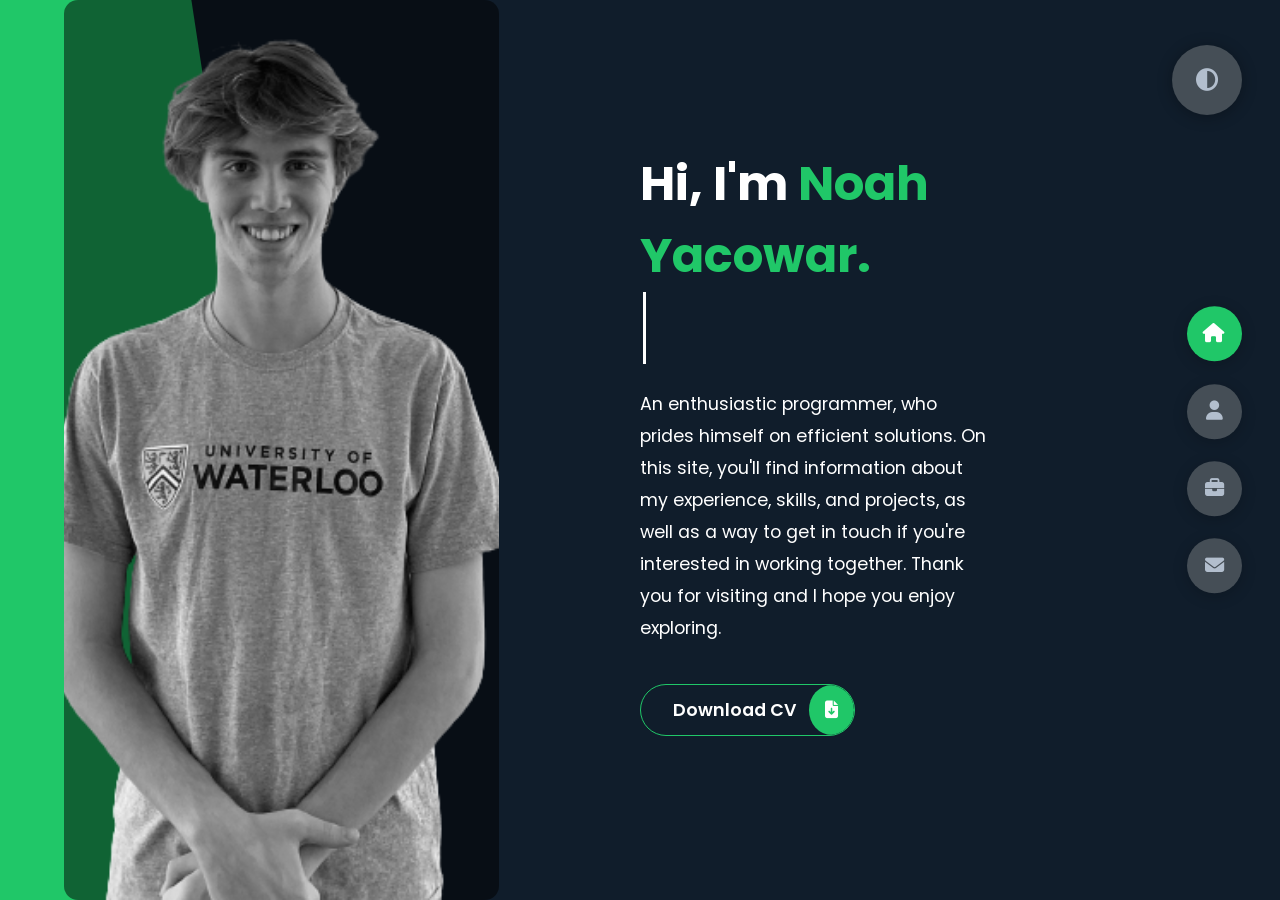
==== index.html @ f238f98e "Minor change" ====
<!DOCTYPE html>
<html lang="en">
<head>
    <meta charset="UTF-8">
    <meta http-equiv="X-UA-Compatible" content="IE=edge">
    <meta name="viewport" content="width=device-width, initial-scale=1.0">
    <title>NoahYacowar</title>
    
    <link rel="shortcut icon" type="image/png" href="img/favicon1.png?">

    <link rel="stylesheet" href="styles/styles.css">
    <link rel="preconnect" href="https://fonts.googleapis.com">
    <link rel="preconnect" href="https://fonts.gstatic.com" crossorigin>
    <link rel="stylesheet" href="https://cdnjs.cloudflare.com/ajax/libs/font-awesome/6.2.1/css/all.min.css" integrity="sha512-MV7K8+y+gLIBoVD59lQIYicR65iaqukzvf/nwasF0nqhPay5w/9lJmVM2hMDcnK1OnMGCdVK+iQrJ7lzPJQd1w==" crossorigin="anonymous" referrerpolicy="no-referrer" />
    <link href="https://fonts.googleapis.com/css2?family=Poppins&display=swap" rel="stylesheet">
</head>
<body class="main-content">

    <header class="section sec1 header active" id="home">
        <div class="header-content">
            <div class="left-header">
                <div class="h-shape"></div>
                <div class="image">
                    <img src="img/hero.png" alt="">
                </div>
            </div>
            <div class="right-header">
                <h1 class="name">
                    Hi, I'm <span class="name-text">Noah Yacowar.</span></br>
                    <span class = "typed-text-prefix"></span><span class = "typed-text"></span><span class = "cursor">&nbsp;</span>
                </h1>
                <div class="intro">
                    <p>
                        An enthusiastic programmer, who prides himself on efficient solutions. On this site, you'll find information about my experience, skills, and projects, as well as a way to get in touch if you're interested in working together. Thank you for visiting and I hope you enjoy exploring.
                    </p>
                </div>
                <div class="btn-container">
                    <a href="Documents/NoahResume.pdf" class="main-btn" download>
                        <span class="btn-text">Download CV</span>
                        <span class="btn-icon"><i class="fa-solid fa-file-arrow-down"></i></span>
                    </a>
                </div>
            </div>
        </div>
    </header>
    <main>
        <section class="section sec2 about" id="about">
            <div class="main-title">
                <h2>About <span>me</span> <span class="bg-text">about me</span></h2>
            </div>
            <div class="about-container">
                <div class="left-about">
                    <h4>Information About me</h4>
                    <p>
                        As a software developer, I stay up to date with current technology and coding trends, and am driven by a passion to build better applications that are adaptable to new environments. My love for creative programming, game development, and AI fuels my desire to constantly push my skill boundries. I take great pride in my ability to craft innovative solutions that are not only technically sound but also visually stunning. My passion for the field is evident in every line of code I write and every project I undertake. 
                    </p>
                    <div class="btn-container">
                        <a href="Documents/NoahResume.pdf" class="main-btn" download>
                            <span class="btn-text">Download CV</span>
                            <span class="btn-icon"><i class="fa-solid fa-file-arrow-down"></i></span>
                        </a>
                    </div>
                </div>
                    
                <div class="right-about">
                    <div class="about-item">
                        <div class="abt-text">
                            <p class="large-text">4 Years</p>
                            <p class="small-text">Coding <br \> Experience</p>
                        </div>
                    </div>
                    <div class="about-item">
                        <div class="abt-text">
                            <p class="large-text">Engineering Student</p>
                            <p class="small-text">Mechatronics at Waterloo</p>
                        </div>
                    </div>
                    <div class="about-item">
                        <div class="abt-text">
                            <p class="large-text">High Interest</p>
                            <p class="small-text">In Robotics, Game Dev, R&D...</p>
                        </div>
                    </div>
                    <div class="about-item">
                        <div class="abt-text">
                            <p class="large-text">96%</p>
                            <p class="small-text">in college level C++ programming</p>
                        </div>
                    </div>
                </div>
            </div>
            <div class="about-stats">
                <h4 class="stat-title">My Skills</h4>
                <div class="progress-bars">
                    <div class="progress-bar">
                        <p class="prog-title">Python</p>
                        <div class="progress-container">
                            <p class="prog text">90%</p>
                            <div class="progress">
                                <span class="python"></span>
                            </div>
                        </div>
                    </div>
                    <div class="progress-bar">
                        <p class="prog-title">C#</p>
                        <div class="progress-container">
                            <p class="prog text">90%</p>
                            <div class="progress">
                                <span class="csharp"></span>
                            </div>
                        </div>
                    </div>
                    <div class="progress-bar">
                        <p class="prog-title">C++</p>
                        <div class="progress-container">
                            <p class="prog text">90%</p>
                            <div class="progress">
                                <span class="cplusplus"></span>
                            </div>
                        </div>
                    </div>
                    
                    <div class="progress-bar">
                        <p class="prog-title">html5</p>
                        <div class="progress-container">
                            <p class="prog text">90%</p>
                            <div class="progress">
                                <span class="html"></span>
                            </div>
                        </div>
                    </div>
                    <div class="progress-bar">
                        <p class="prog-title">C</p>
                        <div class="progress-container">
                            <p class="prog text">80%</p>
                            <div class="progress">
                                <span class="c"></span>
                            </div>
                        </div>
                    </div>

                    <div class="progress-bar">
                        <p class="prog-title">Java</p>
                        <div class="progress-container">
                            <p class="prog text">80%</p>
                            <div class="progress">
                                <span class="java"></span>
                            </div>
                        </div>
                    </div>

                    <div class="progress-bar">
                        <p class="prog-title">CSS</p>
                        <div class="progress-container">
                            <p class="prog text">70%</p>
                            <div class="progress">
                                <span class="css"></span>
                            </div>
                        </div>
                    </div>
                    <div class="progress-bar">
                        <p class="prog-title">JavaScipt</p>
                        <div class="progress-container">
                            <p class="prog text">70%</p>
                            <div class="progress">
                                <span class="javascript"></span>
                            </div>
                        </div>
                    </div>
                </div>
            </div>
            <h4 class="stat-title">My Timeline</h4>
            <div class="timeline">
                <div class="timeline-item">
                    <div class="tl-icon">
                        <i class="fa-solid fa-business-time"></i>
                    </div>
                    <p class="tl-duration">January 2024 - April 2024</p>
                    <h5>System QA<span> - Virtek Vision International Inc.</span></h5>
                    <p>
                        Built the test automation infrastructure for the company's software in a small development team from scratch.
                    </p>
                </div>
                <div class="timeline-item">
                    <div class="tl-icon">
                        <i class="fa-solid fa-business-time"></i>
                    </div>
                    <p class="tl-duration">September 2023 - December 2023</p>
                    <h5>Electrical Team Member<span> - Waterloo Rocketry</span></h5>
                    <p>
                        Beggining my journey as a member of the University of Waterloo's electrical team, working on PCB architectures. 
                    </p>
                </div>
                <div class="timeline-item">
                    <div class="tl-icon">
                        <i class="fa-solid fa-business-time"></i>
                    </div>
                    <p class="tl-duration">July 2023 - December 2023</p>
                    <h5>Computer Vision Team Member<span> - Waterloo Aerial Robotics Group</span></h5>
                    <p>
                        Work on various computer vision aspects of a drone currently being developed for future competitions.
                    </p>
                </div>
                <div class="timeline-item">
                    <div class="tl-icon">
                        <i class="fa-solid fa-business-time"></i>
                    </div>
                    <p class="tl-duration">May 2023 - August 2023</p>
                    <h5>Video Game Developer<span> - Defence Research Development Canada</span></h5>
                    <p>
                        Developed a VR test-bed environment in Unity for the purpose of research of soldiers' interactions with HUD elements.
                    </p>
                </div>
                <div class="timeline-item">
                    <div class="tl-icon">
                        <i class="fa-solid fa-business-time"></i>
                    </div>
                    <p class="tl-duration">June 2022 - August 2022</p>
                    <h5>Equestrian Instructor<span> - Well Dressed Equestrian</span></h5>
                    <p>
                        Watched over young children, giving them horse-riding lessons. Also responsible for horses.
                    </p>
                </div>
                <div class="timeline-item">
                    <div class="tl-icon">
                        <i class="fa-solid fa-business-time"></i>
                    </div>
                    <p class="tl-duration">April 2020 - June 2022</p>
                    <h5>Leading Member of CS club<span> - Personal venture</span></h5>
                    <p>
                        Led a group that averaged 7 students and two other instructors; from the basics of programming in object oriented, to data sorting and game development. 
                    </p>
                </div>
            </div>
        </section>
        <section class="section sec3 portfolio" id="portfolio">
            <div class="main-title">
                <h2>My <span>portfolio</span> <span class="bg-text">my portfolio</span></h2>
            </div>
            <div class="portfolios">
                <div class="portfolio-item">
                    <div class="image">
                        <img src="img/port4.jpg" alt="">
                    </div>
                    <div class="hover-items">
                        <h3>Project Source</h3>
                        <div class="icons">
                            <a href="https://github.com/noah-yacowar/Multiplayer-Horror-Game" target = "_blank" class = "icon">
                                <i class="fa-brands fa-github"></i>
                            </a>
                        </div>
                    </div>
                </div>
                <div class="portfolio-item">
                    <div class="image">
                        <img src="img/port3.jpg" alt="">
                    </div>
                    <div class="hover-items">
                        <h3>Project Source</h3>
                        <div class="icons">
                            <a href="https://github.com/noah-yacowar/Pong-AI/tree/main" target = "_blank" class = "icon">
                                <i class="fa-brands fa-github"></i>
                            </a>
                        </div>
                    </div>
                </div>
                <div class="portfolio-item">
                    <div class="image">
                        <img src="img/port2.JPG" alt="">
                    </div>
                    <div class="hover-items">
                        <h3>Project Source</h3>
                        <div class="icons">
                            <a href="https://github.com/noah-yacowar/Guitar-Playing-Robot" target = "_blank" class = "icon">
                                <i class="fa-brands fa-github"></i>
                            </a>
                        </div>
                    </div>
                </div>
                <div class="portfolio-item">
                    <div class="image">
                        <img src="img/port1.PNG" alt="">
                    </div>
                    <div class="hover-items">
                        <h3>Project Source</h3>
                        <div class="icons">
                            <a href="https://github.com/noah-yacowar/Unity-HorrorFPS" target = "_blank" class = "icon">
                                <i class="fa-brands fa-github"></i>
                            </a>
                        </div>
                    </div>
                </div>
            </div>
        </section>
        <section class="section sec5 contact" id="contact">
            <div class="contact-container">
                <div class="main-title">
                    <h2>Contact <span>Me</span> <span class="bg-text">Contact Me</span></h2>
                </div>
                <div class="contact-content-container">
                    <div class="left-contact">
                        <h4>Contact me here</h4>
                        <p>
                            Thank you for taking the time to visit my website and learn more about my work skills and experience. Reach out if you're looking for a software developer, or have questions regarding my skills. Thank you for your interest, and I look forward to hearing from you!
                        </p>
                        <div class="contact-info">
                            <div class="contact-item">
                                <div class="icon">
                                    <i class="fa-solid fa-location-arrow"></i>
                                    Location:
                                </div>
                                <p>
                                    Waterloo Ontario, Canada
                                </p>
                            </div>

                            <div class="contact-item">
                                <div class="icon">
                                    <i class="fa-solid fa-envelope"></i>
                                    <span>Email:</span>
                                </div>
                                <p>
                                    <span>noahyacowar@gmail.com</span>
                                </p>
                            </div>

                            <div class="contact-item">
                                <div class="icon">
                                    <i class="fa-solid fa-user-graduate"></i>
                                    <span>Education:</span>
                                </div>
                                <p> 
                                    <span>University of Waterloo, Waterloo</span>
                                </p>
                            </div>

                            <div class="contact-item">
                                <div class="icon">
                                    <i class="fa-solid fa-mobile-screen-button"></i>
                                    <span>Mobile Number:</span>
                                </div>
                                <p>
                                    <span>+1 (647)-870-6663</span>
                                </p>
                            </div> 
                        </div>
                        <div class="contact-icons">
                            <div class="contact-icon">
                                <a href="" target = "_blank">
                                    <i class="fa-brands fa-linkedin"></i>
                                </a>
                                <a href="" target = "_blank">
                                    <i class="fa-brands fa-github"></i>
                                </a>
                            </div>
                        </div>
                    </div>
                    <div class="right-contact">
                        <form id="GFG" method="POST" action="https://formsubmit.co/noahyacowar@gmail.com" enctype="multipart/form-data" class="contact-form">
                            <input type="hidden" name="_captcha" value="false">
                            <div class="input-control i-c-2">
                                <input type="text" name="name" required placeholder="YOUR NAME">
                                <input type="email" name="email" required placeholder="YOUR EMAIL">
                            </div>
                            <div class="input-control">
                                <input type="text" name="_subject" required placeholder="ENTER SUBJECT">
                            </div>
                            <div class="input-control">
                                <textarea name="message" id="" cols="15" rows="8" placeholder="Message Here..."></textarea>
                            </div>
                            <div class="submit-btn">
                                <a href="#" onclick="Submit()" class="main-btn">
                                    <span class="btn-text">Submit</span>
                                    <span class="btn-icon"><i class="fa-solid fa-paper-plane"></i></span>
                                </a>
                            </div>
                        </form>
                    </div>
                </div>
            </div>
        </section>
    </main>

    <div class="controls">
        <div class="control control-1 active-btn " data-id="home">
            <i class="fa-solid fa-house"></i>
        </div>
        <div class="control control-2 " data-id="about">
            <i class="fa-solid fa-user"></i>
        </div>
        <div class="control control-3 " data-id="portfolio">
            <i class="fa-solid fa-briefcase"></i>
        </div>
        <div class="control control-5 " data-id="contact">
            <i class="fa-solid fa-envelope"></i>
        </div>
    </div>

    <div class="theme-btn">
        <i class="fa-solid fa-circle-half-stroke"></i>
    </div>

    <script src="app.js"></script>
</body>
</html>
---- styles/styles.css ----
* {
  margin: 0;
  padding: 0;
  box-sizing: border-box;
  list-style: none;
}

:root {
  --color-primary: #101d2b;
  --color-secondary: #20c768;
  --color-white: #FFFFFF;
  --color-black: #000;
  --color-grey0: #f8f8f8;
  --color-grey-1: #dbe1e8;
  --color-grey-2: #b2becd;
  --color-grey-3: #6c7983;
  --color-grey-4: #454e56;
  --color-grey-5: #2a2e35;
  --color-grey-6: #12181b;
  --br-sm-2: 14px;
  --box-shadow-1: 0 3px 15px rgba(0,0,0,.2);
}

.light-mode {
  --color-primary: #FFFFFF;
  --color-secondary: #f56692;
  --color-white: #454e56;
  --color-black: #000;
  --color-grey0: #f8f8f8;
  --color-grey-1: #6c7983;
  --color-grey-2: #6c7983;
  --color-grey-3: #6c7983;
  --color-grey-4: #454e56;
  --color-grey-5: #f8f8f8;
  --color-grey-6: #12181b;
}

body {
  background-color: var(--color-primary);
  font-family: "Poppins", sans-serif;
  font-size: 1.1rem;
  color: var(--color-white);
  transition: all 0.4s ease-in-out;
} 
a {
  display: inline-block;
  text-decoration: none;
  color: inherit;
  font-family: inherit;
}

header {
  min-height: 100vh;
  font-family: "Poppins", sans-serif;
  color: var(--color-white);
  overflow: hidden;
}

section {
  min-height: 100vh;
  width: 100%;
  position: absolute;
  left: 0;
  top: 0;
  padding: 3rem 18rem;
}

.section {
  transform: translateY(-100%) scale(0);
  transition: all 0.4s ease-in-out;
  background-color: var(--color-primary);
}

.sec1 {
  display: none;
  transform: translateY(0) scale(1);
}

.sec2 {
  display: none;
  transform: translateY(0) scale(1);
}

.sec3 {
  display: none;
  transform: translateY(0) scale(1);
}

.sec4 {
  display: none;
  transform: translateY(0) scale(1);
}

.sec5 {
  display: none;
  transform: translateY(0) scale(1);
}

.active {
  display: block;
  animation: scaleAnim 1s ease-in-out;
}
@keyframes scaleAnim {
  0% {
    transform: translateY(-100%) scaleY(0);
  }
  100% {
    transform: translateY(0) scaleY(1);
  }
}

.controls {
  position: fixed;
  z-index: 10;
  top: 50%;
  right: 3%;
  display: flex;
  flex-direction: column;
  align-items: center;
  justify-content: center;
  transform: translateY(-50%);
}
.controls .active-btn {
  background-color: var(--color-secondary) !important;
  transition: all 0.4s ease-in-out;
}
.controls .active-btn i {
  color: var(--color-white) !important;
}
.controls .control {
  padding: 1rem;
  cursor: pointer;
  background-color: var(--color-grey-4);
  width: 55px;
  height: 55px;
  border-radius: 50%;
  display: flex;
  justify-content: center;
  align-items: center;
  margin: 0.7rem 0;
  box-shadow: var(--box-shadow-1);
}
.controls .control i {
  font-size: 1.2rem;
  color: var(--color-grey-2);
  pointer-events: none;
}

.theme-btn {
  top: 5%;
  right: 3%;
  width: 70px;
  height: 70px;
  border-radius: 50%;
  background-color: var(--color-grey-4);
  cursor: pointer;
  position: fixed;
  display: flex;
  justify-content: center;
  align-items: center;
  box-shadow: 0 2px 15px rgba(0, 0, 0, 0.3);
  transition: all 0.1s ease-in-out;
}
.theme-btn:active {
  transform: translateY(-3px);
}
.theme-btn i {
  font-size: 1.4rem;
  color: var(--color-grey-2);
  pointer-events: none;
}

/*Header Content*/
.header-content {
  display: grid;
  grid-template-columns: repeat(2, 1fr);
  min-height: 100vh;
}
.header-content .left-header {
  display: flex;
  align-items: center;
  position: relative;
}
.header-content .left-header .h-shape {
  transition: all 0.4s ease-in-out;
  width: 65%;
  height: 100%;
  background-color: var(--color-secondary);
  position: absolute;
  left: 0;
  top: 0;
  z-index: -1;
  -webkit-clip-path: polygon(0 0, 46% 0, 79% 100%, 0% 100%);
          clip-path: polygon(0 0, 46% 0, 79% 100%, 0% 100%);
}
.header-content .left-header .image {
  border-radius: var(--br-sm-2);
  height: 100%;
  width: 68%;
  margin-left: 4rem;
  background-color: rgba(0, 0, 0, 0.5);
  transition: all 0.4s ease-in-out;
}
.header-content .left-header .image img {
  width: 100%;
  height: 100%;
  -o-object-fit: cover;
     object-fit: cover;
  transition: all 0.4s ease-in-out;
  filter: grayscale(100%);
}
.header-content .left-header .image img:hover {
  filter: grayscale(0);
}
.header-content .right-header {
  display: flex;
  flex-direction: column;
  justify-content: center;
  padding-right: 18rem;
}
.header-content .right-header .name {
  font-size: 3rem;
}
.header-content .right-header .name .typed-text {
  color: var(--color-secondary);
}
.header-content .right-header .name .name-text {
  color: var(--color-secondary);
}
.header-content .right-header .name .cursor {
  display: inline-block;
  width: 3px;
  background-color: var(--color-white);
  margin-left: 0.2rem;
  animation: blink 1s infinite;
}
.header-content .right-header .name .cursor.typing {
  animation: none;
}
.header-content .right-header p {
  margin: 1.5rem 0;
  line-height: 2rem;
}

@keyframes blink {
  49% {
    background-color: var(--color-white);
  }
  50% {
    background-color: transparent;
  }
  99% {
    background-color: transparent;
  }
}
/*About*/
.about-container {
  display: grid;
  grid-template-columns: repeat(2, 1fr);
  padding-top: 3.5rem;
  padding-bottom: 5rem;
}
.about-container .right-about {
  display: grid;
  grid-template-columns: repeat(2, 1fr);
  grid-gap: 2rem;
}
.about-container .right-about .about-item {
  border: 1px solid var(--color-grey-5);
  border-radius: 5px;
  transition: all 0.4s ease-in-out;
  box-shadow: 1px 2px 15px rgba(0, 0, 0, 0.1);
}
.about-container .right-about .about-item:hover {
  cursor: default;
  transform: translateY(-5px);
  border: 1px solid var(--color-secondary);
  box-shadow: 1px 4px 15px rgba(0, 0, 0, 0.32);
}
.about-container .right-about .about-item .abt-text {
  padding: 1.5rem;
  display: flex;
  flex-direction: column;
}
.about-container .right-about .about-item .abt-text .large-text {
  font-size: 3rem;
  font-weight: 700;
  color: var(--color-secondary);
}
.about-container .right-about .about-item .abt-text .small-text {
  padding-left: 3rem;
  position: relative;
  text-transform: uppercase;
  font-size: 1.2rem;
  color: var(--color-grey-1);
  letter-spacing: 2px;
}
.about-container .right-about .about-item .abt-text .small-text::before {
  content: "";
  position: absolute;
  left: 0;
  top: 15px;
  width: 2rem;
  height: 2px;
  background-color: var(--color-grey-5);
}
.about-container .left-about {
  padding-right: 5rem;
}
.about-container .left-about p {
  line-height: 2rem;
  padding-top: 1rem;
  color: var(--color-grey-1);
}
.about-container .left-about h4 {
  font-size: 2rem;
  text-transform: uppercase;
}

.about-stats {
  padding-bottom: 4rem;
}
.about-stats .progress-bars {
  display: grid;
  grid-template-columns: repeat(2, 1fr);
  grid-gap: 2rem;
}
.about-stats .progress-bars .progress-bar {
  display: flex;
  flex-direction: column;
}
.about-stats .progress-bars .progress-bar .prog-title {
  text-transform: uppercase;
  font-weight: 500;
}
.about-stats .progress-bars .progress-bar .progress-container {
  display: flex;
  align-items: center;
}
.about-stats .progress-bars .progress-bar .progress-container .prog-text {
  color: var(--color-grey-2);
}
.about-stats .progress-bars .progress-bar .progress-container .progress {
  width: 100%;
  height: 0.45rem;
  background-color: var(--color-grey-4);
  margin-left: 1rem;
  position: relative;
}
.about-stats .progress-bars .progress-bar .progress-container .progress span {
  position: absolute;
  top: 0;
  left: 0;
  height: 100%;
  background-color: var(--color-secondary);
  transition: all 0.4s ease-in-out;
  width: 60%;
}
.about-stats .progress-bars .progress-bar .progress-container .progress .html {
  width: 90%;
}
.about-stats .progress-bars .progress-bar .progress-container .progress .python {
  width: 90%;
}
.about-stats .progress-bars .progress-bar .progress-container .progress .csharp {
  width: 90%;
}
.about-stats .progress-bars .progress-bar .progress-container .progress .cplusplus {
  width: 90%;
}
.about-stats .progress-bars .progress-bar .progress-container .progress .css {
  width: 70%;
}
.about-stats .progress-bars .progress-bar .progress-container .progress .javascript {
  width: 70%;
}
.about-stats .progress-bars .progress-bar .progress-container .progress .java {
  width: 80%;
}
.about-stats .progress-bars .progress-bar .progress-container .progress .c {
  width: 80%;
}

.stat-title {
  text-transform: uppercase;
  font-size: 1.4rem;
  text-align: center;
  padding: 3.5rem 0;
  position: relative;
}
.stat-title::before {
  content: "";
  position: absolute;
  left: 50%;
  top: 0;
  width: 40%;
  height: 1px;
  background-color: var(--color-grey-5);
  transform: translateX(-50%);
}

/*Timeline*/
.timeline {
  display: grid;
  grid-template-columns: repeat(2, 1fr);
  grid-gap: 2rem;
  padding-bottom: 3rem;
}
.timeline .timeline-item {
  position: relative;
  padding-left: 3rem;
  border-left: 1px solid var(--color-grey-5);
}
.timeline .timeline-item .tl-icon {
  position: absolute;
  left: -27px;
  top: 0;
  background-color: var(--color-secondary);
  width: 50px;
  height: 50px;
  border-radius: 50%;
  display: flex;
  align-items: center;
  justify-content: center;
}
.timeline .timeline-item .tl-icon i {
  font-size: 1.3rem;
}
.timeline .timeline-item .tl-duration {
  padding: 0.2rem 0.6rem;
  background-color: var(--color-grey-5);
  border-radius: 15px;
  display: inline-block;
  font-size: 0.8rem;
  text-transform: uppercase;
  font-weight: 500;
}
.timeline .timeline-item h5 {
  padding: 1rem 0;
  text-transform: uppercase;
  font-size: 1.3rem;
  font-weight: 600;
}
.timeline .timeline-item h5 span {
  color: var(--color-grey-2);
  font-weight: 500;
  font-size: 1.2rem;
}
.timeline .timeline-item p {
  color: var(--color-grey-2);
}

.port-text {
  padding: 2rem 0;
  text-align: center;
}

.portfolios {
  display: grid;
  grid-template-columns: repeat(2, 1fr);
  grid-gap: 2rem;
  margin-top: 3rem;
}
.portfolios .portfolio-item {
  position: relative;
}
.portfolios .portfolio-item img {
  width: 100%;
  height: 300px;
  -o-object-fit: cover;
     object-fit: cover;
  border-radius: 15px;
}
.portfolios .portfolio-item .hover-items {
  width: 100%;
  height: 100%;
  background-color: var(--color-secondary);
  position: absolute;
  left: 0;
  top: 0;
  border-radius: 15px;
  display: flex;
  justify-content: center;
  align-items: center;
  flex-direction: column;
  opacity: 0;
  transform: scale(0);
  transition: all 0.4s ease-in-out;
}
.portfolios .portfolio-item .hover-items h3 {
  font-size: 1.5rem;
  color: var(--color-white);
  margin-bottom: 1.5rem;
}
.portfolios .portfolio-item .hover-items .icons {
  display: flex;
  justify-content: center;
  align-items: center;
}
.portfolios .portfolio-item .hover-items .icons .icon {
  background-color: var(--color-primary);
  border-radius: 50%;
  width: 50px;
  height: 50px;
  display: flex;
  justify-content: center;
  align-items: center;
  margin: 0 1rem;
  cursor: pointer;
  transition: all 0.4s ease-in-out;
}
.portfolios .portfolio-item .hover-items .icons .icon i {
  font-size: 1.5rem;
  color: var(--color-white);
  margin: 0 1rem;
}
.portfolios .portfolio-item .hover-items .icons .icon:hover {
  background-color: var(--color-white);
}
.portfolios .portfolio-item .hover-items .icons .icon:hover i {
  color: var(--color-primary);
}

.portfolio-item:hover .hover-items {
  opacity: 1;
  transform: scale(1);
}

.contact-content-container {
  display: flex;
  padding-top: 3.5rem;
}
.contact-content-container .left-contact {
  flex: 2;
}
.contact-content-container .left-contact h4 {
  margin-top: 1rem;
  font-size: 2rem;
  text-transform: uppercase;
}
.contact-content-container .left-contact p {
  margin: 1rem 0;
  line-height: 2rem;
}
.contact-content-container .left-contact .contact-info .contact-item {
  display: flex;
  align-items: center;
  justify-content: space-between;
}
.contact-content-container .left-contact .contact-info .contact-item p {
  margin: 0.3rem 0 !important;
  padding: 0 !important;
}
.contact-content-container .left-contact .contact-info .contact-item .icon {
  display: grid;
  grid-template-columns: 40px 1fr;
}
.contact-content-container .left-contact .contact-info .contact-item .icon i {
  display: flex;
  align-items: center;
  font-size: 1.3rem;
}
.contact-content-container .left-contact .contact-icon {
  display: flex;
  margin-top: 2rem;
}
.contact-content-container .left-contact .contact-icon a {
  display: flex;
  align-items: center;
  color: var(--color-white);
  background-color: var(--color-grey-5);
  cursor: pointer;
  justify-content: center;
  width: 50px;
  height: 50px;
  border-radius: 50%;
  margin: 0 0.4rem;
  transition: all 0.4s ease-in-out;
}
.contact-content-container .left-contact .contact-icon a:hover {
  background-color: var(--color-secondary);
}
.contact-content-container .left-contact .contact-icon a:hover i {
  color: var(--color-primary);
}
.contact-content-container .left-contact .contact-icon a i {
  display: flex;
  align-items: center;
  justify-content: center;
  font-size: 1.3rem;
}
.contact-content-container .right-contact {
  flex: 3;
  margin-left: 3rem;
}
.contact-content-container .right-contact .input-control {
  margin: 1.5rem 0;
}
.contact-content-container .right-contact .input-control input, .contact-content-container .right-contact .input-control textarea {
  border-radius: 30px;
  font-weight: inherit;
  font-size: inherit;
  font-family: inherit;
  padding: 0.8rem 1.1rem;
  outline: none;
  border: none;
  background-color: var(--color-grey-5);
  width: 100%;
  color: var(--color-white);
  resize: none;
}
.contact-content-container .right-contact .i-c-2 {
  display: flex;
}
.contact-content-container .right-contact .i-c-2 :last-child {
  margin-left: 1.5rem;
}
.contact-content-container .right-contact .submit-btn {
  display: flex;
  justify-content: flex-start;
}

/*Independant Components*/
.btn-container {
  display: flex;
  align-self: flex-start;
}

.main-btn {
  margin-top: 1rem;
  margin-bottom: 1rem;
  border-radius: 30px;
  color: inherit;
  font-weight: 600;
  position: relative;
  border: 1px solid var(--color-secondary);
  display: flex;
  align-self: flex-start;
  display: flex;
  align-items: center;
  overflow: hidden;
}
.main-btn .btn-text {
  margin-right: -20px;
  padding: 0 2rem;
}
.main-btn .btn-icon {
  background-color: var(--color-secondary);
  display: flex;
  align-items: center;
  justify-content: center;
  border-radius: 50%;
  padding: 1rem;
}
.main-btn::before {
  content: "";
  position: absolute;
  top: 0;
  right: 0;
  transform: translateX(100%);
  transition: all 0.4s ease-out;
  z-index: -1;
}
.main-btn:hover::before {
  width: 100%;
  height: 100%;
  background-color: var(--color-secondary);
  transform: translateX(0);
}

.main-title {
  text-align: center;
}
.main-title h2 {
  position: relative;
  text-transform: uppercase;
  font-size: 4rem;
  font-weight: 700;
}
.main-title h2 span {
  color: var(--color-secondary);
}
.main-title h2 .bg-text {
  box-sizing: border-box;
  margin-right: -3000px;
  position: absolute;
  top: 50%;
  left: 50%;
  color: var(--color-grey-5);
  transition: all 0.4s ease-in-out;
  z-index: -1;
  transform: translate(-50%, -50%);
  font-weight: 800;
  font-size: 6.3rem;
}

@media screen and (max-width: 1700px) {
  header {
    padding: 0 !important;
  }
  .section {
    padding: 7rem 11rem;
  }
  .contact-content-container {
    flex-direction: column;
  }
  .contact-content-container .right-contact {
    margin-left: 0;
    margin-top: 2.5rem;
  }
  .contact-content-container .right-contact .i-c-2 {
    flex-direction: column;
  }
  .contact-content-container .right-contact .i-c-2 :last-child {
    margin-left: 0;
    margin-top: 1.5rem;
  }
}
@media screen and (max-width: 1070px) {
  .about-container {
    grid-template-columns: 1fr;
  }
  .about-container .right-about {
    padding-top: 2.5rem;
  }
  .portfolios {
    grid-template-columns: 1fr 1fr;
  }
  .main-title h2 {
    font-size: 4rem;
  }
  .main-title h2 span {
    font-size: 4rem;
  }
  .main-title h2 .bg-text {
    font-size: 4.5rem;
  }
}
@media screen and (max-width: 970px) {
  .section {
    padding: 5rem 2rem !important;
  }
  header {
    padding: 0;
  }
  header .right-header {
    padding: 0 !important;
  }
  .theme-btn {
    width: 50px;
    height: 50px;
  }
  .header-content {
    grid-template-columns: 1fr;
    padding-bottom: 6rem;
  }
  .left-header .h-shape {
    display: none;
  }
  .right-header {
    grid-row: 1;
    width: 90%;
    margin: 0 auto;
  }
  .right-header .name {
    font-size: 2.5rem !important;
  }
  .header-content .left-header .image {
    margin: 0 auto;
    width: 90%;
  }
  .controls {
    top: auto;
    bottom: 0;
    flex-direction: row;
    justify-content: center;
    left: 50%;
    transform: translateX(-50%);
    width: 100%;
    background-color: var(--color-grey-5);
  }
  .controls .control {
    margin: 0.6rem 1rem;
  }
}
@media screen and (max-width: 740px) {
  .intro {
    text-align: center;
  }
  .section {
    padding: 7rem 2rem !important;
  }
  .about-container {
    padding-left: 0 !important;
    grid-template-columns: 1fr;
  }
  .about-container .right-about {
    grid-template-columns: repeat(1, 1fr);
    padding-top: 2.5rem !important;
  }
  .about-container .right-about .about-item .abt-text .large-text {
    text-align: center;
  }
  .about-container .right-about .about-stats .progress-bars {
    grid-template-columns: 1fr;
  }
  .about-container .left-about {
    padding-right: 0;
    text-align: center;
  }
  .about-container .left-about p {
    padding-left: 0rem !important;
  }
  .timeline {
    grid-template-columns: 1fr;
    padding-bottom: 6rem;
  }
  .section {
    padding: 2rem 2.5rem;
  }
  .main-title h2 {
    font-size: 2rem;
  }
  .main-title h2 span {
    font-size: 2.5rem;
  }
  .main-title h2 .bg-text {
    font-size: 3rem;
  }
  .btn-container {
    display: flex;
    justify-content: center;
    align-self: center;
  }
  .portfolios {
    display: grid;
    grid-template-columns: 1fr !important;
    grid-gap: 2rem;
    margin-top: 1.5rem;
  }
  .main-title {
    padding-bottom: 4rem !important;
  }
  .main-title h2 {
    font-size: 3rem;
  }
  .main-title h2 span {
    font-size: 3rem;
  }
  .main-title h2 .bg-text {
    font-size: 4rem;
  }
}
@media screen and (max-width: 520px) {
  .section {
    padding: 3rem 0 !important;
    padding-bottom: 5rem !important;
  }
  .timeline .timeline-item {
    padding-left: 0;
  }
  .timeline .timeline-item .tl-icon {
    display: none;
  }
}
@media screen and (max-width: 510px) {
  .contact-item {
    display: grid !important;
    grid-template-columns: repeat(1, 1fr);
  }
  .contact-item .icon {
    margin: auto;
  }
  .contact-item p {
    text-align: center;
  }
  .contact-content-container {
    padding-top: 0;
  }
  .contact-content-container h4 {
    text-align: center;
  }
  .contact-content-container p {
    text-align: center;
  }
  .contact-content-container .contact-icon {
    justify-content: center;
    align-self: center;
  }
}/*# sourceMappingURL=styles.css.map */
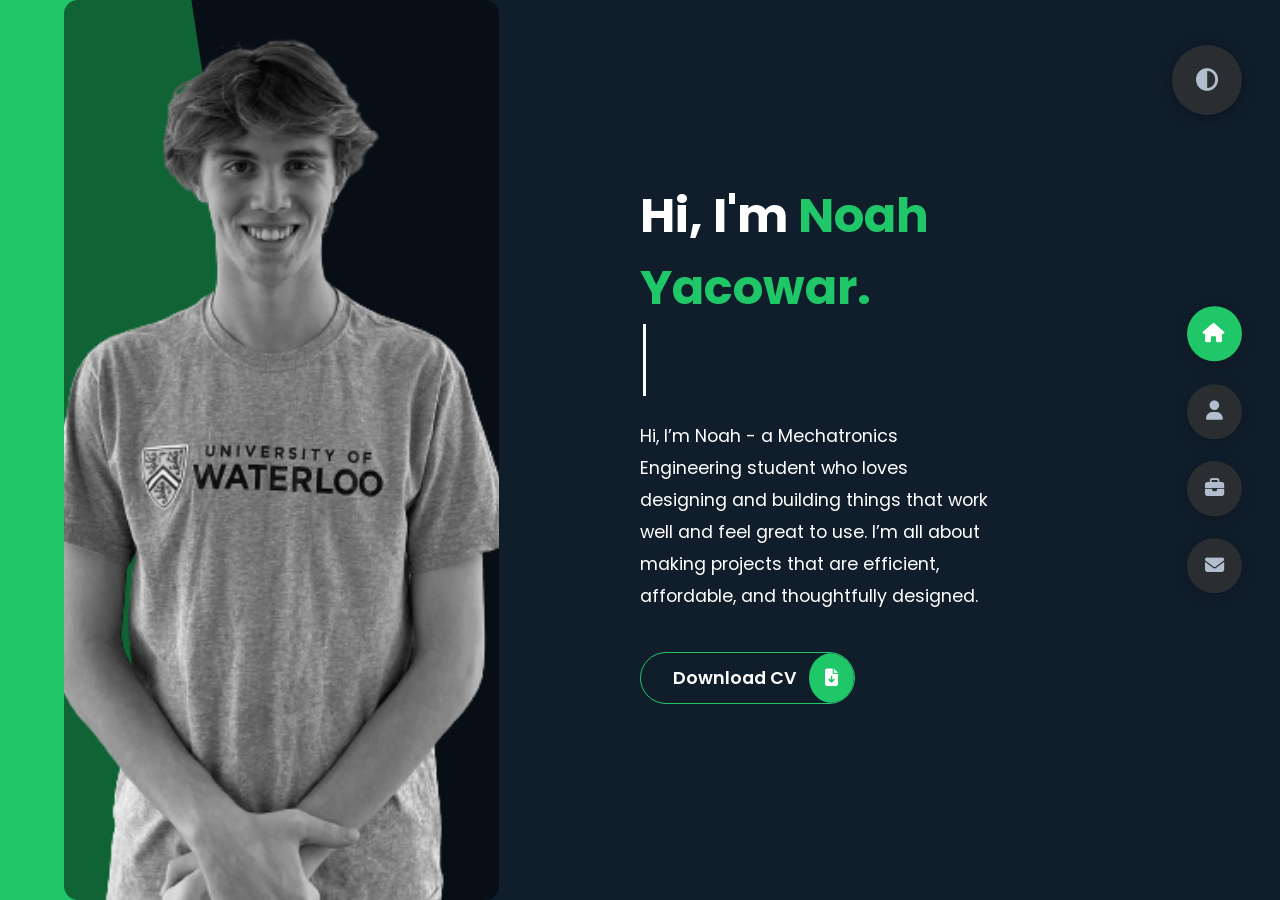
==== commit 23f91958: "Massive overhaul" ====
--- a/index.html
+++ b/index.html
@@ -31,7 +31,7 @@
                 </h1>
                 <div class="intro">
                     <p>
-                        An enthusiastic programmer, who prides himself on efficient solutions. On this site, you'll find information about my experience, skills, and projects, as well as a way to get in touch if you're interested in working together. Thank you for visiting and I hope you enjoy exploring.
+                        Hi, I’m Noah - a Mechatronics Engineering student who loves designing and building things that work well and feel great to use. I’m all about making projects that are efficient, affordable, and thoughtfully designed.
                     </p>
                 </div>
                 <div class="btn-container">
@@ -52,7 +52,7 @@
                 <div class="left-about">
                     <h4>Information About me</h4>
                     <p>
-                        As a software developer, I stay up to date with current technology and coding trends, and am driven by a passion to build better applications that are adaptable to new environments. My love for creative programming, game development, and AI fuels my desire to constantly push my skill boundries. I take great pride in my ability to craft innovative solutions that are not only technically sound but also visually stunning. My passion for the field is evident in every line of code I write and every project I undertake. 
+                        For me, engineering is as much about design as it is about function. I enjoy creating projects that balance technical problem-solving with a clean, simple experience. Whether I’m coding, prototyping hardware, or sketching ideas, I focus on keeping things intuitive, efficient, and accessible.
                     </p>
                     <div class="btn-container">
                         <a href="Documents/NoahResume.pdf" class="main-btn" download>
@@ -65,7 +65,7 @@
                 <div class="right-about">
                     <div class="about-item">
                         <div class="abt-text">
-                            <p class="large-text">4 Years</p>
+                            <p class="large-text">5 Years</p>
                             <p class="small-text">Coding <br \> Experience</p>
                         </div>
                     </div>
@@ -237,148 +237,281 @@
             <div class="main-title">
                 <h2>My <span>portfolio</span> <span class="bg-text">my portfolio</span></h2>
             </div>
-            <div class="portfolios">
-                <div class="portfolio-item">
-                    <div class="image">
-                        <img src="img/port4.jpg" alt="">
-                    </div>
-                    <div class="hover-items">
-                        <h3>Project Source</h3>
-                        <div class="icons">
-                            <a href="https://github.com/noah-yacowar/Multiplayer-Horror-Game" target = "_blank" class = "icon">
-                                <i class="fa-brands fa-github"></i>
-                            </a>
-                        </div>
-                    </div>
-                </div>
-                <div class="portfolio-item">
-                    <div class="image">
-                        <img src="img/port3.jpg" alt="">
-                    </div>
-                    <div class="hover-items">
-                        <h3>Project Source</h3>
-                        <div class="icons">
-                            <a href="https://github.com/noah-yacowar/Pong-AI/tree/main" target = "_blank" class = "icon">
-                                <i class="fa-brands fa-github"></i>
-                            </a>
-                        </div>
-                    </div>
-                </div>
-                <div class="portfolio-item">
-                    <div class="image">
-                        <img src="img/port2.JPG" alt="">
-                    </div>
-                    <div class="hover-items">
-                        <h3>Project Source</h3>
-                        <div class="icons">
-                            <a href="https://github.com/noah-yacowar/Guitar-Playing-Robot" target = "_blank" class = "icon">
-                                <i class="fa-brands fa-github"></i>
-                            </a>
-                        </div>
-                    </div>
-                </div>
-                <div class="portfolio-item">
-                    <div class="image">
-                        <img src="img/port1.PNG" alt="">
-                    </div>
-                    <div class="hover-items">
-                        <h3>Project Source</h3>
-                        <div class="icons">
-                            <a href="https://github.com/noah-yacowar/Unity-HorrorFPS" target = "_blank" class = "icon">
-                                <i class="fa-brands fa-github"></i>
-                            </a>
-                        </div>
-                    </div>
-                </div>
+            <!-- Project quick filter -->
+            <div class="project-toolbar">
+            <input id="project-filter" type="search" placeholder="Filter by keyword or tech (e.g., Unity, Python)" aria-label="Filter projects">
+            </div>
+
+            <div class="projects">
+            <!-- Project -->
+
+            <article class="project" data-tags="python imu motion-capture unity">
+            <a class="project-media" href="img/port5.png" target="_blank" aria-label="Open full image">
+                <img src="img/port5.png" alt="AI-MU Motion Capture screenshot or diagram">
+            </a>
+            <div class="project-body">
+                <h3 class="project-title">AI-MU Motion Capture</h3>
+                <p class="project-blurb">
+                Modular real-time motion capture using ESP8266-based IMU trackers and live visualization in Unity.
+                </p>
+
+                <details class="project-details">
+                <summary>Highlights</summary>
+                <ul class="project-highlights">
+                    <li>Custom ESP8266 + BNO080 IMU trackers streaming over Wi-Fi at 100 Hz</li>
+                    <li>Live skeleton visualization & sensor calibration</li>
+                    <li>Export tracking data to BVH or FBX for animation pipelines</li>
+                </ul>
+                </details>
+
+                <div class="project-meta">
+                <span class="tag">Python</span>
+                <span class="tag">IMU</span>
+                <span class="tag">Motion Capture</span>
+                <span class="tag">Unity</span>
+                </div>
+
+                <div class="project-links">
+                <a class="btn" href="https://github.com/noah-yacowar/AI-MU-Motion-Capture" target="_blank" rel="noopener">GitHub</a>
+                <!-- Optional: add a write-up or demo link -->
+                <!-- <a class="btn btn-ghost" href="/writeups/ai-mu-motion-capture.html">Case Study</a> -->
+                </div>
+            </div>
+            </article>
+
+
+            <article class="project" data-tags="unity csharp multiplayer netcode horror">
+            <a class="project-media" href="img/port4.png" target="_blank">
+                <img src="img/port4.png" alt="Multiplayer Horror Game screenshot">
+            </a>
+            <div class="project-body">
+                <h3 class="project-title">Multiplayer Horror Game</h3>
+                <p class="project-blurb">
+                Co-op horror prototype with matchmaking, VOIP, and networked props.
+                </p>
+
+                <details class="project-details">
+                <summary>Highlights</summary>
+                <ul class="project-highlights">
+                    <li>Server-authoritative item &amp; interaction system</li>
+                    <li>Proximity voice chat with triggers</li>
+                    <li>Lobby, session browser, and player sync</li>
+                </ul>
+                </details>
+
+                <div class="project-meta">
+                <span class="tag">Unity</span>
+                <span class="tag">C#</span>
+                <span class="tag">Netcode</span>
+                <span class="tag">Multiplayer</span>
+                </div>
+
+                <div class="project-links">
+                <a class="btn" href="https://github.com/noah-yacowar/Multiplayer-Horror-Game" target="_blank" rel="noopener">GitHub</a>
+                <!-- Optional: add a devlog/case study link later
+                <a class="btn btn-ghost" href="/writeups/multiplayer-horror.html">Case Study</a> -->
+                </div>
+            </div>
+            </article>
+
+
+
+
+            <article class="project" data-tags="python reinforcement-learning vision">
+                <a class="project-media" href="img/port3.jpg" target="_blank"><img src="img/port3.jpg" alt="Pong AI screenshot"></a>
+                <div class="project-body">
+                    <h3 class="project-title">Pong AI</h3>
+                    <p class="project-blurb">Classic RL agent that learns to dominate Pong.</p>
+                    <details class="project-details">
+                        <summary>Highlights</summary>
+                        <ul class="project-highlights">
+                        <li>Reward shaping & exploration tuning</li>
+                        <li>Evaluation dashboards</li>
+                        </ul>
+                    </details>
+                    <div class="project-meta">
+                        <span class="tag">Python</span><span class="tag">RL</span>
+                    </div>
+                    <div class="project-links">
+                        <a class="btn" href="https://github.com/noah-yacowar/Pong-AI/tree/main" target="_blank" rel="noopener">GitHub</a>
+                    </div>
+                </div>
+            </article>
+
+            <article class="project" data-tags="c++ robotics embedded mechanical">
+                <a class="project-media" href="img/port2.JPG" target="_blank"><img src="img/port2.JPG" alt="Guitar-playing robot photo"></a>
+                <div class="project-body">
+                <h3 class="project-title">Guitar-Playing Robot</h3>
+                <p class="project-blurb">Custom mechatronic strummer with real-time note control.</p>
+                <details class="project-details">
+                    <summary>Highlights</summary>
+                    <ul class="project-highlights">
+                    <li>Servo control & timing</li>
+                    <li>Note scheduling & debouncing</li>
+                    </ul>
+                </details>
+                <div class="project-meta">
+                    <span class="tag">C++</span><span class="tag">Robotics</span><span class="tag">Embedded</span>
+                </div>
+                <div class="project-links">
+                    <a class="btn" href="https://github.com/noah-yacowar/Guitar-Playing-Robot" target="_blank" rel="noopener">GitHub</a>
+                </div>
+                </div>
+            </article>
+
+            <article class="project" data-tags="unity csharp horror fps">
+            <a class="project-media" href="img/port1.PNG" target="_blank" aria-label="Open full image">
+                <img src="img/port1.PNG" alt="Unity Horror FPS screenshot">
+            </a>
+            <div class="project-body">
+                <h3 class="project-title">Unity Horror FPS</h3>
+                <p class="project-blurb">
+                First-person horror shooter prototype built in Unity—designed for tense atmosphere and responsive gameplay.
+                </p>
+
+                <details class="project-details">
+                <summary>Highlights</summary>
+                <ul class="project-highlights">
+                    <li>Procedural lighting & dynamic triggers</li>
+                    <li>Interactive HUD + environmental sound cues</li>
+                    <li>Smooth locomotion and horror pacing fine-tuning</li>
+                </ul>
+                </details>
+
+                <div class="project-meta">
+                <span class="tag">Unity</span>
+                <span class="tag">C#</span>
+                <span class="tag">Horror</span>
+                <span class="tag">FPS</span>
+                </div>
+
+                <div class="project-links">
+                <a class="btn" href="https://github.com/noah-yacowar/Unity-HorrorFPS" target="_blank" rel="noopener">GitHub</a>
+                <!-- Optional: future write-up link
+                <a class="btn btn-ghost" href="/writeups/unity-horrorfps.html">Case Study</a> -->
+                </div>
+            </div>
+            </article>
+
             </div>
         </section>
+
         <section class="section sec5 contact" id="contact">
             <div class="contact-container">
                 <div class="main-title">
-                    <h2>Contact <span>Me</span> <span class="bg-text">Contact Me</span></h2>
-                </div>
+                <h2>Contact <span>Me</span> <span class="bg-text">Contact Me</span></h2>
+                </div>
+
                 <div class="contact-content-container">
-                    <div class="left-contact">
-                        <h4>Contact me here</h4>
-                        <p>
-                            Thank you for taking the time to visit my website and learn more about my work skills and experience. Reach out if you're looking for a software developer, or have questions regarding my skills. Thank you for your interest, and I look forward to hearing from you!
-                        </p>
-                        <div class="contact-info">
-                            <div class="contact-item">
-                                <div class="icon">
-                                    <i class="fa-solid fa-location-arrow"></i>
-                                    Location:
-                                </div>
-                                <p>
-                                    Waterloo Ontario, Canada
-                                </p>
-                            </div>
-
-                            <div class="contact-item">
-                                <div class="icon">
-                                    <i class="fa-solid fa-envelope"></i>
-                                    <span>Email:</span>
-                                </div>
-                                <p>
-                                    <span>noahyacowar@gmail.com</span>
-                                </p>
-                            </div>
-
-                            <div class="contact-item">
-                                <div class="icon">
-                                    <i class="fa-solid fa-user-graduate"></i>
-                                    <span>Education:</span>
-                                </div>
-                                <p> 
-                                    <span>University of Waterloo, Waterloo</span>
-                                </p>
-                            </div>
-
-                            <div class="contact-item">
-                                <div class="icon">
-                                    <i class="fa-solid fa-mobile-screen-button"></i>
-                                    <span>Mobile Number:</span>
-                                </div>
-                                <p>
-                                    <span>+1 (647)-870-6663</span>
-                                </p>
-                            </div> 
-                        </div>
-                        <div class="contact-icons">
-                            <div class="contact-icon">
-                                <a href="" target = "_blank">
-                                    <i class="fa-brands fa-linkedin"></i>
-                                </a>
-                                <a href="" target = "_blank">
-                                    <i class="fa-brands fa-github"></i>
-                                </a>
-                            </div>
-                        </div>
-                    </div>
-                    <div class="right-contact">
-                        <form id="GFG" method="POST" action="https://formsubmit.co/noahyacowar@gmail.com" enctype="multipart/form-data" class="contact-form">
-                            <input type="hidden" name="_captcha" value="false">
-                            <div class="input-control i-c-2">
-                                <input type="text" name="name" required placeholder="YOUR NAME">
-                                <input type="email" name="email" required placeholder="YOUR EMAIL">
-                            </div>
-                            <div class="input-control">
-                                <input type="text" name="_subject" required placeholder="ENTER SUBJECT">
-                            </div>
-                            <div class="input-control">
-                                <textarea name="message" id="" cols="15" rows="8" placeholder="Message Here..."></textarea>
-                            </div>
-                            <div class="submit-btn">
-                                <a href="#" onclick="Submit()" class="main-btn">
-                                    <span class="btn-text">Submit</span>
-                                    <span class="btn-icon"><i class="fa-solid fa-paper-plane"></i></span>
-                                </a>
-                            </div>
-                        </form>
-                    </div>
-                </div>
-            </div>
-        </section>
+                <!-- Left: Info + Social + Map -->
+                <aside class="left-contact card">
+                    <h4>Contact me here</h4>
+                    <p>
+                    Thanks for visiting! If you’re looking for a developer or just want to chat about a project, reach out below.
+                    </p>
+
+                    <ul class="contact-info">
+                    <li class="contact-item">
+                        <div class="icon"><i class="fa-solid fa-location-dot"></i></div>
+                        <div>
+                        <div class="label">Location</div>
+                        <div class="value">Waterloo, Ontario, Canada</div>
+                        </div>
+                    </li>
+
+                    <li class="contact-item">
+                        <div class="icon"><i class="fa-solid fa-envelope"></i></div>
+                        <div>
+                        <div class="label">Email</div>
+                        <div class="value"><a href="mailto:noahyacowar@gmail.com">noahyacowar@gmail.com</a></div>
+                        </div>
+                    </li>
+
+                    <li class="contact-item">
+                        <div class="icon"><i class="fa-solid fa-user-graduate"></i></div>
+                        <div>
+                        <div class="label">Education</div>
+                        <div class="value">University of Waterloo</div>
+                        </div>
+                    </li>
+
+                    <li class="contact-item">
+                        <div class="icon"><i class="fa-solid fa-mobile-screen-button"></i></div>
+                        <div>
+                        <div class="label">Mobile</div>
+                        <div class="value"><a href="tel:+16478706663">+1 (647) 870-6663</a></div>
+                        </div>
+                    </li>
+                    </ul>
+
+                    <div class="contact-icons">
+                    <a class="social-link" href="https://www.linkedin.com/in/noah-yacowar/" target="_blank" rel="noopener">
+                        <i class="fa-brands fa-linkedin"></i><span>LinkedIn</span>
+                    </a>
+                    <a class="social-link" href="https://github.com/noah-yacowar" target="_blank" rel="noopener">
+                        <i class="fa-brands fa-github"></i><span>GitHub</span>
+                    </a>
+                    </div>
+
+                    <!-- Map (no API key needed) -->
+                    <div class="map-card">
+                    <iframe
+                        title="Waterloo, Ontario map"
+                        loading="lazy"
+                        referrerpolicy="no-referrer-when-downgrade"
+                        src="https://www.google.com/maps?q=Waterloo,Ontario&output=embed">
+                    </iframe>
+                    </div>
+                </aside>
+
+                <!-- Right: Form -->
+                <div class="right-contact card">
+                    <form class="contact-form"
+                        method="POST"
+                        action="https://formsubmit.co/noahyacowar@gmail.com"
+                        enctype="multipart/form-data">
+                    <!-- formsubmit options -->
+                    <input type="hidden" name="_captcha" value="false">
+                    <!-- Redirect after success (optional): -->
+                    <!-- <input type="hidden" name="_next" value="https://your-site.com/thanks.html"> -->
+                    <!-- Autoresponse (optional): -->
+                    <!-- <input type="hidden" name="_autoresponse" value="Thanks for reaching out—I'll get back to you soon. -Noah"> -->
+                    <!-- Honeypot (spam trap) -->
+                    <input type="text" name="_honey" style="display:none">
+
+                    <div class="input-row">
+                        <div class="input-control">
+                        <label for="c-name">Your Name</label>
+                        <input id="c-name" name="name" type="text" required placeholder="Jane Doe">
+                        </div>
+                        <div class="input-control">
+                        <label for="c-email">Your Email</label>
+                        <input id="c-email" name="email" type="email" required placeholder="jane@example.com">
+                        </div>
+                    </div>
+
+                    <div class="input-control">
+                        <label for="c-subject">Subject</label>
+                        <input id="c-subject" name="_subject" type="text" required placeholder="Let’s work together">
+                    </div>
+
+                    <div class="input-control">
+                        <label for="c-message">Message</label>
+                        <textarea id="c-message" name="message" rows="7" required placeholder="Tell me about your idea…"></textarea>
+                    </div>
+
+                    <div class="submit-btn">
+                        <a href="#" onclick="this.closest('form').submit();" class="main-btn">
+                            <span class="btn-text">Submit</span>
+                            <span class="btn-icon"><i class="fa-solid fa-paper-plane"></i></span>
+                        </a>
+                    </div>
+                    </form>
+                </div>
+                </div>
+            </div>
+            </section>
+
     </main>
 
     <div class="controls">
--- a/styles/styles.css
+++ b/styles/styles.css
@@ -1,9 +1,7 @@
-* {
-  margin: 0;
-  padding: 0;
-  box-sizing: border-box;
-  list-style: none;
-}
+/* =========================================================
+   RESET & THEME TOKENS
+   ========================================================= */
+* { margin: 0; padding: 0; box-sizing: border-box; list-style: none; }
 
 :root {
   --color-primary: #101d2b;
@@ -14,9 +12,9 @@
   --color-grey-1: #dbe1e8;
   --color-grey-2: #b2becd;
   --color-grey-3: #6c7983;
-  --color-grey-4: #454e56;
+  --color-grey-4: #2b2e31;
   --color-grey-5: #2a2e35;
-  --color-grey-6: #12181b;
+  --color-grey-6: #191b1b;
   --br-sm-2: 14px;
   --box-shadow-1: 0 3px 15px rgba(0,0,0,.2);
 }
@@ -24,38 +22,36 @@
 .light-mode {
   --color-primary: #FFFFFF;
   --color-secondary: #f56692;
-  --color-white: #454e56;
+  --color-white: #68696a;
   --color-black: #000;
   --color-grey0: #f8f8f8;
   --color-grey-1: #6c7983;
   --color-grey-2: #6c7983;
   --color-grey-3: #6c7983;
-  --color-grey-4: #454e56;
+  --color-grey-4: #cfd0d3;
   --color-grey-5: #f8f8f8;
-  --color-grey-6: #12181b;
-}
-
+  --color-grey-6: #f7f7f7b8;
+}
+
+/* =========================================================
+   BASE
+   ========================================================= */
 body {
   background-color: var(--color-primary);
   font-family: "Poppins", sans-serif;
   font-size: 1.1rem;
   color: var(--color-white);
   transition: all 0.4s ease-in-out;
-} 
-a {
-  display: inline-block;
-  text-decoration: none;
-  color: inherit;
-  font-family: inherit;
-}
-
+}
+a { display: inline-block; text-decoration: none; color: inherit; font-family: inherit; }
+
+/* Sections & page switching */
 header {
   min-height: 100vh;
   font-family: "Poppins", sans-serif;
   color: var(--color-white);
   overflow: hidden;
 }
-
 section {
   min-height: 100vh;
   width: 100%;
@@ -64,827 +60,555 @@
   top: 0;
   padding: 3rem 18rem;
 }
-
 .section {
   transform: translateY(-100%) scale(0);
   transition: all 0.4s ease-in-out;
   background-color: var(--color-primary);
 }
-
-.sec1 {
-  display: none;
-  transform: translateY(0) scale(1);
-}
-
-.sec2 {
-  display: none;
-  transform: translateY(0) scale(1);
-}
-
-.sec3 {
-  display: none;
-  transform: translateY(0) scale(1);
-}
-
-.sec4 {
-  display: none;
-  transform: translateY(0) scale(1);
-}
-
-.sec5 {
-  display: none;
-  transform: translateY(0) scale(1);
-}
-
-.active {
+.sec1, .sec2, .sec3, .sec4, .sec5 { display: none; transform: translateY(0) scale(1); }
+.active { display: block; animation: scaleAnim 1s ease-in-out; }
+
+@keyframes scaleAnim {
+  0% { transform: translateY(-100%) scaleY(0); }
+  100% { transform: translateY(0) scaleY(1); }
+}
+
+/* Controls / Theme toggle */
+.controls {
+  position: fixed; z-index: 10; top: 50%; right: 3%;
+  display: flex; flex-direction: column; align-items: center; justify-content: center;
+  transform: translateY(-50%);
+}
+.controls .control {
+  padding: 1rem; cursor: pointer; background-color: var(--color-grey-4);
+  width: 55px; height: 55px; border-radius: 50%;
+  display: flex; justify-content: center; align-items: center; margin: 0.7rem 0;
+  box-shadow: var(--box-shadow-1);
+}
+.controls .control i { font-size: 1.2rem; color: var(--color-grey-2); pointer-events: none; }
+.controls .active-btn { background-color: var(--color-secondary) !important; transition: all 0.4s ease-in-out; }
+.controls .active-btn i { color: var(--color-white) !important; }
+
+.theme-btn {
+  top: 5%; right: 3%; width: 70px; height: 70px; border-radius: 50%;
+  background-color: var(--color-grey-4); cursor: pointer; position: fixed;
+  display: flex; justify-content: center; align-items: center;
+  box-shadow: 0 2px 15px rgba(0,0,0,0.3); transition: all 0.1s ease-in-out;
+}
+.theme-btn:active { transform: translateY(-3px); }
+.theme-btn i { font-size: 1.4rem; color: var(--color-grey-2); pointer-events: none; }
+
+/* =========================================================
+   HEADER
+   ========================================================= */
+.header-content {
+  display: grid; grid-template-columns: repeat(2, 1fr); min-height: 100vh;
+}
+.header-content .left-header { display: flex; align-items: center; position: relative; }
+.header-content .left-header .h-shape {
+  transition: all 0.4s ease-in-out; width: 65%; height: 100%;
+  background-color: var(--color-secondary); position: absolute; left: 0; top: 0; z-index: -1;
+  -webkit-clip-path: polygon(0 0, 46% 0, 79% 100%, 0% 100%);
+          clip-path: polygon(0 0, 46% 0, 79% 100%, 0% 100%);
+}
+.header-content .left-header .image {
+  border-radius: var(--br-sm-2); height: 100%; width: 68%; margin-left: 4rem;
+  background-color: rgba(0, 0, 0, 0.5); transition: all 0.4s ease-in-out;
+}
+.header-content .left-header .image img {
+  width: 100%; height: 100%; object-fit: cover; transition: all 0.4s ease-in-out; filter: grayscale(100%);
+}
+.header-content .left-header .image img:hover { filter: grayscale(0); }
+
+.header-content .right-header { display: flex; flex-direction: column; justify-content: center; padding-right: 18rem; }
+.header-content .right-header .name { font-size: 3rem; }
+.header-content .right-header .name .typed-text,
+.header-content .right-header .name .name-text { color: var(--color-secondary); }
+.header-content .right-header .name .cursor {
+  display: inline-block; width: 3px; background-color: var(--color-white); margin-left: 0.2rem; animation: blink 1s infinite;
+}
+.header-content .right-header .name .cursor.typing { animation: none; }
+.header-content .right-header p { margin: 1.5rem 0; line-height: 2rem; }
+
+@keyframes blink {
+  49% { background-color: var(--color-white); }
+  50%, 99% { background-color: transparent; }
+}
+
+/* =========================================================
+   ABOUT / STATS / TIMELINE
+   ========================================================= */
+.about-container {
+  display: grid;
+  grid-template-columns: 1fr 2fr; /* left 33% / right 67% */
+  padding-top: 3.5rem;
+  padding-bottom: 5rem;
+  gap: 3rem; /* optional: space between the two sides */
+}
+
+.about-container .left-about { padding-right: 2rem; }
+.about-container .left-about p { line-height: 2rem; padding-top: 1rem; color: var(--color-grey-1); }
+.about-container .left-about h4 { font-size: 2rem; text-transform: uppercase; }
+
+.about-container .right-about { display: grid; grid-template-columns: repeat(2, 1fr); grid-gap: 2rem; }
+.about-container .right-about .about-item {
+  border: 1px solid var(--color-grey-5); border-radius: 5px; transition: all 0.4s ease-in-out;
+  box-shadow: 1px 2px 15px rgba(0, 0, 0, 0.1);
+}
+.about-container .right-about .about-item:hover {
+  cursor: default; transform: translateY(-5px); border: 1px solid var(--color-secondary);
+  box-shadow: 1px 4px 15px rgba(0, 0, 0, 0.32);
+}
+.about-container .right-about .about-item .abt-text { padding: 1.5rem; display: flex; flex-direction: column; }
+.about-container .right-about .about-item .abt-text .large-text {
+  font-size: 3rem; font-weight: 700; color: var(--color-secondary);
+}
+.about-container .right-about .about-item .abt-text .small-text {
+  padding-left: 3rem; position: relative; text-transform: uppercase; font-size: 1.2rem; color: var(--color-grey-1); letter-spacing: 2px;
+}
+.about-container .right-about .about-item .abt-text .small-text::before {
+  content: ""; position: absolute; left: 0; top: 15px; width: 2rem; height: 2px; background-color: var(--color-grey-5);
+}
+
+/* Let each column truly split 50/50 even with long content */
+.about-container .right-about {
+  grid-template-columns: repeat(2, minmax(0, 1fr));
+}
+
+/* Allow grid items to shrink within their track */
+.about-container .right-about .about-item {
+  min-width: 0;
+}
+
+/* Wrap long tokens/phrases so they don't push column width */
+.about-container .right-about .abt-text,
+.about-container .right-about .abt-text .large-text,
+.about-container .right-about .abt-text .small-text {
+  overflow-wrap: anywhere; /* or: word-break: break-word; */
+}
+
+
+.about-stats { padding-bottom: 4rem; }
+.about-stats .progress-bars {
+  display: grid; grid-template-columns: repeat(2, 1fr); grid-gap: 2rem;
+}
+.about-stats .progress-bars .progress-bar { display: flex; flex-direction: column; }
+.about-stats .progress-bars .progress-bar .prog-title { text-transform: uppercase; font-weight: 500; }
+.about-stats .progress-bars .progress-bar .progress-container { display: flex; align-items: center; }
+.about-stats .progress-bars .progress-bar .progress-container .prog-text { color: var(--color-grey-2); }
+.about-stats .progress-bars .progress-bar .progress-container .progress {
+  width: 100%; height: 0.45rem; background-color: var(--color-grey-4); margin-left: 1rem; position: relative;
+}
+.about-stats .progress-bars .progress-bar .progress-container .progress span {
+  position: absolute; top: 0; left: 0; height: 100%; background-color: var(--color-secondary); transition: all 0.4s ease-in-out; width: 60%;
+}
+.progress .html { width: 90%; } .progress .python { width: 90%; } .progress .csharp { width: 90%; }
+.progress .cplusplus { width: 90%; } .progress .css { width: 70%; } .progress .javascript { width: 70%; }
+.progress .java { width: 80%; } .progress .c { width: 80%; }
+
+.stat-title { text-transform: uppercase; font-size: 1.4rem; text-align: center; padding: 3.5rem 0; position: relative; }
+.stat-title::before {
+  content: ""; position: absolute; left: 50%; top: 0; width: 40%; height: 1px; background-color: var(--color-grey-5); transform: translateX(-50%);
+}
+
+/* Timeline */
+.timeline {
+  display: grid; grid-template-columns: repeat(2, 1fr); grid-gap: 2rem; padding-bottom: 3rem;
+}
+.timeline .timeline-item { position: relative; padding-left: 3rem; border-left: 1px solid var(--color-grey-5); }
+.timeline .timeline-item .tl-icon {
+  position: absolute; left: -27px; top: 0; background-color: var(--color-secondary);
+  width: 50px; height: 50px; border-radius: 50%; display: flex; align-items: center; justify-content: center;
+}
+.timeline .timeline-item .tl-icon i { font-size: 1.3rem; }
+.timeline .timeline-item .tl-duration {
+  padding: 0.2rem 0.6rem; background-color: var(--color-grey-5); border-radius: 15px;
+  display: inline-block; font-size: 0.8rem; text-transform: uppercase; font-weight: 500;
+}
+.timeline .timeline-item h5 { padding: 1rem 0; text-transform: uppercase; font-size: 1.3rem; font-weight: 600; }
+.timeline .timeline-item h5 span { color: var(--color-grey-2); font-weight: 500; font-size: 1.2rem; }
+.timeline .timeline-item p { color: var(--color-grey-2); }
+
+/* =========================================================
+   LEGACY PORTFOLIO GRID (thumbnails)
+   ========================================================= */
+.port-text { padding: 2rem 0; text-align: center; }
+.portfolios { display: grid; grid-template-columns: repeat(2, 1fr); grid-gap: 2rem; margin-top: 3rem; }
+.portfolios .portfolio-item { position: relative; }
+.portfolios .portfolio-item img {
+  width: 100%; height: 300px; object-fit: cover; border-radius: 15px;
+}
+.portfolios .portfolio-item .hover-items {
+  width: 100%; height: 100%; background-color: var(--color-secondary);
+  position: absolute; left: 0; top: 0; border-radius: 15px; display: flex; justify-content: center; align-items: center;
+  flex-direction: column; opacity: 0; transform: scale(0); transition: all 0.4s ease-in-out;
+}
+.portfolios .portfolio-item .hover-items h3 { font-size: 1.5rem; color: var(--color-white); margin-bottom: 1.5rem; }
+.portfolios .portfolio-item .hover-items .icons { display: flex; justify-content: center; align-items: center; }
+.portfolios .portfolio-item .hover-items .icons .icon {
+  background-color: var(--color-primary); border-radius: 50%; width: 50px; height: 50px;
+  display: flex; justify-content: center; align-items: center; margin: 0 1rem; cursor: pointer; transition: all 0.4s ease-in-out;
+}
+.portfolios .portfolio-item .hover-items .icons .icon i { font-size: 1.5rem; color: var(--color-white); margin: 0 1rem; }
+.portfolios .portfolio-item .hover-items .icons .icon:hover { background-color: var(--color-white); }
+.portfolios .portfolio-item .hover-items .icons .icon:hover i { color: var(--color-primary); }
+.portfolio-item:hover .hover-items { opacity: 1; transform: scale(1); }
+
+/* =========================================================
+   PROJECTS LIST (new)
+   ========================================================= */
+/* =========================================================
+   PROJECTS
+   ========================================================= */
+
+/* Toolbar */
+.project-toolbar {
+  margin: 1.5rem 0 2rem;
+}
+
+#project-filter {
+  width: 100%;
+  padding: 0.9rem 1rem;
+  border: 1px solid var(--color-grey-4, #2e2e2e);
+  border-radius: 12px;
+  background: var(--color-grey-5, #1e1e1e);
+  color: var(--color-white, #fff);
+  outline: none;
+}
+
+/* Grid of projects */
+.projects {
+  display: grid;
+  gap: 2rem;
+}
+
+/* Each project card */
+.project {
+  display: grid;
+  gap: 1.25rem;
+  grid-template-columns: minmax(280px, 38%) 1fr; /* image + body */
+  align-items: start;        /* fix: no vertical stretching */
+  align-content: start;
+  border: 1px solid var(--color-grey-4);
+  border-radius: 16px;
+  padding: 1rem;
+  background: var(--color-grey-6);
+  transition: transform .2s ease, box-shadow .2s ease;
+}
+
+.project:hover {
+  transform: translateY(-2px);
+  box-shadow: var(--box-shadow-1);
+}
+
+@media (max-width: 900px) {
+  .project {
+    grid-template-columns: 1fr; /* stack image above text on small screens */
+  }
+}
+
+/* Project media (image container) */
+.project-media {
+  border-radius: 12px;
+  overflow: hidden;
+  position: relative;
+  height: 220px;             /* fix: consistent image height */
+  align-self: start;         /* fix: prevent stretching */
+}
+
+.project-media img {
+  width: 100%;
+  height: 100%;
+  object-fit: cover;
   display: block;
-  animation: scaleAnim 1s ease-in-out;
-}
-@keyframes scaleAnim {
-  0% {
-    transform: translateY(-100%) scaleY(0);
-  }
-  100% {
-    transform: translateY(0) scaleY(1);
-  }
-}
-
-.controls {
-  position: fixed;
-  z-index: 10;
-  top: 50%;
-  right: 3%;
+  transform: scale(1.01);
+  transition: transform .4s ease, filter .4s ease;
+}
+
+.project-media:hover img {
+  transform: scale(1.04);
+  filter: saturate(1.05);
+}
+
+/* Project body */
+.project-body {
+  display: grid;
+  gap: .75rem;
+  align-self: start;         /* fix: prevent stretching */
+}
+
+.project-title {
+  margin: 0;
+  font-size: 1.35rem;
+  line-height: 1.2;
+}
+
+.project-blurb {
+  margin: 0;
+  opacity: .9;
+}
+
+/* Details toggle */
+.project-details summary {
+  cursor: pointer;
+  margin: .25rem 0 .5rem;
+  font-weight: 600;
+  opacity: .9;
+}
+
+.project-highlights {
+  margin: 0;
+  padding-left: 1.2rem;
+}
+
+.project-highlights li {
+  margin: .15rem 0;
+}
+
+/* Tags */
+.project-meta {
   display: flex;
-  flex-direction: column;
+  flex-wrap: wrap;
+  gap: .5rem;
+  margin-top: .25rem;
+}
+
+.tag {
+  font-size: .8rem;
+  padding: .25rem .55rem;
+  border-radius: 999px;
+  background: var(--color-grey-5);   /* was rgba(...) */
+  border: 1px solid var(--color-grey-4);
+  color: var(--color-white);
+}
+
+/* Links */
+.project-links {
+  display: flex;
+  gap: .5rem;
+  margin-top: .25rem;
+}
+
+.btn {
+  display: inline-flex;
   align-items: center;
   justify-content: center;
-  transform: translateY(-50%);
-}
-.controls .active-btn {
-  background-color: var(--color-secondary) !important;
-  transition: all 0.4s ease-in-out;
-}
-.controls .active-btn i {
-  color: var(--color-white) !important;
-}
-.controls .control {
-  padding: 1rem;
-  cursor: pointer;
-  background-color: var(--color-grey-4);
-  width: 55px;
-  height: 55px;
-  border-radius: 50%;
-  display: flex;
-  justify-content: center;
-  align-items: center;
-  margin: 0.7rem 0;
-  box-shadow: var(--box-shadow-1);
-}
-.controls .control i {
-  font-size: 1.2rem;
-  color: var(--color-grey-2);
-  pointer-events: none;
-}
-
-.theme-btn {
-  top: 5%;
-  right: 3%;
-  width: 70px;
-  height: 70px;
-  border-radius: 50%;
-  background-color: var(--color-grey-4);
-  cursor: pointer;
-  position: fixed;
-  display: flex;
-  justify-content: center;
-  align-items: center;
-  box-shadow: 0 2px 15px rgba(0, 0, 0, 0.3);
-  transition: all 0.1s ease-in-out;
-}
-.theme-btn:active {
-  transform: translateY(-3px);
-}
-.theme-btn i {
-  font-size: 1.4rem;
-  color: var(--color-grey-2);
-  pointer-events: none;
-}
-
-/*Header Content*/
-.header-content {
-  display: grid;
-  grid-template-columns: repeat(2, 1fr);
-  min-height: 100vh;
-}
-.header-content .left-header {
-  display: flex;
-  align-items: center;
+  padding: .55rem .9rem;
+  border-radius: 10px;
+  border: 1px solid var(--color-grey-4);
+  background: var(--color-grey-5);
+  color: var(--color-white);
+  text-decoration: none;
+  font-weight: 600;
+}
+
+.btn:hover {
+  background: rgba(255,255,255,.12);
+}
+
+.btn-ghost {
+  background: transparent;
+}
+
+
+/* =========================================================
+   CONTACT
+   (Uses improved grid/card layout. Removed old flex layout to avoid conflicts.)
+   ========================================================= */
+.contact .contact-content-container {
+  display: grid; grid-template-columns: 1.2fr 1fr; gap: 2rem; padding-top: 3.5rem;
+}
+@media (max-width: 1000px) { .contact .contact-content-container { grid-template-columns: 1fr; } }
+
+/* Cards */
+.card { background: var(--color-primary); border-radius: var(--br-sm-2); box-shadow: var(--box-shadow-1); padding: 1.25rem; }
+
+.contact .left-contact h4 { margin-bottom: 0.75rem; }
+.contact .contact-info { margin: 1rem 0 1.25rem; display: grid; gap: 0.75rem; }
+
+.contact .contact-item {
+  display: grid; grid-template-columns: 36px 1fr; gap: 0.75rem; align-items: start;
+}
+.contact .contact-item .icon {
+  width: 36px; height: 36px; display: grid; place-items: center; background: var(--color-grey-6); border-radius: 10px;
+}
+.contact .contact-item .label { color: var(--color-grey-2); font-size: 0.9rem; line-height: 1.2; }
+.contact .contact-item .value a { color: var(--color-white); text-decoration: none; }
+.contact .contact-item .value a:hover { text-decoration: underline; }
+
+/* Socials */
+.contact .contact-icons { display: flex; gap: 0.75rem; flex-wrap: wrap; margin-bottom: 1rem; }
+.contact .social-link {
+  display: inline-flex; align-items: center; gap: 0.5rem; padding: 0.5rem 0.75rem;
+  border-radius: 999px; background: var(--color-grey-6); text-decoration: none; color: var(--color-white);
+  transition: transform .15s ease;
+}
+.contact .social-link:hover { transform: translateY(-2px); }
+
+/* Map */
+.contact .map-card { margin-top: 0.5rem; border-radius: var(--br-sm-2); overflow: hidden; box-shadow: var(--box-shadow-1); }
+.contact .map-card iframe { width: 100%; height: 260px; border: 0; display: block; }
+
+/* Form */
+.contact .contact-form { display: grid; gap: 1rem; }
+.contact .input-row { display: grid; grid-template-columns: 1fr 1fr; gap: 1rem; }
+@media (max-width: 600px) { .contact .input-row { grid-template-columns: 1fr; } }
+
+.contact .input-control label { display: block; font-size: 0.9rem; color: var(--color-grey-2); margin-bottom: 0.4rem; }
+.contact .input-control input,
+.contact .input-control textarea {
+  width: 100%; background: var(--color-grey-6); color: var(--color-white);
+  border: 1px solid var(--color-grey-5); border-radius: 10px; padding: 0.8rem 0.9rem; outline: none;
+  transition: border-color .15s ease, box-shadow .15s ease;
+}
+.contact .input-control input::placeholder,
+.contact .input-control textarea::placeholder { color: var(--color-grey-3); }
+.contact .input-control input:focus,
+.contact .input-control textarea:focus { border-color: var(--color-secondary); box-shadow: 0 0 0 3px rgba(32,199,104,0.15); }
+
+/* Make the Submit button size to its content */
+.contact .submit-btn .main-btn {
+  display: inline-flex !important;  /* shrink-to-fit instead of stretching */
+  width: auto;
+  max-width: 100%;
+  white-space: nowrap;
+}
+
+/* Since the form is a CSS grid, keep the button hugged to the left (or center on mobile) */
+.contact .submit-btn { justify-self: start; }
+
+@media (max-width: 740px) {
+  .contact .submit-btn { justify-self: center; }
+}
+
+
+/* =========================================================
+   BUTTONS / TITLES
+   ========================================================= */
+.btn-container { display: flex; align-self: flex-start; }
+
+/* Primary pill button (used for CV + Send) */
+.main-btn {
+  margin-top: 1rem; margin-bottom: 1rem; border-radius: 30px; color: inherit; font-weight: 600;
+  position: relative; border: 1px solid var(--color-secondary); display: flex; align-items: center; align-self: flex-start;
+  overflow: hidden; z-index: 0; /* NEW: ensures ::before hover overlay is visible above card */
+}
+.main-btn .btn-text { margin-right: -20px; padding: 0 2rem; position: relative; z-index: 1; }
+.main-btn .btn-icon {
+  background-color: var(--color-secondary); display: flex; align-items: center; justify-content: center;
+  border-radius: 50%; padding: 1rem; position: relative; z-index: 1;
+}
+.main-btn::before {
+  content: ""; position: absolute; inset: 0 0 0 auto; /* start at right */
+  transform: translateX(100%); transition: all 0.4s ease-out; z-index: -1;
+  background-color: var(--color-secondary);
+}
+.main-btn:hover::before { transform: translateX(0); }
+
+/* Titles */
+.main-title { text-align: center; }
+.main-title h2 { position: relative; text-transform: uppercase; font-size: 4rem; font-weight: 700; }
+.main-title h2 span { color: var(--color-secondary); }
+.main-title h2 .bg-text {
+  box-sizing: border-box; margin-right: -3000px; position: absolute; top: 50%; left: 50%;
+  color: var(--color-grey-5); transition: all 0.4s ease-in-out; z-index: -1; transform: translate(-50%, -50%);
+  font-weight: 800; font-size: 6.3rem;
+}
+
+/* =========================================================
+   RESPONSIVE
+   ========================================================= */
+@media screen and (max-width: 1700px) {
+  header { padding: 0 !important; }
+  .section { padding: 7rem 11rem; }
+}
+
+@media screen and (max-width: 1070px) {
+  .about-container { grid-template-columns: 1fr; }
+  .about-container .right-about { padding-top: 2.5rem; }
+  .portfolios { grid-template-columns: 1fr 1fr; }
+  .main-title h2 { font-size: 4rem; }
+  .main-title h2 span { font-size: 4rem; }
+  .main-title h2 .bg-text { font-size: 4.5rem; }
+}
+
+@media screen and (max-width: 970px) {
+  .section { padding: 5rem 2rem !important; }
+  header { padding: 0; }
+  header .right-header { padding: 0 !important; }
+  .theme-btn { width: 50px; height: 50px; }
+  .header-content { grid-template-columns: 1fr; padding-bottom: 6rem; }
+  .left-header .h-shape { display: none; }
+  .right-header { grid-row: 1; width: 90%; margin: 0 auto; }
+  .right-header .name { font-size: 2.5rem !important; }
+  .header-content .left-header .image { margin: 0 auto; width: 90%; }
+  .controls {
+    top: auto; bottom: 0; flex-direction: row; justify-content: center; left: 50%;
+    transform: translateX(-50%); width: 100%; background-color: var(--color-grey-5);
+  }
+  .controls .control { margin: 0.6rem 1rem; }
+}
+
+@media screen and (max-width: 740px) {
+  .intro { text-align: center; }
+  .section { padding: 7rem 2rem !important; }
+  .about-container { padding-left: 0 !important; grid-template-columns: 1fr; }
+  .about-container .right-about { grid-template-columns: 1fr; padding-top: 2.5rem !important; }
+  .about-container .right-about .about-item .abt-text .large-text { text-align: center; }
+  .about-container .right-about .about-stats .progress-bars { grid-template-columns: 1fr; }
+  .about-container .left-about { padding-right: 0; text-align: center; }
+  .about-container .left-about p { padding-left: 0rem !important; }
+  .timeline { grid-template-columns: 1fr; padding-bottom: 6rem; }
+  .section { padding: 2rem 2.5rem; }
+  .main-title h2 { font-size: 2rem; }
+  .main-title h2 span { font-size: 2.5rem; }
+  .main-title h2 .bg-text { font-size: 3rem; }
+  .btn-container { display: flex; justify-content: center; align-self: center; }
+  .portfolios {
+    display: grid; grid-template-columns: 1fr !important; grid-gap: 2rem; margin-top: 1.5rem;
+  }
+  .main-title { padding-bottom: 4rem !important; }
+  .main-title h2, .main-title h2 span { font-size: 3rem; }
+  .main-title h2 .bg-text { font-size: 4rem; }
+}
+
+@media screen and (max-width: 520px) {
+  .section { padding: 3rem 0 !important; padding-bottom: 5rem !important; }
+  .timeline .timeline-item { padding-left: 0; }
+  .timeline .timeline-item .tl-icon { display: none; }
+}
+
+@media screen and (max-width: 510px) {
+  .contact-item { display: grid !important; grid-template-columns: 1fr; }
+  .contact-item .icon { margin: auto; }
+  .contact-item p { text-align: center; }
+}
+
+/* === Right→Left sweep for ALL buttons === */
+.btn,
+.main-btn {
   position: relative;
-}
-.header-content .left-header .h-shape {
-  transition: all 0.4s ease-in-out;
-  width: 65%;
-  height: 100%;
-  background-color: var(--color-secondary);
-  position: absolute;
-  left: 0;
-  top: 0;
-  z-index: -1;
-  -webkit-clip-path: polygon(0 0, 46% 0, 79% 100%, 0% 100%);
-          clip-path: polygon(0 0, 46% 0, 79% 100%, 0% 100%);
-}
-.header-content .left-header .image {
-  border-radius: var(--br-sm-2);
-  height: 100%;
-  width: 68%;
-  margin-left: 4rem;
-  background-color: rgba(0, 0, 0, 0.5);
-  transition: all 0.4s ease-in-out;
-}
-.header-content .left-header .image img {
-  width: 100%;
-  height: 100%;
-  -o-object-fit: cover;
-     object-fit: cover;
-  transition: all 0.4s ease-in-out;
-  filter: grayscale(100%);
-}
-.header-content .left-header .image img:hover {
-  filter: grayscale(0);
-}
-.header-content .right-header {
-  display: flex;
-  flex-direction: column;
-  justify-content: center;
-  padding-right: 18rem;
-}
-.header-content .right-header .name {
-  font-size: 3rem;
-}
-.header-content .right-header .name .typed-text {
-  color: var(--color-secondary);
-}
-.header-content .right-header .name .name-text {
-  color: var(--color-secondary);
-}
-.header-content .right-header .name .cursor {
-  display: inline-block;
-  width: 3px;
-  background-color: var(--color-white);
-  margin-left: 0.2rem;
-  animation: blink 1s infinite;
-}
-.header-content .right-header .name .cursor.typing {
-  animation: none;
-}
-.header-content .right-header p {
-  margin: 1.5rem 0;
-  line-height: 2rem;
-}
-
-@keyframes blink {
-  49% {
-    background-color: var(--color-white);
-  }
-  50% {
-    background-color: transparent;
-  }
-  99% {
-    background-color: transparent;
-  }
-}
-/*About*/
-.about-container {
-  display: grid;
-  grid-template-columns: repeat(2, 1fr);
-  padding-top: 3.5rem;
-  padding-bottom: 5rem;
-}
-.about-container .right-about {
-  display: grid;
-  grid-template-columns: repeat(2, 1fr);
-  grid-gap: 2rem;
-}
-.about-container .right-about .about-item {
-  border: 1px solid var(--color-grey-5);
-  border-radius: 5px;
-  transition: all 0.4s ease-in-out;
-  box-shadow: 1px 2px 15px rgba(0, 0, 0, 0.1);
-}
-.about-container .right-about .about-item:hover {
-  cursor: default;
-  transform: translateY(-5px);
-  border: 1px solid var(--color-secondary);
-  box-shadow: 1px 4px 15px rgba(0, 0, 0, 0.32);
-}
-.about-container .right-about .about-item .abt-text {
-  padding: 1.5rem;
-  display: flex;
-  flex-direction: column;
-}
-.about-container .right-about .about-item .abt-text .large-text {
-  font-size: 3rem;
-  font-weight: 700;
-  color: var(--color-secondary);
-}
-.about-container .right-about .about-item .abt-text .small-text {
-  padding-left: 3rem;
-  position: relative;
-  text-transform: uppercase;
-  font-size: 1.2rem;
-  color: var(--color-grey-1);
-  letter-spacing: 2px;
-}
-.about-container .right-about .about-item .abt-text .small-text::before {
-  content: "";
-  position: absolute;
-  left: 0;
-  top: 15px;
-  width: 2rem;
-  height: 2px;
-  background-color: var(--color-grey-5);
-}
-.about-container .left-about {
-  padding-right: 5rem;
-}
-.about-container .left-about p {
-  line-height: 2rem;
-  padding-top: 1rem;
-  color: var(--color-grey-1);
-}
-.about-container .left-about h4 {
-  font-size: 2rem;
-  text-transform: uppercase;
-}
-
-.about-stats {
-  padding-bottom: 4rem;
-}
-.about-stats .progress-bars {
-  display: grid;
-  grid-template-columns: repeat(2, 1fr);
-  grid-gap: 2rem;
-}
-.about-stats .progress-bars .progress-bar {
-  display: flex;
-  flex-direction: column;
-}
-.about-stats .progress-bars .progress-bar .prog-title {
-  text-transform: uppercase;
-  font-weight: 500;
-}
-.about-stats .progress-bars .progress-bar .progress-container {
-  display: flex;
-  align-items: center;
-}
-.about-stats .progress-bars .progress-bar .progress-container .prog-text {
-  color: var(--color-grey-2);
-}
-.about-stats .progress-bars .progress-bar .progress-container .progress {
-  width: 100%;
-  height: 0.45rem;
-  background-color: var(--color-grey-4);
-  margin-left: 1rem;
-  position: relative;
-}
-.about-stats .progress-bars .progress-bar .progress-container .progress span {
-  position: absolute;
-  top: 0;
-  left: 0;
-  height: 100%;
-  background-color: var(--color-secondary);
-  transition: all 0.4s ease-in-out;
-  width: 60%;
-}
-.about-stats .progress-bars .progress-bar .progress-container .progress .html {
-  width: 90%;
-}
-.about-stats .progress-bars .progress-bar .progress-container .progress .python {
-  width: 90%;
-}
-.about-stats .progress-bars .progress-bar .progress-container .progress .csharp {
-  width: 90%;
-}
-.about-stats .progress-bars .progress-bar .progress-container .progress .cplusplus {
-  width: 90%;
-}
-.about-stats .progress-bars .progress-bar .progress-container .progress .css {
-  width: 70%;
-}
-.about-stats .progress-bars .progress-bar .progress-container .progress .javascript {
-  width: 70%;
-}
-.about-stats .progress-bars .progress-bar .progress-container .progress .java {
-  width: 80%;
-}
-.about-stats .progress-bars .progress-bar .progress-container .progress .c {
-  width: 80%;
-}
-
-.stat-title {
-  text-transform: uppercase;
-  font-size: 1.4rem;
-  text-align: center;
-  padding: 3.5rem 0;
-  position: relative;
-}
-.stat-title::before {
-  content: "";
-  position: absolute;
-  left: 50%;
-  top: 0;
-  width: 40%;
-  height: 1px;
-  background-color: var(--color-grey-5);
-  transform: translateX(-50%);
-}
-
-/*Timeline*/
-.timeline {
-  display: grid;
-  grid-template-columns: repeat(2, 1fr);
-  grid-gap: 2rem;
-  padding-bottom: 3rem;
-}
-.timeline .timeline-item {
-  position: relative;
-  padding-left: 3rem;
-  border-left: 1px solid var(--color-grey-5);
-}
-.timeline .timeline-item .tl-icon {
-  position: absolute;
-  left: -27px;
-  top: 0;
-  background-color: var(--color-secondary);
-  width: 50px;
-  height: 50px;
-  border-radius: 50%;
-  display: flex;
-  align-items: center;
-  justify-content: center;
-}
-.timeline .timeline-item .tl-icon i {
-  font-size: 1.3rem;
-}
-.timeline .timeline-item .tl-duration {
-  padding: 0.2rem 0.6rem;
-  background-color: var(--color-grey-5);
-  border-radius: 15px;
-  display: inline-block;
-  font-size: 0.8rem;
-  text-transform: uppercase;
-  font-weight: 500;
-}
-.timeline .timeline-item h5 {
-  padding: 1rem 0;
-  text-transform: uppercase;
-  font-size: 1.3rem;
-  font-weight: 600;
-}
-.timeline .timeline-item h5 span {
-  color: var(--color-grey-2);
-  font-weight: 500;
-  font-size: 1.2rem;
-}
-.timeline .timeline-item p {
-  color: var(--color-grey-2);
-}
-
-.port-text {
-  padding: 2rem 0;
-  text-align: center;
-}
-
-.portfolios {
-  display: grid;
-  grid-template-columns: repeat(2, 1fr);
-  grid-gap: 2rem;
-  margin-top: 3rem;
-}
-.portfolios .portfolio-item {
-  position: relative;
-}
-.portfolios .portfolio-item img {
-  width: 100%;
-  height: 300px;
-  -o-object-fit: cover;
-     object-fit: cover;
-  border-radius: 15px;
-}
-.portfolios .portfolio-item .hover-items {
-  width: 100%;
-  height: 100%;
-  background-color: var(--color-secondary);
-  position: absolute;
-  left: 0;
-  top: 0;
-  border-radius: 15px;
-  display: flex;
-  justify-content: center;
-  align-items: center;
-  flex-direction: column;
-  opacity: 0;
-  transform: scale(0);
-  transition: all 0.4s ease-in-out;
-}
-.portfolios .portfolio-item .hover-items h3 {
-  font-size: 1.5rem;
-  color: var(--color-white);
-  margin-bottom: 1.5rem;
-}
-.portfolios .portfolio-item .hover-items .icons {
-  display: flex;
-  justify-content: center;
-  align-items: center;
-}
-.portfolios .portfolio-item .hover-items .icons .icon {
-  background-color: var(--color-primary);
-  border-radius: 50%;
-  width: 50px;
-  height: 50px;
-  display: flex;
-  justify-content: center;
-  align-items: center;
-  margin: 0 1rem;
-  cursor: pointer;
-  transition: all 0.4s ease-in-out;
-}
-.portfolios .portfolio-item .hover-items .icons .icon i {
-  font-size: 1.5rem;
-  color: var(--color-white);
-  margin: 0 1rem;
-}
-.portfolios .portfolio-item .hover-items .icons .icon:hover {
-  background-color: var(--color-white);
-}
-.portfolios .portfolio-item .hover-items .icons .icon:hover i {
-  color: var(--color-primary);
-}
-
-.portfolio-item:hover .hover-items {
-  opacity: 1;
-  transform: scale(1);
-}
-
-.contact-content-container {
-  display: flex;
-  padding-top: 3.5rem;
-}
-.contact-content-container .left-contact {
-  flex: 2;
-}
-.contact-content-container .left-contact h4 {
-  margin-top: 1rem;
-  font-size: 2rem;
-  text-transform: uppercase;
-}
-.contact-content-container .left-contact p {
-  margin: 1rem 0;
-  line-height: 2rem;
-}
-.contact-content-container .left-contact .contact-info .contact-item {
-  display: flex;
-  align-items: center;
-  justify-content: space-between;
-}
-.contact-content-container .left-contact .contact-info .contact-item p {
-  margin: 0.3rem 0 !important;
-  padding: 0 !important;
-}
-.contact-content-container .left-contact .contact-info .contact-item .icon {
-  display: grid;
-  grid-template-columns: 40px 1fr;
-}
-.contact-content-container .left-contact .contact-info .contact-item .icon i {
-  display: flex;
-  align-items: center;
-  font-size: 1.3rem;
-}
-.contact-content-container .left-contact .contact-icon {
-  display: flex;
-  margin-top: 2rem;
-}
-.contact-content-container .left-contact .contact-icon a {
-  display: flex;
-  align-items: center;
-  color: var(--color-white);
-  background-color: var(--color-grey-5);
-  cursor: pointer;
-  justify-content: center;
-  width: 50px;
-  height: 50px;
-  border-radius: 50%;
-  margin: 0 0.4rem;
-  transition: all 0.4s ease-in-out;
-}
-.contact-content-container .left-contact .contact-icon a:hover {
-  background-color: var(--color-secondary);
-}
-.contact-content-container .left-contact .contact-icon a:hover i {
-  color: var(--color-primary);
-}
-.contact-content-container .left-contact .contact-icon a i {
-  display: flex;
-  align-items: center;
-  justify-content: center;
-  font-size: 1.3rem;
-}
-.contact-content-container .right-contact {
-  flex: 3;
-  margin-left: 3rem;
-}
-.contact-content-container .right-contact .input-control {
-  margin: 1.5rem 0;
-}
-.contact-content-container .right-contact .input-control input, .contact-content-container .right-contact .input-control textarea {
-  border-radius: 30px;
-  font-weight: inherit;
-  font-size: inherit;
-  font-family: inherit;
-  padding: 0.8rem 1.1rem;
-  outline: none;
-  border: none;
-  background-color: var(--color-grey-5);
-  width: 100%;
-  color: var(--color-white);
-  resize: none;
-}
-.contact-content-container .right-contact .i-c-2 {
-  display: flex;
-}
-.contact-content-container .right-contact .i-c-2 :last-child {
-  margin-left: 1.5rem;
-}
-.contact-content-container .right-contact .submit-btn {
-  display: flex;
-  justify-content: flex-start;
-}
-
-/*Independant Components*/
-.btn-container {
-  display: flex;
-  align-self: flex-start;
-}
-
-.main-btn {
-  margin-top: 1rem;
-  margin-bottom: 1rem;
-  border-radius: 30px;
-  color: inherit;
-  font-weight: 600;
-  position: relative;
-  border: 1px solid var(--color-secondary);
-  display: flex;
-  align-self: flex-start;
-  display: flex;
-  align-items: center;
-  overflow: hidden;
-}
-.main-btn .btn-text {
-  margin-right: -20px;
-  padding: 0 2rem;
-}
-.main-btn .btn-icon {
-  background-color: var(--color-secondary);
-  display: flex;
-  align-items: center;
-  justify-content: center;
-  border-radius: 50%;
-  padding: 1rem;
-}
-.main-btn::before {
-  content: "";
-  position: absolute;
-  top: 0;
-  right: 0;
-  transform: translateX(100%);
-  transition: all 0.4s ease-out;
-  z-index: -1;
-}
-.main-btn:hover::before {
-  width: 100%;
-  height: 100%;
-  background-color: var(--color-secondary);
-  transform: translateX(0);
-}
-
-.main-title {
-  text-align: center;
-}
-.main-title h2 {
-  position: relative;
-  text-transform: uppercase;
-  font-size: 4rem;
-  font-weight: 700;
-}
-.main-title h2 span {
-  color: var(--color-secondary);
-}
-.main-title h2 .bg-text {
-  box-sizing: border-box;
-  margin-right: -3000px;
-  position: absolute;
-  top: 50%;
-  left: 50%;
-  color: var(--color-grey-5);
-  transition: all 0.4s ease-in-out;
-  z-index: -1;
-  transform: translate(-50%, -50%);
-  font-weight: 800;
-  font-size: 6.3rem;
-}
-
-@media screen and (max-width: 1700px) {
-  header {
-    padding: 0 !important;
-  }
-  .section {
-    padding: 7rem 11rem;
-  }
-  .contact-content-container {
-    flex-direction: column;
-  }
-  .contact-content-container .right-contact {
-    margin-left: 0;
-    margin-top: 2.5rem;
-  }
-  .contact-content-container .right-contact .i-c-2 {
-    flex-direction: column;
-  }
-  .contact-content-container .right-contact .i-c-2 :last-child {
-    margin-left: 0;
-    margin-top: 1.5rem;
-  }
-}
-@media screen and (max-width: 1070px) {
-  .about-container {
-    grid-template-columns: 1fr;
-  }
-  .about-container .right-about {
-    padding-top: 2.5rem;
-  }
-  .portfolios {
-    grid-template-columns: 1fr 1fr;
-  }
-  .main-title h2 {
-    font-size: 4rem;
-  }
-  .main-title h2 span {
-    font-size: 4rem;
-  }
-  .main-title h2 .bg-text {
-    font-size: 4.5rem;
-  }
-}
-@media screen and (max-width: 970px) {
-  .section {
-    padding: 5rem 2rem !important;
-  }
-  header {
-    padding: 0;
-  }
-  header .right-header {
-    padding: 0 !important;
-  }
-  .theme-btn {
-    width: 50px;
-    height: 50px;
-  }
-  .header-content {
-    grid-template-columns: 1fr;
-    padding-bottom: 6rem;
-  }
-  .left-header .h-shape {
-    display: none;
-  }
-  .right-header {
-    grid-row: 1;
-    width: 90%;
-    margin: 0 auto;
-  }
-  .right-header .name {
-    font-size: 2.5rem !important;
-  }
-  .header-content .left-header .image {
-    margin: 0 auto;
-    width: 90%;
-  }
-  .controls {
-    top: auto;
-    bottom: 0;
-    flex-direction: row;
-    justify-content: center;
-    left: 50%;
-    transform: translateX(-50%);
-    width: 100%;
-    background-color: var(--color-grey-5);
-  }
-  .controls .control {
-    margin: 0.6rem 1rem;
-  }
-}
-@media screen and (max-width: 740px) {
-  .intro {
-    text-align: center;
-  }
-  .section {
-    padding: 7rem 2rem !important;
-  }
-  .about-container {
-    padding-left: 0 !important;
-    grid-template-columns: 1fr;
-  }
-  .about-container .right-about {
-    grid-template-columns: repeat(1, 1fr);
-    padding-top: 2.5rem !important;
-  }
-  .about-container .right-about .about-item .abt-text .large-text {
-    text-align: center;
-  }
-  .about-container .right-about .about-stats .progress-bars {
-    grid-template-columns: 1fr;
-  }
-  .about-container .left-about {
-    padding-right: 0;
-    text-align: center;
-  }
-  .about-container .left-about p {
-    padding-left: 0rem !important;
-  }
-  .timeline {
-    grid-template-columns: 1fr;
-    padding-bottom: 6rem;
-  }
-  .section {
-    padding: 2rem 2.5rem;
-  }
-  .main-title h2 {
-    font-size: 2rem;
-  }
-  .main-title h2 span {
-    font-size: 2.5rem;
-  }
-  .main-title h2 .bg-text {
-    font-size: 3rem;
-  }
-  .btn-container {
-    display: flex;
-    justify-content: center;
-    align-self: center;
-  }
-  .portfolios {
-    display: grid;
-    grid-template-columns: 1fr !important;
-    grid-gap: 2rem;
-    margin-top: 1.5rem;
-  }
-  .main-title {
-    padding-bottom: 4rem !important;
-  }
-  .main-title h2 {
-    font-size: 3rem;
-  }
-  .main-title h2 span {
-    font-size: 3rem;
-  }
-  .main-title h2 .bg-text {
-    font-size: 4rem;
-  }
-}
-@media screen and (max-width: 520px) {
-  .section {
-    padding: 3rem 0 !important;
-    padding-bottom: 5rem !important;
-  }
-  .timeline .timeline-item {
-    padding-left: 0;
-  }
-  .timeline .timeline-item .tl-icon {
-    display: none;
-  }
-}
-@media screen and (max-width: 510px) {
-  .contact-item {
-    display: grid !important;
-    grid-template-columns: repeat(1, 1fr);
-  }
-  .contact-item .icon {
-    margin: auto;
-  }
-  .contact-item p {
-    text-align: center;
-  }
-  .contact-content-container {
-    padding-top: 0;
-  }
-  .contact-content-container h4 {
-    text-align: center;
-  }
-  .contact-content-container p {
-    text-align: center;
-  }
-  .contact-content-container .contact-icon {
-    justify-content: center;
-    align-self: center;
-  }
-}/*# sourceMappingURL=styles.css.map */+  isolation: isolate;                 /* keeps layers tidy */
+  background-image: linear-gradient(90deg, var(--color-secondary), var(--color-secondary));
+  background-repeat: no-repeat;
+  background-size: 0% 100%;           /* collapsed (hidden) */
+  background-position: right center;  /* start at the right edge */
+  transition: background-size .35s ease;
+}
+
+.btn:hover,
+.main-btn:hover {
+  background-size: 100% 100%;         /* sweeps to the left */
+}
+
+/* Optional: keep text readable on green sweep */
+.btn:hover, .main-btn:hover { color: var(--color-black); }
+
+/* If you want white text on hover instead, use: */
+/* .btn:hover, .main-btn:hover { color: #fff; } */
+
+/* Override older hover background so it doesn't fight the sweep */
+.btn:hover { background: none; }
+
+/* If you were using the old ::before sweep on .main-btn, neutralize it: */
+.main-btn::before { content: none !important; }
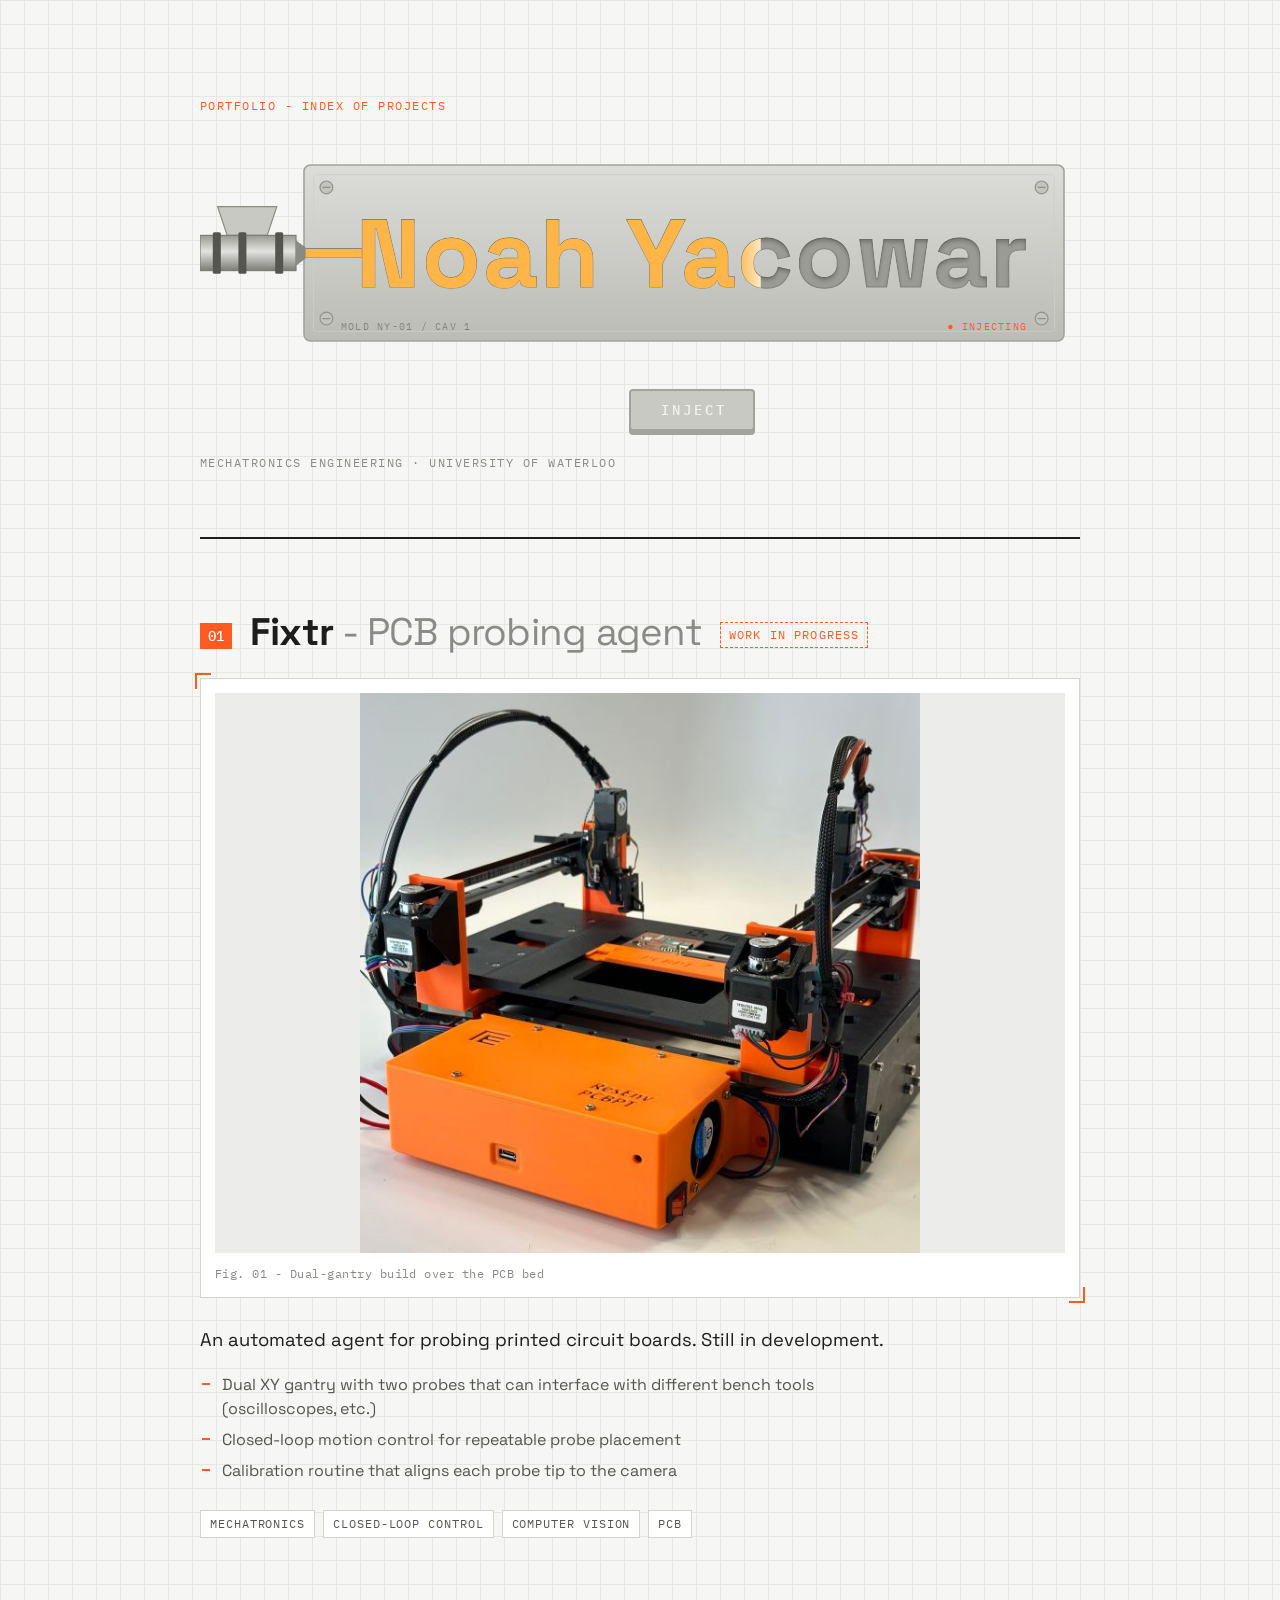
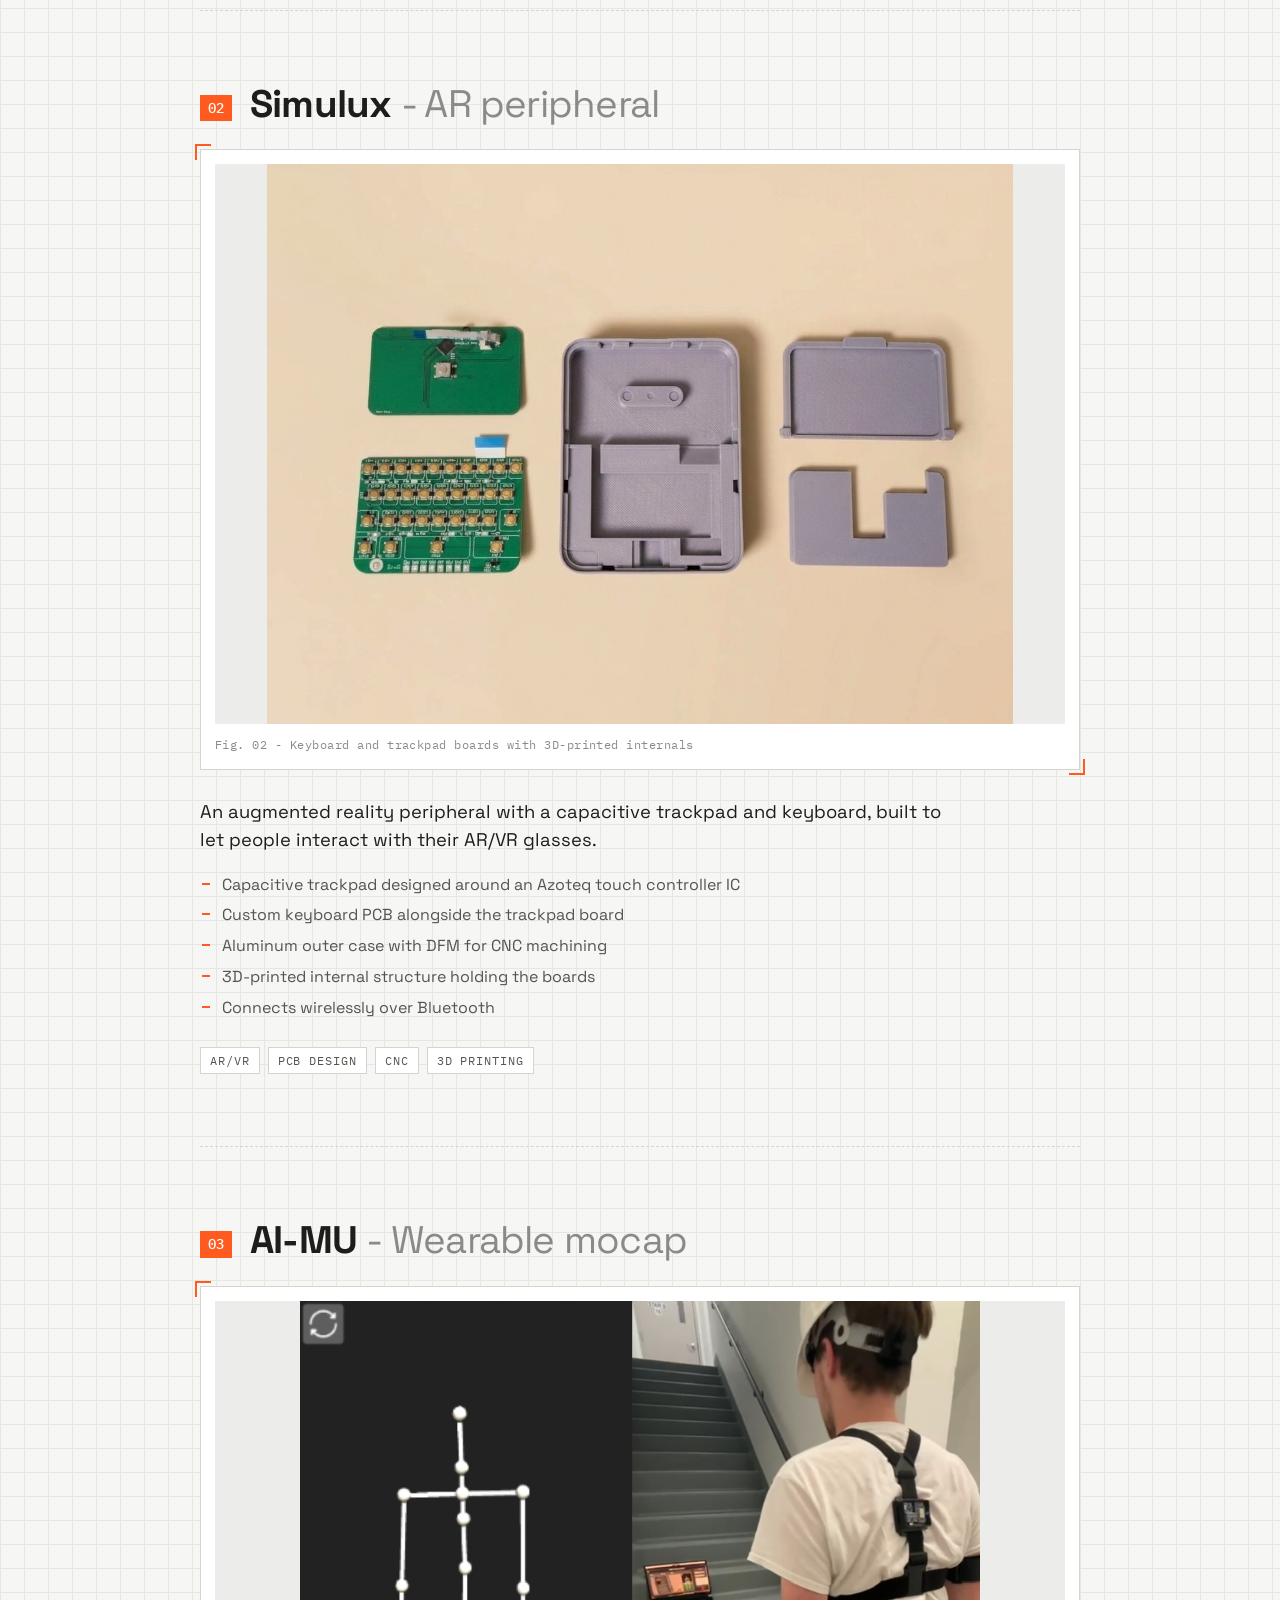
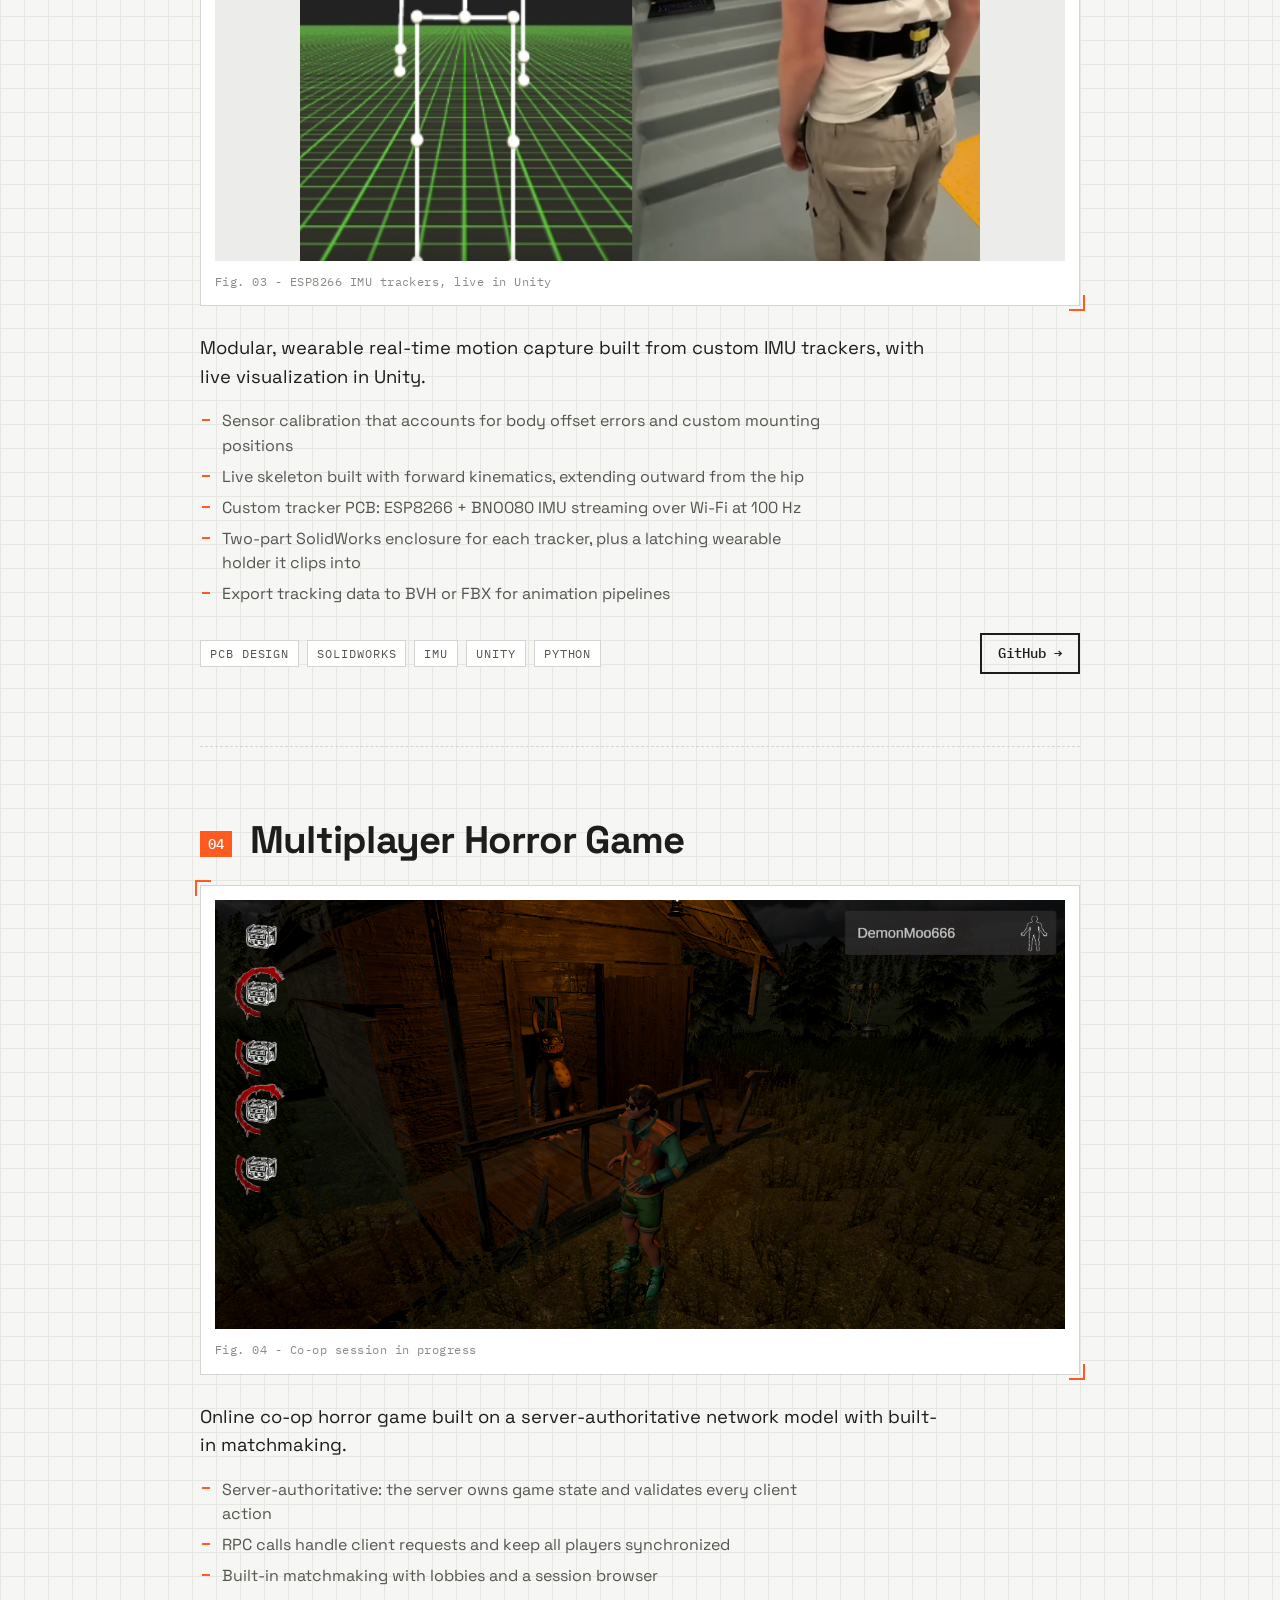
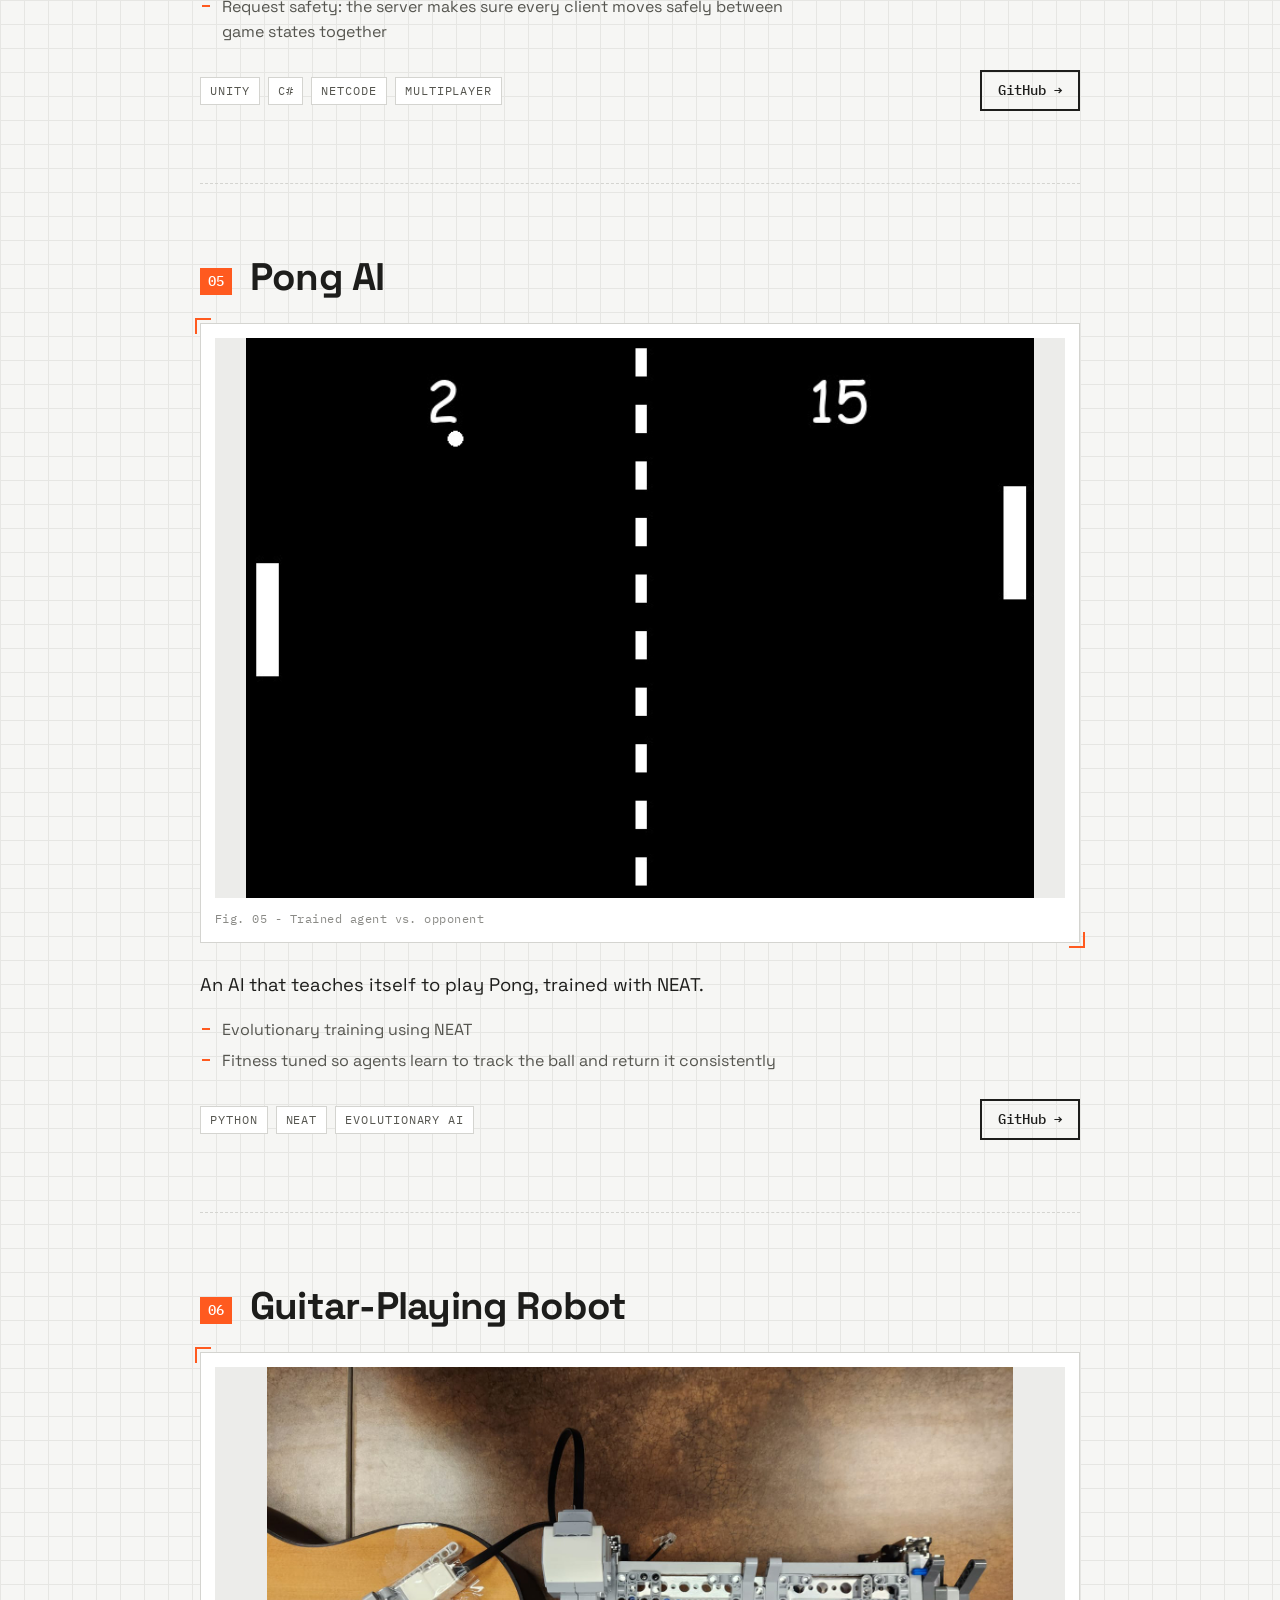
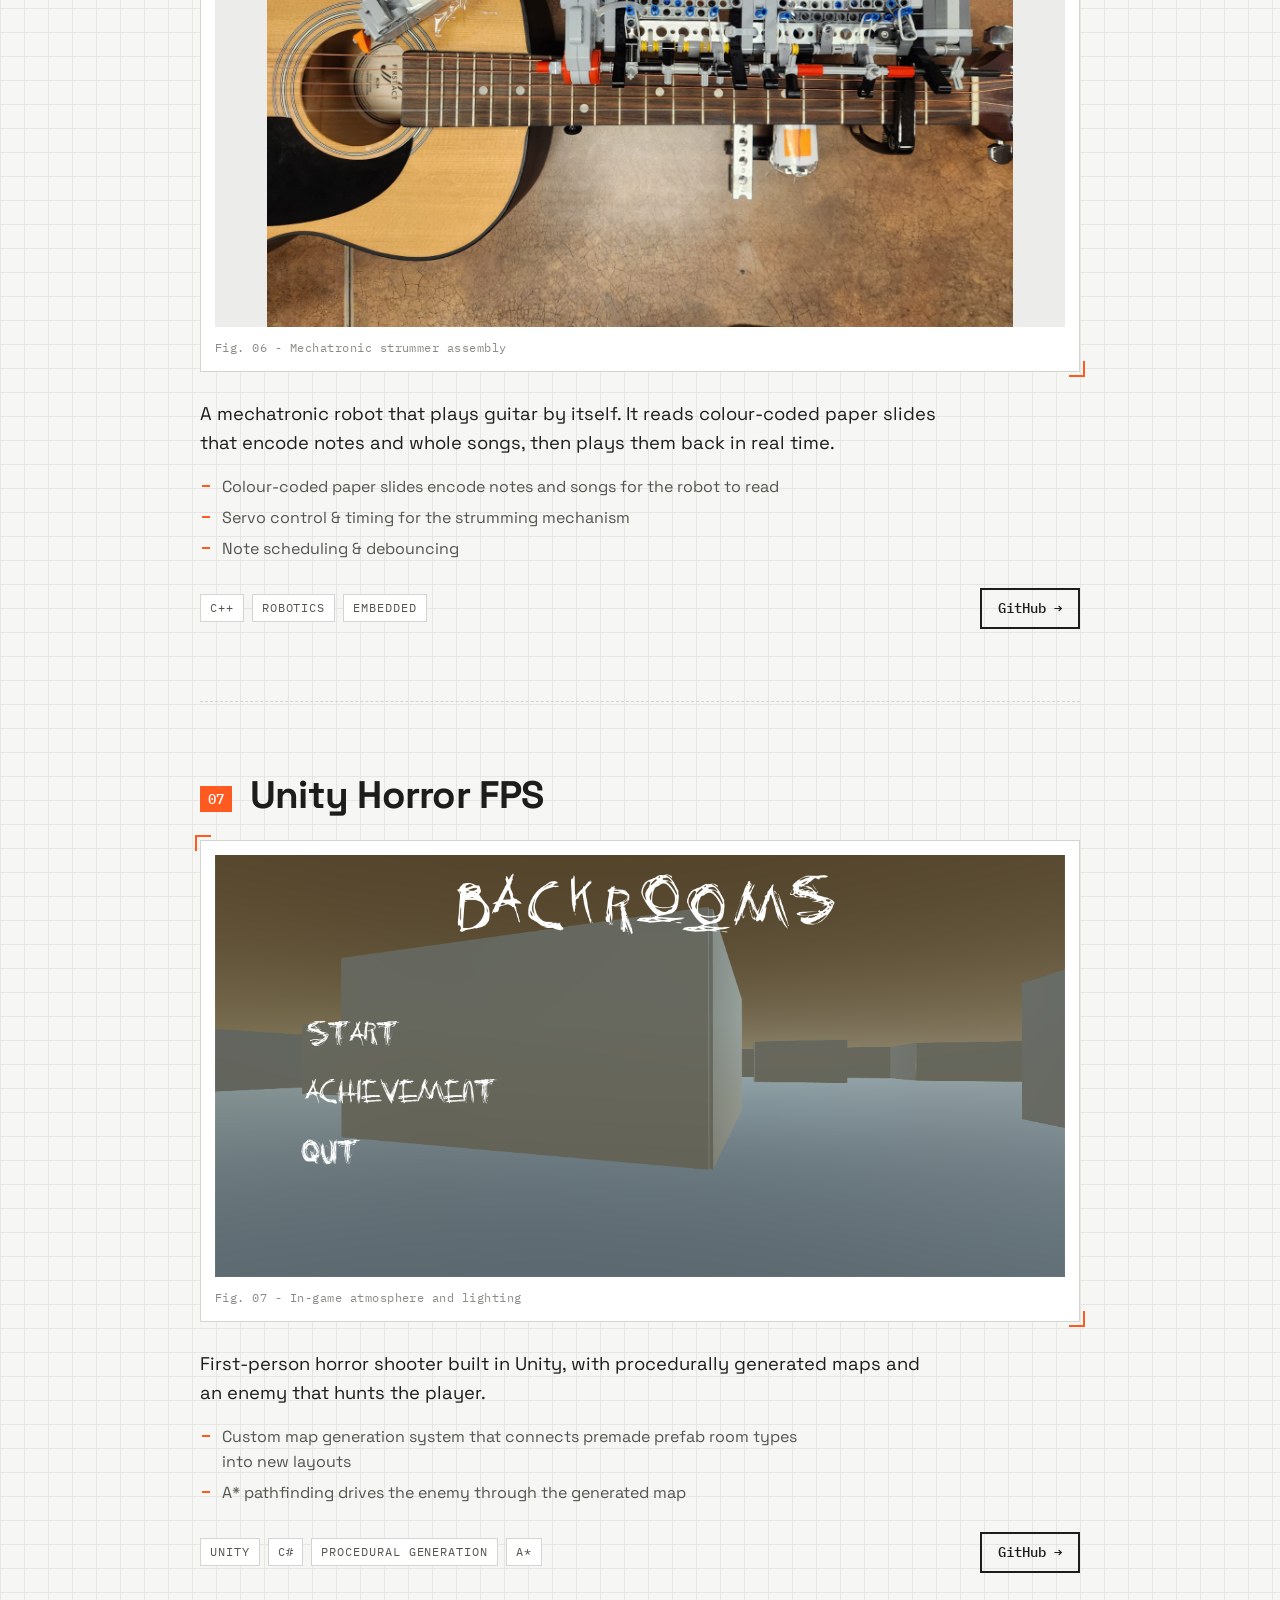
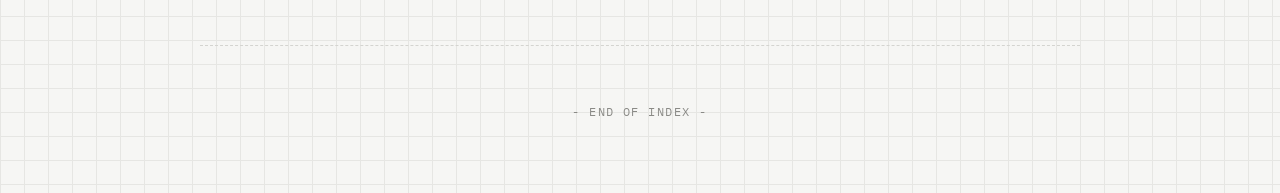
==== commit 7671c266: "Website V2" ====
--- a/index.html
+++ b/index.html
@@ -2,537 +2,377 @@
 <html lang="en">
 <head>
     <meta charset="UTF-8">
-    <meta http-equiv="X-UA-Compatible" content="IE=edge">
     <meta name="viewport" content="width=device-width, initial-scale=1.0">
-    <title>NoahYacowar</title>
-    
-    <link rel="shortcut icon" type="image/png" href="img/favicon1.png?">
-
-    <link rel="stylesheet" href="styles/styles.css">
+    <title>Noah Yacowar</title>
+    <link rel="shortcut icon" type="image/png" href="img/favicon1.png">
+
     <link rel="preconnect" href="https://fonts.googleapis.com">
     <link rel="preconnect" href="https://fonts.gstatic.com" crossorigin>
-    <link rel="stylesheet" href="https://cdnjs.cloudflare.com/ajax/libs/font-awesome/6.2.1/css/all.min.css" integrity="sha512-MV7K8+y+gLIBoVD59lQIYicR65iaqukzvf/nwasF0nqhPay5w/9lJmVM2hMDcnK1OnMGCdVK+iQrJ7lzPJQd1w==" crossorigin="anonymous" referrerpolicy="no-referrer" />
-    <link href="https://fonts.googleapis.com/css2?family=Poppins&display=swap" rel="stylesheet">
+    <link href="https://fonts.googleapis.com/css2?family=IBM+Plex+Mono:wght@400;500&family=Space+Grotesk:wght@400;500;700&display=swap" rel="stylesheet">
+    <link rel="stylesheet" href="styles/lab.css">
 </head>
-<body class="main-content">
-
-    <header class="section sec1 header active" id="home">
-        <div class="header-content">
-            <div class="left-header">
-                <div class="h-shape"></div>
-                <div class="image">
-                    <img src="img/hero.png" alt="">
-                </div>
-            </div>
-            <div class="right-header">
-                <h1 class="name">
-                    Hi, I'm <span class="name-text">Noah Yacowar.</span></br>
-                    <span class = "typed-text-prefix"></span><span class = "typed-text"></span><span class = "cursor">&nbsp;</span>
-                </h1>
-                <div class="intro">
-                    <p>
-                        Hi, I’m Noah - a Mechatronics Engineering student who loves designing and building things that work well and feel great to use. I’m all about making projects that are efficient, affordable, and thoughtfully designed.
-                    </p>
-                </div>
-                <div class="btn-container">
-                    <a href="Documents/NoahResume.pdf" class="main-btn" download>
-                        <span class="btn-text">Download CV</span>
-                        <span class="btn-icon"><i class="fa-solid fa-file-arrow-down"></i></span>
-                    </a>
-                </div>
-            </div>
+<body>
+
+    <header class="masthead">
+        <p class="label">Portfolio - Index of Projects</p>
+        <h1 class="sr-only">Noah Yacowar</h1>
+
+        <!-- Injection-moulded name: grey mold, orange plastic fills the cavity -->
+        <svg class="mold" viewBox="0 0 1100 300" aria-hidden="true">
+            <title>Click to run the cycle again</title>
+            <defs>
+                <text id="nm" x="195" y="192" font-size="120" font-weight="700"
+                      textLength="840" lengthAdjust="spacing">Noah Yacowar</text>
+
+                <clipPath id="cavity-clip"><use href="#nm"/></clipPath>
+
+                <linearGradient id="steel" x1="0" y1="0" x2="0" y2="1">
+                    <stop offset="0" stop-color="#dcdcd8"/>
+                    <stop offset="1" stop-color="#bcbcb7"/>
+                </linearGradient>
+                <linearGradient id="barrel" x1="0" y1="0" x2="0" y2="1">
+                    <stop offset="0" stop-color="#9a9a95"/>
+                    <stop offset=".45" stop-color="#e2e2de"/>
+                    <stop offset="1" stop-color="#7d7d78"/>
+                </linearGradient>
+                <linearGradient id="front" x1="0" y1="0" x2="1" y2="0">
+                    <stop offset="0" stop-color="#ffd59a" stop-opacity="0"/>
+                    <stop offset="1" stop-color="#fff1d6" stop-opacity=".9"/>
+                </linearGradient>
+
+                <!-- recessed / engraved look for the empty cavity -->
+                <filter id="inset" x="-5%" y="-5%" width="110%" height="110%">
+                    <feOffset in="SourceAlpha" dx="0" dy="4" result="off"/>
+                    <feGaussianBlur in="off" stdDeviation="2.5" result="blur"/>
+                    <feComposite in="SourceAlpha" in2="blur" operator="arithmetic" k2="1" k3="-1" result="inner"/>
+                    <feFlood flood-color="#000" flood-opacity=".5"/>
+                    <feComposite in2="inner" operator="in" result="shadow"/>
+                    <feMerge><feMergeNode in="SourceGraphic"/><feMergeNode in="shadow"/></feMerge>
+                </filter>
+            </defs>
+
+            <!-- mold block -->
+            <rect x="130" y="40" width="950" height="220" rx="8" fill="url(#steel)" stroke="#a3a39e" stroke-width="2"/>
+            <rect x="142" y="52" width="926" height="196" rx="4" fill="none" stroke="#cfcfca" stroke-width="1"/>
+            <g fill="#c4c4bf" stroke="#92928d" stroke-width="1.5">
+                <circle cx="158" cy="68" r="8"/><circle cx="1052" cy="68" r="8"/>
+                <circle cx="158" cy="232" r="8"/><circle cx="1052" cy="232" r="8"/>
+            </g>
+            <g stroke="#92928d" stroke-width="1.5">
+                <path d="M153 68h10M1047 68h10M153 232h10M1047 232h10"/>
+            </g>
+
+            <!-- sprue channel + letter cavity -->
+            <rect x="130" y="144" width="72" height="12" fill="#9b9b96" filter="url(#inset)"/>
+            <use href="#nm" fill="#9b9b96" stroke="#85857f" stroke-width="1.2" filter="url(#inset)"/>
+
+            <!-- plastic in the sprue -->
+            <line x1="130" y1="150" x2="202" y2="150" stroke="#ffb547" stroke-width="10"
+                  stroke-dasharray="72" stroke-dashoffset="72">
+                <animate attributeName="stroke-dashoffset" from="72" to="0" begin="0.8s" dur="0.3s" fill="freeze"/>
+                <animate attributeName="stroke" values="#ffb547;#ff5a1f" begin="3.3s" dur="1.2s" fill="freeze"/>
+                <!-- sprue gets trimmed off the finished part -->
+                <animate attributeName="opacity" from="1" to="0" begin="4.9s" dur="0.5s" fill="freeze"/>
+            </line>
+
+            <!-- plastic filling the letters, left to right from the gate -->
+            <g clip-path="url(#cavity-clip)">
+                <rect x="185" y="60" width="0" height="180" fill="#ffb547">
+                    <animate attributeName="width" from="0" to="880" begin="1.05s" dur="2.3s"
+                             calcMode="spline" keyTimes="0;1" keySplines=".35 0 .55 1" fill="freeze"/>
+                    <animate attributeName="fill" values="#ffb547;#ff5a1f" begin="3.3s" dur="1.2s" fill="freeze"/>
+                </rect>
+                <rect x="150" y="60" width="36" height="180" fill="url(#front)" opacity="0">
+                    <set attributeName="opacity" to="1" begin="1.05s"/>
+                    <animate attributeName="x" from="150" to="1030" begin="1.05s" dur="2.3s"
+                             calcMode="spline" keyTimes="0;1" keySplines=".35 0 .55 1" fill="freeze"/>
+                    <animate attributeName="opacity" from="1" to="0" begin="3.3s" dur="0.4s" fill="freeze"/>
+                </rect>
+            </g>
+
+            <!-- injection unit: hopper, barrel, heater bands, nozzle -->
+            <g transform="translate(-80 0)">
+                <animateTransform attributeName="transform" type="translate" from="-80 0" to="0 0"
+                                  begin="0.2s" dur="0.6s" calcMode="spline" keyTimes="0;1" keySplines=".4 0 .2 1" fill="freeze"/>
+                <animateTransform attributeName="transform" type="translate" from="0 0" to="-60 0"
+                                  begin="4.5s" dur="0.6s" calcMode="spline" keyTimes="0;1" keySplines=".4 0 .2 1" fill="freeze"/>
+                <polygon points="34,128 84,128 96,92 22,92" fill="#c9c9c4" stroke="#8a8a85" stroke-width="1.5"/>
+                <rect x="0" y="128" width="120" height="44" fill="url(#barrel)" stroke="#7d7d78" stroke-width="1.5"/>
+                <g fill="#55554f">
+                    <rect x="16" y="124" width="10" height="52" rx="2"/>
+                    <rect x="48" y="124" width="10" height="52" rx="2"/>
+                    <rect x="94" y="124" width="10" height="52" rx="2"/>
+                </g>
+                <polygon points="120,134 132,143 132,157 120,166" fill="#8a8a85"/>
+            </g>
+
+            <!-- machine readout -->
+            <text class="readout" x="176" y="246" fill="#85857f">MOLD NY-01 / CAV 1</text>
+            <text class="readout" x="1034" y="246" text-anchor="end" fill="#ff5a1f" visibility="hidden">
+                &#9679; INJECTING
+                <set attributeName="visibility" to="visible" begin="0.8s"/>
+                <set attributeName="visibility" to="hidden" begin="4.5s"/>
+            </text>
+            <text class="readout" x="1034" y="246" text-anchor="end" fill="#55554f" visibility="hidden">
+                CYCLE 001 &#183; PART OK
+                <set attributeName="visibility" to="visible" begin="4.5s"/>
+            </text>
+        </svg>
+        <div class="inject-row">
+            <button class="inject-btn" type="button" disabled>INJECT</button>
         </div>
+
+        <p class="label muted">Mechatronics Engineering &middot; University of Waterloo</p>
     </header>
-    <main>
-        <section class="section sec2 about" id="about">
-            <div class="main-title">
-                <h2>About <span>me</span> <span class="bg-text">about me</span></h2>
-            </div>
-            <div class="about-container">
-                <div class="left-about">
-                    <h4>Information About me</h4>
-                    <p>
-                        For me, engineering is as much about design as it is about function. I enjoy creating projects that balance technical problem-solving with a clean, simple experience. Whether I’m coding, prototyping hardware, or sketching ideas, I focus on keeping things intuitive, efficient, and accessible.
-                    </p>
-                    <div class="btn-container">
-                        <a href="Documents/NoahResume.pdf" class="main-btn" download>
-                            <span class="btn-text">Download CV</span>
-                            <span class="btn-icon"><i class="fa-solid fa-file-arrow-down"></i></span>
-                        </a>
-                    </div>
-                </div>
-                    
-                <div class="right-about">
-                    <div class="about-item">
-                        <div class="abt-text">
-                            <p class="large-text">5 Years</p>
-                            <p class="small-text">Coding <br \> Experience</p>
-                        </div>
-                    </div>
-                    <div class="about-item">
-                        <div class="abt-text">
-                            <p class="large-text">Engineering Student</p>
-                            <p class="small-text">Mechatronics at Waterloo</p>
-                        </div>
-                    </div>
-                    <div class="about-item">
-                        <div class="abt-text">
-                            <p class="large-text">High Interest</p>
-                            <p class="small-text">In Robotics, Game Dev, R&D...</p>
-                        </div>
-                    </div>
-                    <div class="about-item">
-                        <div class="abt-text">
-                            <p class="large-text">96%</p>
-                            <p class="small-text">in college level C++ programming</p>
-                        </div>
-                    </div>
-                </div>
-            </div>
-            <div class="about-stats">
-                <h4 class="stat-title">My Skills</h4>
-                <div class="progress-bars">
-                    <div class="progress-bar">
-                        <p class="prog-title">Python</p>
-                        <div class="progress-container">
-                            <p class="prog text">90%</p>
-                            <div class="progress">
-                                <span class="python"></span>
-                            </div>
-                        </div>
-                    </div>
-                    <div class="progress-bar">
-                        <p class="prog-title">C#</p>
-                        <div class="progress-container">
-                            <p class="prog text">90%</p>
-                            <div class="progress">
-                                <span class="csharp"></span>
-                            </div>
-                        </div>
-                    </div>
-                    <div class="progress-bar">
-                        <p class="prog-title">C++</p>
-                        <div class="progress-container">
-                            <p class="prog text">90%</p>
-                            <div class="progress">
-                                <span class="cplusplus"></span>
-                            </div>
-                        </div>
-                    </div>
-                    
-                    <div class="progress-bar">
-                        <p class="prog-title">html5</p>
-                        <div class="progress-container">
-                            <p class="prog text">90%</p>
-                            <div class="progress">
-                                <span class="html"></span>
-                            </div>
-                        </div>
-                    </div>
-                    <div class="progress-bar">
-                        <p class="prog-title">C</p>
-                        <div class="progress-container">
-                            <p class="prog text">80%</p>
-                            <div class="progress">
-                                <span class="c"></span>
-                            </div>
-                        </div>
-                    </div>
-
-                    <div class="progress-bar">
-                        <p class="prog-title">Java</p>
-                        <div class="progress-container">
-                            <p class="prog text">80%</p>
-                            <div class="progress">
-                                <span class="java"></span>
-                            </div>
-                        </div>
-                    </div>
-
-                    <div class="progress-bar">
-                        <p class="prog-title">CSS</p>
-                        <div class="progress-container">
-                            <p class="prog text">70%</p>
-                            <div class="progress">
-                                <span class="css"></span>
-                            </div>
-                        </div>
-                    </div>
-                    <div class="progress-bar">
-                        <p class="prog-title">JavaScipt</p>
-                        <div class="progress-container">
-                            <p class="prog text">70%</p>
-                            <div class="progress">
-                                <span class="javascript"></span>
-                            </div>
-                        </div>
-                    </div>
-                </div>
-            </div>
-            <h4 class="stat-title">My Timeline</h4>
-            <div class="timeline">
-                <div class="timeline-item">
-                    <div class="tl-icon">
-                        <i class="fa-solid fa-business-time"></i>
-                    </div>
-                    <p class="tl-duration">January 2024 - April 2024</p>
-                    <h5>System QA<span> - Virtek Vision International Inc.</span></h5>
-                    <p>
-                        Built the test automation infrastructure for the company's software in a small development team from scratch.
-                    </p>
-                </div>
-                <div class="timeline-item">
-                    <div class="tl-icon">
-                        <i class="fa-solid fa-business-time"></i>
-                    </div>
-                    <p class="tl-duration">September 2023 - December 2023</p>
-                    <h5>Electrical Team Member<span> - Waterloo Rocketry</span></h5>
-                    <p>
-                        Beggining my journey as a member of the University of Waterloo's electrical team, working on PCB architectures. 
-                    </p>
-                </div>
-                <div class="timeline-item">
-                    <div class="tl-icon">
-                        <i class="fa-solid fa-business-time"></i>
-                    </div>
-                    <p class="tl-duration">July 2023 - December 2023</p>
-                    <h5>Computer Vision Team Member<span> - Waterloo Aerial Robotics Group</span></h5>
-                    <p>
-                        Work on various computer vision aspects of a drone currently being developed for future competitions.
-                    </p>
-                </div>
-                <div class="timeline-item">
-                    <div class="tl-icon">
-                        <i class="fa-solid fa-business-time"></i>
-                    </div>
-                    <p class="tl-duration">May 2023 - August 2023</p>
-                    <h5>Video Game Developer<span> - Defence Research Development Canada</span></h5>
-                    <p>
-                        Developed a VR test-bed environment in Unity for the purpose of research of soldiers' interactions with HUD elements.
-                    </p>
-                </div>
-                <div class="timeline-item">
-                    <div class="tl-icon">
-                        <i class="fa-solid fa-business-time"></i>
-                    </div>
-                    <p class="tl-duration">June 2022 - August 2022</p>
-                    <h5>Equestrian Instructor<span> - Well Dressed Equestrian</span></h5>
-                    <p>
-                        Watched over young children, giving them horse-riding lessons. Also responsible for horses.
-                    </p>
-                </div>
-                <div class="timeline-item">
-                    <div class="tl-icon">
-                        <i class="fa-solid fa-business-time"></i>
-                    </div>
-                    <p class="tl-duration">April 2020 - June 2022</p>
-                    <h5>Leading Member of CS club<span> - Personal venture</span></h5>
-                    <p>
-                        Led a group that averaged 7 students and two other instructors; from the basics of programming in object oriented, to data sorting and game development. 
-                    </p>
-                </div>
-            </div>
-        </section>
-        <section class="section sec3 portfolio" id="portfolio">
-            <div class="main-title">
-                <h2>My <span>portfolio</span> <span class="bg-text">my portfolio</span></h2>
-            </div>
-            <!-- Project quick filter -->
-            <div class="project-toolbar">
-            <input id="project-filter" type="search" placeholder="Filter by keyword or tech (e.g., Unity, Python)" aria-label="Filter projects">
-            </div>
-
-            <div class="projects">
-            <!-- Project -->
-
-            <article class="project" data-tags="python imu motion-capture unity">
-            <a class="project-media" href="img/port5.png" target="_blank" aria-label="Open full image">
-                <img src="img/port5.png" alt="AI-MU Motion Capture screenshot or diagram">
-            </a>
-            <div class="project-body">
-                <h3 class="project-title">AI-MU Motion Capture</h3>
-                <p class="project-blurb">
-                Modular real-time motion capture using ESP8266-based IMU trackers and live visualization in Unity.
-                </p>
-
-                <details class="project-details">
-                <summary>Highlights</summary>
-                <ul class="project-highlights">
-                    <li>Custom ESP8266 + BNO080 IMU trackers streaming over Wi-Fi at 100 Hz</li>
-                    <li>Live skeleton visualization & sensor calibration</li>
+
+    <main class="projects">
+
+        <!-- 01 -->
+        <article class="project">
+            <div class="project-head">
+                <span class="index">01</span>
+                <h2>Fixtr <span class="sub">- PCB probing agent</span></h2>
+                <span class="wip">Work in progress</span>
+            </div>
+            <figure class="plate">
+                <a href="img/fixtr.png" target="_blank" rel="noopener">
+                    <img src="img/fixtr.png" alt="Fixtr dual-gantry machine">
+                </a>
+                <figcaption>Fig. 01 - Dual-gantry build over the PCB bed</figcaption>
+            </figure>
+            <div class="project-body">
+                <p class="blurb">An automated agent for probing printed circuit boards. Still in development.</p>
+                <ul class="highlights">
+                    <li>Dual XY gantry with two probes that can interface with different bench tools (oscilloscopes, etc.)</li>
+                    <li>Closed-loop motion control for repeatable probe placement</li>
+                    <li>Calibration routine that aligns each probe tip to the camera</li>
+                </ul>
+                <div class="meta">
+                    <div class="tags"><span>Mechatronics</span><span>Closed-Loop Control</span><span>Computer Vision</span><span>PCB</span></div>
+                </div>
+            </div>
+        </article>
+
+        <!-- 02 -->
+        <article class="project">
+            <div class="project-head">
+                <span class="index">02</span>
+                <h2>Simulux <span class="sub">- AR peripheral</span></h2>
+            </div>
+            <figure class="plate">
+                <a href="img/simulux.jpg" target="_blank" rel="noopener">
+                    <img src="img/simulux.jpg" alt="Simulux keyboard and trackpad boards with 3D-printed internals">
+                </a>
+                <figcaption>Fig. 02 - Keyboard and trackpad boards with 3D-printed internals</figcaption>
+            </figure>
+            <div class="project-body">
+                <p class="blurb">An augmented reality peripheral with a capacitive trackpad and keyboard, built to let people interact with their AR/VR glasses.</p>
+                <ul class="highlights">
+                    <li>Capacitive trackpad designed around an Azoteq touch controller IC</li>
+                    <li>Custom keyboard PCB alongside the trackpad board</li>
+                    <li>Aluminum outer case with DFM for CNC machining</li>
+                    <li>3D-printed internal structure holding the boards</li>
+                    <li>Connects wirelessly over Bluetooth</li>
+                </ul>
+                <div class="meta">
+                    <div class="tags"><span>AR/VR</span><span>PCB Design</span><span>CNC</span><span>3D Printing</span></div>
+                </div>
+            </div>
+        </article>
+
+        <!-- 03 -->
+        <article class="project">
+            <div class="project-head">
+                <span class="index">03</span>
+                <h2>AI-MU <span class="sub">- Wearable mocap</span></h2>
+            </div>
+            <figure class="plate">
+                <a href="img/port5.png" target="_blank" rel="noopener">
+                    <img src="img/port5.png" alt="AI-MU Motion Capture">
+                </a>
+                <figcaption>Fig. 03 - ESP8266 IMU trackers, live in Unity</figcaption>
+            </figure>
+            <div class="project-body">
+                <p class="blurb">Modular, wearable real-time motion capture built from custom IMU trackers, with live visualization in Unity.</p>
+                <ul class="highlights">
+                    <li>Sensor calibration that accounts for body offset errors and custom mounting positions</li>
+                    <li>Live skeleton built with forward kinematics, extending outward from the hip</li>
+                    <li>Custom tracker PCB: ESP8266 + BNO080 IMU streaming over Wi-Fi at 100 Hz</li>
+                    <li>Two-part SolidWorks enclosure for each tracker, plus a latching wearable holder it clips into</li>
                     <li>Export tracking data to BVH or FBX for animation pipelines</li>
                 </ul>
-                </details>
-
-                <div class="project-meta">
-                <span class="tag">Python</span>
-                <span class="tag">IMU</span>
-                <span class="tag">Motion Capture</span>
-                <span class="tag">Unity</span>
-                </div>
-
-                <div class="project-links">
-                <a class="btn" href="https://github.com/noah-yacowar/AI-MU-Motion-Capture" target="_blank" rel="noopener">GitHub</a>
-                <!-- Optional: add a write-up or demo link -->
-                <!-- <a class="btn btn-ghost" href="/writeups/ai-mu-motion-capture.html">Case Study</a> -->
-                </div>
-            </div>
-            </article>
-
-
-            <article class="project" data-tags="unity csharp multiplayer netcode horror">
-            <a class="project-media" href="img/port4.png" target="_blank">
-                <img src="img/port4.png" alt="Multiplayer Horror Game screenshot">
-            </a>
-            <div class="project-body">
-                <h3 class="project-title">Multiplayer Horror Game</h3>
-                <p class="project-blurb">
-                Co-op horror prototype with matchmaking, VOIP, and networked props.
-                </p>
-
-                <details class="project-details">
-                <summary>Highlights</summary>
-                <ul class="project-highlights">
-                    <li>Server-authoritative item &amp; interaction system</li>
-                    <li>Proximity voice chat with triggers</li>
-                    <li>Lobby, session browser, and player sync</li>
-                </ul>
-                </details>
-
-                <div class="project-meta">
-                <span class="tag">Unity</span>
-                <span class="tag">C#</span>
-                <span class="tag">Netcode</span>
-                <span class="tag">Multiplayer</span>
-                </div>
-
-                <div class="project-links">
-                <a class="btn" href="https://github.com/noah-yacowar/Multiplayer-Horror-Game" target="_blank" rel="noopener">GitHub</a>
-                <!-- Optional: add a devlog/case study link later
-                <a class="btn btn-ghost" href="/writeups/multiplayer-horror.html">Case Study</a> -->
-                </div>
-            </div>
-            </article>
-
-
-
-
-            <article class="project" data-tags="python reinforcement-learning vision">
-                <a class="project-media" href="img/port3.jpg" target="_blank"><img src="img/port3.jpg" alt="Pong AI screenshot"></a>
-                <div class="project-body">
-                    <h3 class="project-title">Pong AI</h3>
-                    <p class="project-blurb">Classic RL agent that learns to dominate Pong.</p>
-                    <details class="project-details">
-                        <summary>Highlights</summary>
-                        <ul class="project-highlights">
-                        <li>Reward shaping & exploration tuning</li>
-                        <li>Evaluation dashboards</li>
-                        </ul>
-                    </details>
-                    <div class="project-meta">
-                        <span class="tag">Python</span><span class="tag">RL</span>
-                    </div>
-                    <div class="project-links">
-                        <a class="btn" href="https://github.com/noah-yacowar/Pong-AI/tree/main" target="_blank" rel="noopener">GitHub</a>
-                    </div>
-                </div>
-            </article>
-
-            <article class="project" data-tags="c++ robotics embedded mechanical">
-                <a class="project-media" href="img/port2.JPG" target="_blank"><img src="img/port2.JPG" alt="Guitar-playing robot photo"></a>
-                <div class="project-body">
-                <h3 class="project-title">Guitar-Playing Robot</h3>
-                <p class="project-blurb">Custom mechatronic strummer with real-time note control.</p>
-                <details class="project-details">
-                    <summary>Highlights</summary>
-                    <ul class="project-highlights">
-                    <li>Servo control & timing</li>
-                    <li>Note scheduling & debouncing</li>
-                    </ul>
-                </details>
-                <div class="project-meta">
-                    <span class="tag">C++</span><span class="tag">Robotics</span><span class="tag">Embedded</span>
-                </div>
-                <div class="project-links">
-                    <a class="btn" href="https://github.com/noah-yacowar/Guitar-Playing-Robot" target="_blank" rel="noopener">GitHub</a>
-                </div>
-                </div>
-            </article>
-
-            <article class="project" data-tags="unity csharp horror fps">
-            <a class="project-media" href="img/port1.PNG" target="_blank" aria-label="Open full image">
-                <img src="img/port1.PNG" alt="Unity Horror FPS screenshot">
-            </a>
-            <div class="project-body">
-                <h3 class="project-title">Unity Horror FPS</h3>
-                <p class="project-blurb">
-                First-person horror shooter prototype built in Unity—designed for tense atmosphere and responsive gameplay.
-                </p>
-
-                <details class="project-details">
-                <summary>Highlights</summary>
-                <ul class="project-highlights">
-                    <li>Procedural lighting & dynamic triggers</li>
-                    <li>Interactive HUD + environmental sound cues</li>
-                    <li>Smooth locomotion and horror pacing fine-tuning</li>
-                </ul>
-                </details>
-
-                <div class="project-meta">
-                <span class="tag">Unity</span>
-                <span class="tag">C#</span>
-                <span class="tag">Horror</span>
-                <span class="tag">FPS</span>
-                </div>
-
-                <div class="project-links">
-                <a class="btn" href="https://github.com/noah-yacowar/Unity-HorrorFPS" target="_blank" rel="noopener">GitHub</a>
-                <!-- Optional: future write-up link
-                <a class="btn btn-ghost" href="/writeups/unity-horrorfps.html">Case Study</a> -->
-                </div>
-            </div>
-            </article>
-
-            </div>
-        </section>
-
-        <section class="section sec5 contact" id="contact">
-            <div class="contact-container">
-                <div class="main-title">
-                <h2>Contact <span>Me</span> <span class="bg-text">Contact Me</span></h2>
-                </div>
-
-                <div class="contact-content-container">
-                <!-- Left: Info + Social + Map -->
-                <aside class="left-contact card">
-                    <h4>Contact me here</h4>
-                    <p>
-                    Thanks for visiting! If you’re looking for a developer or just want to chat about a project, reach out below.
-                    </p>
-
-                    <ul class="contact-info">
-                    <li class="contact-item">
-                        <div class="icon"><i class="fa-solid fa-location-dot"></i></div>
-                        <div>
-                        <div class="label">Location</div>
-                        <div class="value">Waterloo, Ontario, Canada</div>
-                        </div>
-                    </li>
-
-                    <li class="contact-item">
-                        <div class="icon"><i class="fa-solid fa-envelope"></i></div>
-                        <div>
-                        <div class="label">Email</div>
-                        <div class="value"><a href="mailto:noahyacowar@gmail.com">noahyacowar@gmail.com</a></div>
-                        </div>
-                    </li>
-
-                    <li class="contact-item">
-                        <div class="icon"><i class="fa-solid fa-user-graduate"></i></div>
-                        <div>
-                        <div class="label">Education</div>
-                        <div class="value">University of Waterloo</div>
-                        </div>
-                    </li>
-
-                    <li class="contact-item">
-                        <div class="icon"><i class="fa-solid fa-mobile-screen-button"></i></div>
-                        <div>
-                        <div class="label">Mobile</div>
-                        <div class="value"><a href="tel:+16478706663">+1 (647) 870-6663</a></div>
-                        </div>
-                    </li>
-                    </ul>
-
-                    <div class="contact-icons">
-                    <a class="social-link" href="https://www.linkedin.com/in/noah-yacowar/" target="_blank" rel="noopener">
-                        <i class="fa-brands fa-linkedin"></i><span>LinkedIn</span>
-                    </a>
-                    <a class="social-link" href="https://github.com/noah-yacowar" target="_blank" rel="noopener">
-                        <i class="fa-brands fa-github"></i><span>GitHub</span>
-                    </a>
-                    </div>
-
-                    <!-- Map (no API key needed) -->
-                    <div class="map-card">
-                    <iframe
-                        title="Waterloo, Ontario map"
-                        loading="lazy"
-                        referrerpolicy="no-referrer-when-downgrade"
-                        src="https://www.google.com/maps?q=Waterloo,Ontario&output=embed">
-                    </iframe>
-                    </div>
-                </aside>
-
-                <!-- Right: Form -->
-                <div class="right-contact card">
-                    <form class="contact-form"
-                        method="POST"
-                        action="https://formsubmit.co/noahyacowar@gmail.com"
-                        enctype="multipart/form-data">
-                    <!-- formsubmit options -->
-                    <input type="hidden" name="_captcha" value="false">
-                    <!-- Redirect after success (optional): -->
-                    <!-- <input type="hidden" name="_next" value="https://your-site.com/thanks.html"> -->
-                    <!-- Autoresponse (optional): -->
-                    <!-- <input type="hidden" name="_autoresponse" value="Thanks for reaching out—I'll get back to you soon. -Noah"> -->
-                    <!-- Honeypot (spam trap) -->
-                    <input type="text" name="_honey" style="display:none">
-
-                    <div class="input-row">
-                        <div class="input-control">
-                        <label for="c-name">Your Name</label>
-                        <input id="c-name" name="name" type="text" required placeholder="Jane Doe">
-                        </div>
-                        <div class="input-control">
-                        <label for="c-email">Your Email</label>
-                        <input id="c-email" name="email" type="email" required placeholder="jane@example.com">
-                        </div>
-                    </div>
-
-                    <div class="input-control">
-                        <label for="c-subject">Subject</label>
-                        <input id="c-subject" name="_subject" type="text" required placeholder="Let’s work together">
-                    </div>
-
-                    <div class="input-control">
-                        <label for="c-message">Message</label>
-                        <textarea id="c-message" name="message" rows="7" required placeholder="Tell me about your idea…"></textarea>
-                    </div>
-
-                    <div class="submit-btn">
-                        <a href="#" onclick="this.closest('form').submit();" class="main-btn">
-                            <span class="btn-text">Submit</span>
-                            <span class="btn-icon"><i class="fa-solid fa-paper-plane"></i></span>
-                        </a>
-                    </div>
-                    </form>
-                </div>
-                </div>
-            </div>
-            </section>
+                <div class="meta">
+                    <div class="tags"><span>PCB Design</span><span>SolidWorks</span><span>IMU</span><span>Unity</span><span>Python</span></div>
+                    <a class="link" href="https://github.com/noah-yacowar/AI-MU-Motion-Capture" target="_blank" rel="noopener">GitHub &rarr;</a>
+                </div>
+            </div>
+        </article>
+
+        <!-- 04 -->
+        <article class="project">
+            <div class="project-head">
+                <span class="index">04</span>
+                <h2>Multiplayer Horror Game</h2>
+            </div>
+            <figure class="plate">
+                <a href="img/port4.png" target="_blank" rel="noopener">
+                    <img src="img/port4.png" alt="Multiplayer Horror Game">
+                </a>
+                <figcaption>Fig. 04 - Co-op session in progress</figcaption>
+            </figure>
+            <div class="project-body">
+                <p class="blurb">Online co-op horror game built on a server-authoritative network model with built-in matchmaking.</p>
+                <ul class="highlights">
+                    <li>Server-authoritative: the server owns game state and validates every client action</li>
+                    <li>RPC calls handle client requests and keep all players synchronized</li>
+                    <li>Built-in matchmaking with lobbies and a session browser</li>
+                    <li>Request safety: the server makes sure every client moves safely between game states together</li>
+                </ul>
+                <div class="meta">
+                    <div class="tags"><span>Unity</span><span>C#</span><span>Netcode</span><span>Multiplayer</span></div>
+                    <a class="link" href="https://github.com/noah-yacowar/Multiplayer-Horror-Game" target="_blank" rel="noopener">GitHub &rarr;</a>
+                </div>
+            </div>
+        </article>
+
+        <!-- 05 -->
+        <article class="project">
+            <div class="project-head">
+                <span class="index">05</span>
+                <h2>Pong AI</h2>
+            </div>
+            <figure class="plate">
+                <a href="img/port3.jpg" target="_blank" rel="noopener">
+                    <img src="img/port3.jpg" alt="Pong AI">
+                </a>
+                <figcaption>Fig. 05 - Trained agent vs. opponent</figcaption>
+            </figure>
+            <div class="project-body">
+                <p class="blurb">An AI that teaches itself to play Pong, trained with NEAT.</p>
+                <ul class="highlights">
+                    <li>Evolutionary training using NEAT</li>
+                    <li>Fitness tuned so agents learn to track the ball and return it consistently</li>
+                </ul>
+                <div class="meta">
+                    <div class="tags"><span>Python</span><span>NEAT</span><span>Evolutionary AI</span></div>
+                    <a class="link" href="https://github.com/noah-yacowar/Pong-AI/tree/main" target="_blank" rel="noopener">GitHub &rarr;</a>
+                </div>
+            </div>
+        </article>
+
+        <!-- 06 -->
+        <article class="project">
+            <div class="project-head">
+                <span class="index">06</span>
+                <h2>Guitar-Playing Robot</h2>
+            </div>
+            <figure class="plate">
+                <a href="img/port2.JPG" target="_blank" rel="noopener">
+                    <img src="img/port2.JPG" alt="Guitar-playing robot">
+                </a>
+                <figcaption>Fig. 06 - Mechatronic strummer assembly</figcaption>
+            </figure>
+            <div class="project-body">
+                <p class="blurb">A mechatronic robot that plays guitar by itself. It reads colour-coded paper slides that encode notes and whole songs, then plays them back in real time.</p>
+                <ul class="highlights">
+                    <li>Colour-coded paper slides encode notes and songs for the robot to read</li>
+                    <li>Servo control &amp; timing for the strumming mechanism</li>
+                    <li>Note scheduling &amp; debouncing</li>
+                </ul>
+                <div class="meta">
+                    <div class="tags"><span>C++</span><span>Robotics</span><span>Embedded</span></div>
+                    <a class="link" href="https://github.com/noah-yacowar/Guitar-Playing-Robot" target="_blank" rel="noopener">GitHub &rarr;</a>
+                </div>
+            </div>
+        </article>
+
+        <!-- 07 -->
+        <article class="project">
+            <div class="project-head">
+                <span class="index">07</span>
+                <h2>Unity Horror FPS</h2>
+            </div>
+            <figure class="plate">
+                <a href="img/port1.PNG" target="_blank" rel="noopener">
+                    <img src="img/port1.PNG" alt="Unity Horror FPS">
+                </a>
+                <figcaption>Fig. 07 - In-game atmosphere and lighting</figcaption>
+            </figure>
+            <div class="project-body">
+                <p class="blurb">First-person horror shooter built in Unity, with procedurally generated maps and an enemy that hunts the player.</p>
+                <ul class="highlights">
+                    <li>Custom map generation system that connects premade prefab room types into new layouts</li>
+                    <li>A* pathfinding drives the enemy through the generated map</li>
+                </ul>
+                <div class="meta">
+                    <div class="tags"><span>Unity</span><span>C#</span><span>Procedural Generation</span><span>A*</span></div>
+                    <a class="link" href="https://github.com/noah-yacowar/Unity-HorrorFPS" target="_blank" rel="noopener">GitHub &rarr;</a>
+                </div>
+            </div>
+        </article>
 
     </main>
 
-    <div class="controls">
-        <div class="control control-1 active-btn " data-id="home">
-            <i class="fa-solid fa-house"></i>
-        </div>
-        <div class="control control-2 " data-id="about">
-            <i class="fa-solid fa-user"></i>
-        </div>
-        <div class="control control-3 " data-id="portfolio">
-            <i class="fa-solid fa-briefcase"></i>
-        </div>
-        <div class="control control-5 " data-id="contact">
-            <i class="fa-solid fa-envelope"></i>
-        </div>
-    </div>
-
-    <div class="theme-btn">
-        <i class="fa-solid fa-circle-half-stroke"></i>
-    </div>
-
-    <script src="app.js"></script>
+    <footer class="end label muted">- End of index -</footer>
+
+    <script>
+        (function () {
+            var mold = document.querySelector('.mold');
+            var btn = document.querySelector('.inject-btn');
+            if (!mold || !mold.setCurrentTime) return;
+            var CYCLE_MS = 5500;   // length of one injection cycle
+
+            // Respect reduced motion: show the finished part, no button
+            if (window.matchMedia && window.matchMedia('(prefers-reduced-motion: reduce)').matches) {
+                mold.setCurrentTime(10);
+                mold.pauseAnimations();
+                if (btn) btn.parentNode.style.display = 'none';
+                return;
+            }
+
+            var busy = true;
+            function ready() { busy = false; btn.disabled = false; }
+            setTimeout(ready, CYCLE_MS);
+
+            // Drop the finished part out of the mold and off the bottom of the screen
+            function ejectPart() {
+                var r = mold.getBoundingClientRect();
+                var ns = 'http://www.w3.org/2000/svg';
+                var part = document.createElementNS(ns, 'svg');
+                part.setAttribute('viewBox', '0 0 1100 300');
+                part.setAttribute('aria-hidden', 'true');
+                part.style.cssText = 'position:fixed;left:' + r.left + 'px;top:' + r.top + 'px;width:' + r.width +
+                    'px;height:' + r.height + 'px;pointer-events:none;z-index:50;overflow:visible;font-family:inherit;' +
+                    'filter:drop-shadow(0 8px 6px rgba(0,0,0,.22));';
+                var u = document.createElementNS(ns, 'use');
+                u.setAttribute('href', '#nm');
+                u.setAttribute('fill', '#ff5a1f');
+                part.appendChild(u);
+                document.body.appendChild(part);
+
+                var fall = window.innerHeight - r.top + r.height;
+                var tilt = (Math.random() < 0.5 ? -1 : 1) * (6 + Math.random() * 8);
+                var anim = part.animate([
+                    { transform: 'translate(0, 0) rotate(0deg)' },
+                    { transform: 'translate(0, -8px) rotate(0deg)', offset: 0.12 },
+                    { transform: 'translate(' + (tilt * 3) + 'px, ' + fall + 'px) rotate(' + tilt + 'deg)' }
+                ], { duration: 1100, easing: 'cubic-bezier(.55, 0, .9, .55)', fill: 'forwards' });
+                anim.onfinish = function () { part.remove(); };
+            }
+
+            function inject() {
+                if (busy) return;
+                busy = true;
+                btn.disabled = true;
+                ejectPart();
+                mold.setCurrentTime(0);
+                setTimeout(ready, CYCLE_MS);
+            }
+
+            btn.addEventListener('click', inject);
+            mold.addEventListener('click', inject);
+        })();
+    </script>
+
 </body>
-</html>+</html>
--- a/styles/lab.css
+++ b/styles/lab.css
@@ -0,0 +1,270 @@
+/* Lab theme: white, greys, safety orange */
+:root {
+    --paper: #f6f6f4;
+    --white: #ffffff;
+    --grid: #e6e6e3;
+    --line: #d4d4d0;
+    --grey-1: #8a8a86;
+    --grey-2: #55554f;
+    --ink: #1d1d1b;
+    --orange: #ff5a1f;
+
+    --mono: "IBM Plex Mono", ui-monospace, monospace;
+    --sans: "Space Grotesk", system-ui, sans-serif;
+}
+
+* { box-sizing: border-box; margin: 0; padding: 0; }
+
+html { scroll-behavior: smooth; }
+
+body {
+    background-color: var(--paper);
+    /* graph-paper grid */
+    background-image:
+        linear-gradient(var(--grid) 1px, transparent 1px),
+        linear-gradient(90deg, var(--grid) 1px, transparent 1px);
+    background-size: 24px 24px;
+    color: var(--ink);
+    font-family: var(--sans);
+    line-height: 1.55;
+    padding: 0 16px;
+}
+
+.label {
+    font-family: var(--mono);
+    font-size: 0.78rem;
+    letter-spacing: 0.12em;
+    text-transform: uppercase;
+    color: var(--orange);
+}
+.label.muted { color: var(--grey-1); }
+
+/* ---------- Name ---------- */
+.masthead {
+    max-width: 880px;
+    margin: 0 auto;
+    padding: 96px 0 64px;
+    border-bottom: 2px solid var(--ink);
+}
+.sr-only {
+    position: absolute;
+    width: 1px; height: 1px;
+    overflow: hidden;
+    clip: rect(0 0 0 0);
+    white-space: nowrap;
+}
+
+/* Injection-moulded name */
+.mold {
+    display: block;
+    width: 100%;
+    height: auto;
+    margin: 18px 0 16px;
+    cursor: pointer;
+    font-family: var(--sans);
+}
+.mold .readout {
+    font-family: var(--mono);
+    font-size: 13px;
+    letter-spacing: 0.12em;
+}
+
+/* ---------- Projects ---------- */
+.projects {
+    max-width: 880px;
+    margin: 0 auto;
+}
+
+.project {
+    padding: 72px 0;
+    border-bottom: 1px dashed var(--line);
+}
+
+.project-head {
+    display: flex;
+    align-items: baseline;
+    gap: 18px;
+    margin-bottom: 24px;
+}
+.index {
+    font-family: var(--mono);
+    font-size: 0.9rem;
+    font-weight: 500;
+    color: var(--white);
+    background: var(--orange);
+    padding: 2px 8px;
+    flex-shrink: 0;
+    transform: translateY(-4px);
+}
+.project-head h2 {
+    font-size: clamp(1.6rem, 4.5vw, 2.4rem);
+    font-weight: 700;
+    letter-spacing: -0.02em;
+    line-height: 1.1;
+}
+
+/* Image plate with corner registration marks */
+.plate {
+    position: relative;
+    background: var(--white);
+    border: 1px solid var(--line);
+    padding: 14px;
+}
+.plate::before,
+.plate::after {
+    content: "";
+    position: absolute;
+    width: 14px;
+    height: 14px;
+    border: 2px solid var(--orange);
+}
+.plate::before { top: -6px; left: -6px; border-right: 0; border-bottom: 0; }
+.plate::after  { bottom: -6px; right: -6px; border-left: 0; border-top: 0; }
+
+.plate a { display: block; background: #ececea; }
+.plate img {
+    display: block;
+    width: 100%;
+    max-height: 560px;
+    object-fit: contain;
+    transition: opacity 0.2s;
+}
+.plate a:hover img { opacity: 0.92; }
+
+.plate figcaption {
+    font-family: var(--mono);
+    font-size: 0.75rem;
+    color: var(--grey-1);
+    padding-top: 12px;
+    letter-spacing: 0.04em;
+}
+
+.project-body { padding-top: 28px; }
+
+.blurb {
+    font-size: 1.15rem;
+    color: var(--ink);
+    max-width: 62ch;
+}
+
+.highlights {
+    list-style: none;
+    margin: 18px 0 0;
+    max-width: 62ch;
+}
+.highlights li {
+    position: relative;
+    padding-left: 22px;
+    color: var(--grey-2);
+    margin-bottom: 6px;
+}
+.highlights li::before {
+    content: "";
+    position: absolute;
+    left: 2px;
+    top: 0.62em;
+    width: 8px;
+    height: 2px;
+    background: var(--orange);
+}
+
+.meta {
+    display: flex;
+    flex-wrap: wrap;
+    align-items: center;
+    justify-content: space-between;
+    gap: 16px;
+    margin-top: 26px;
+}
+.tags { display: flex; flex-wrap: wrap; gap: 8px; }
+.tags span {
+    font-family: var(--mono);
+    font-size: 0.72rem;
+    text-transform: uppercase;
+    letter-spacing: 0.08em;
+    color: var(--grey-2);
+    background: var(--white);
+    border: 1px solid var(--line);
+    padding: 4px 9px;
+}
+
+.link {
+    font-family: var(--mono);
+    font-size: 0.85rem;
+    font-weight: 500;
+    color: var(--ink);
+    text-decoration: none;
+    border: 2px solid var(--ink);
+    padding: 8px 16px;
+    transition: background 0.15s, color 0.15s, border-color 0.15s;
+}
+.link:hover {
+    background: var(--orange);
+    border-color: var(--orange);
+    color: var(--white);
+}
+
+.end {
+    text-align: center;
+    padding: 56px 0 72px;
+}
+
+@media (max-width: 600px) {
+    .masthead { padding: 64px 0 44px; }
+    .project { padding: 52px 0; }
+    .plate { padding: 10px; }
+}
+
+/* Work-in-progress badge */
+.wip {
+    font-family: var(--mono);
+    font-size: 0.72rem;
+    text-transform: uppercase;
+    letter-spacing: 0.1em;
+    color: var(--orange);
+    border: 1.5px dashed var(--orange);
+    padding: 3px 8px;
+    white-space: nowrap;
+    transform: translateY(-6px);
+}
+.project-head { flex-wrap: wrap; row-gap: 10px; }
+
+/* Project subtitle after the name, e.g. "— PCB probing agent" */
+.project-head h2 .sub {
+    font-weight: 400;
+    color: var(--grey-1);
+}
+
+/* INJECT button under the mold */
+.inject-row {
+    display: flex;
+    justify-content: center;
+    padding-left: 11.8%;      /* line up with the mold block, not the nozzle */
+    margin: 4px 0 22px;
+}
+.inject-btn {
+    font-family: var(--mono);
+    font-size: 0.85rem;
+    font-weight: 500;
+    letter-spacing: 0.22em;
+    color: var(--white);
+    background: var(--orange);
+    border: 2px solid #c94012;
+    border-radius: 4px;
+    padding: 10px 26px 10px 30px;
+    box-shadow: 0 4px 0 #c94012;
+    cursor: pointer;
+    transition: transform 0.08s, box-shadow 0.08s, background 0.2s;
+}
+.inject-btn:hover:not(:disabled) { background: #ff6d38; }
+.inject-btn:active:not(:disabled) {
+    transform: translateY(4px);
+    box-shadow: 0 0 0 #c94012;
+}
+.inject-btn:disabled {
+    background: #c9c9c4;
+    border-color: #a3a39e;
+    box-shadow: 0 4px 0 #a3a39e;
+    color: #f2f2ef;
+    cursor: not-allowed;
+}
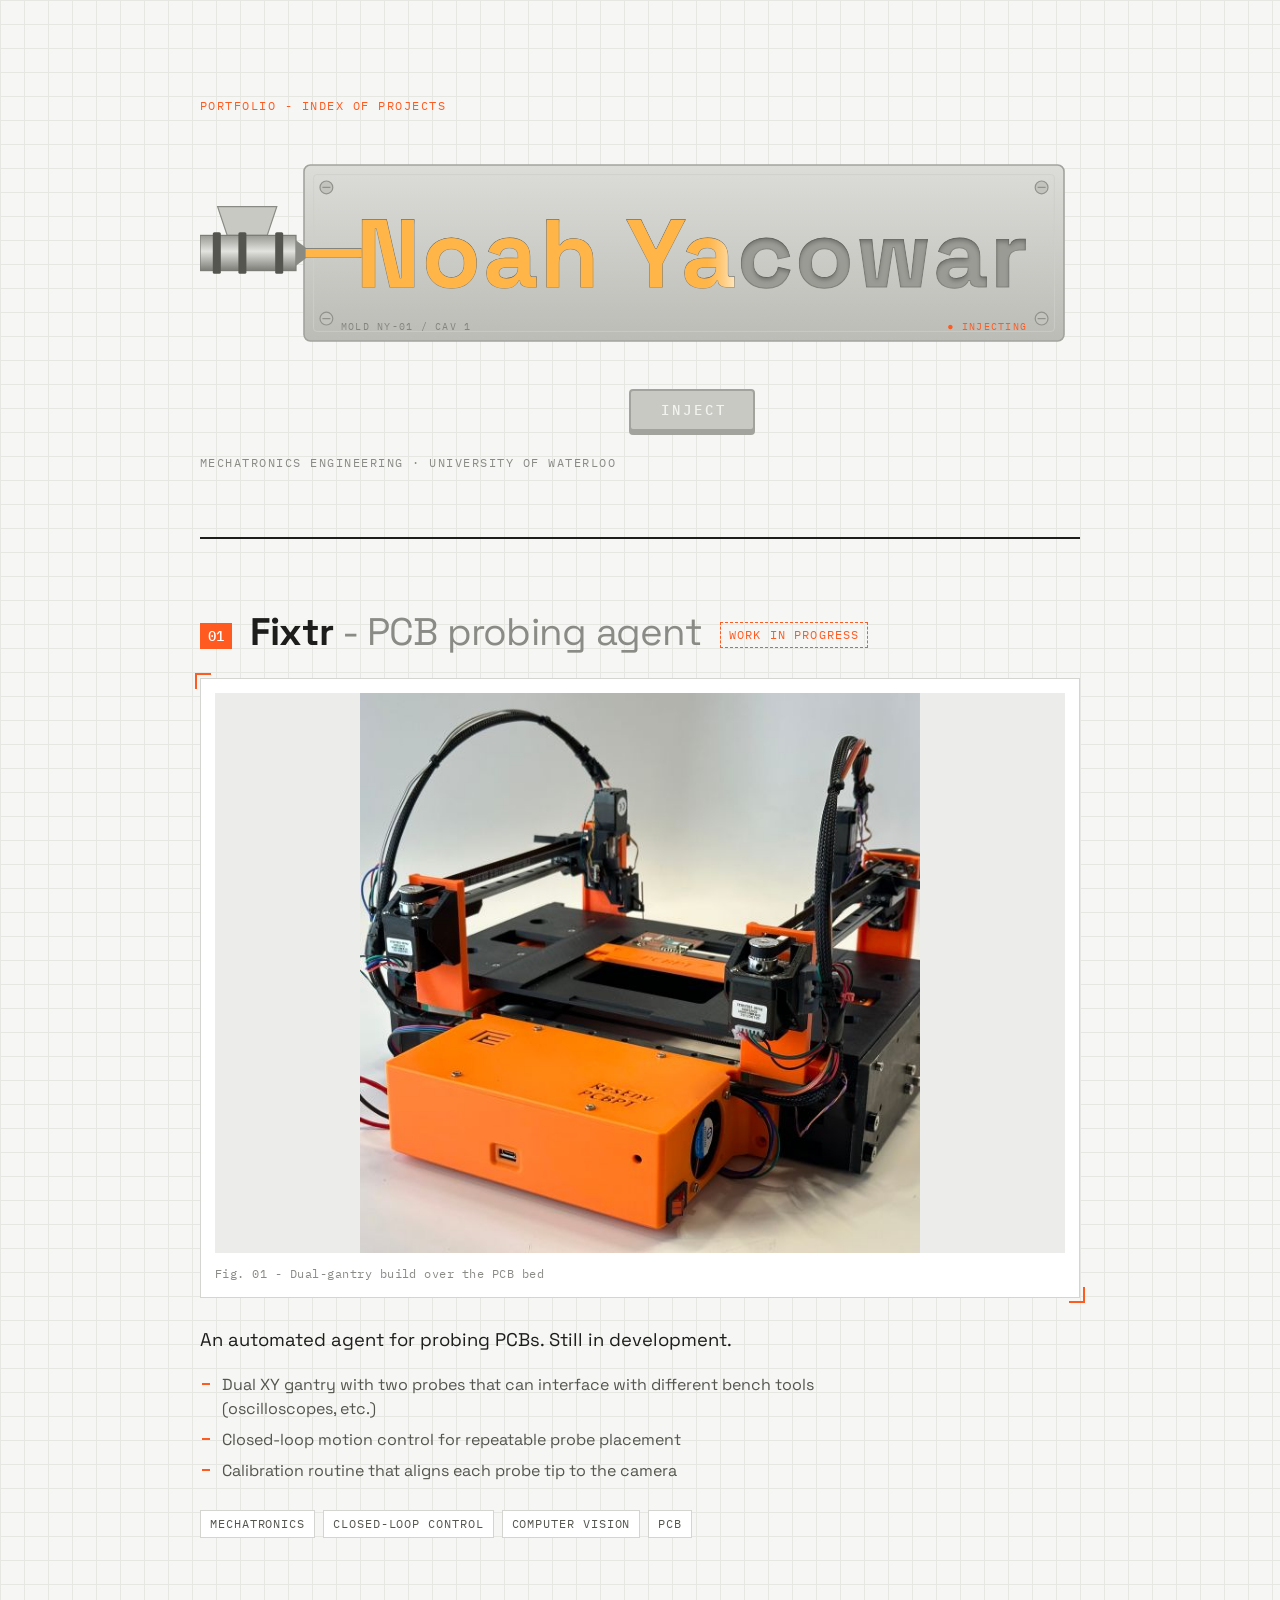
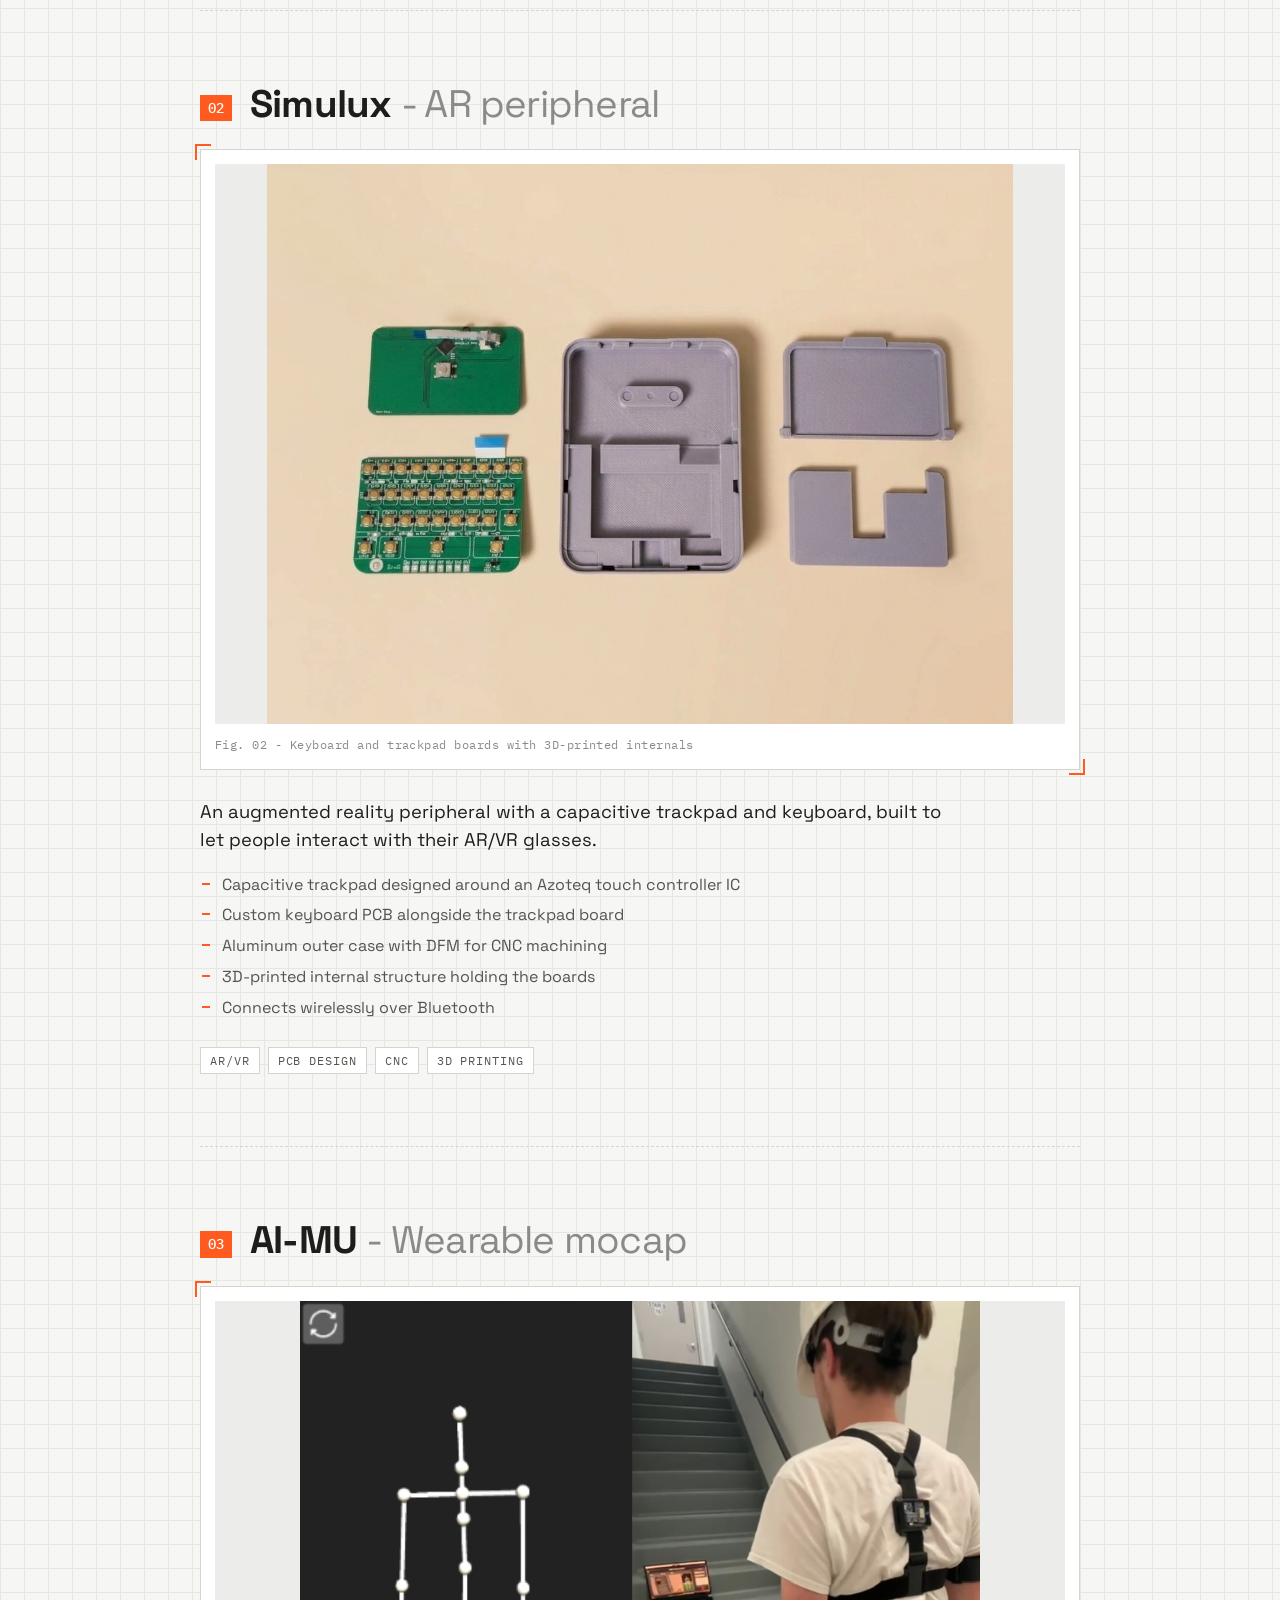
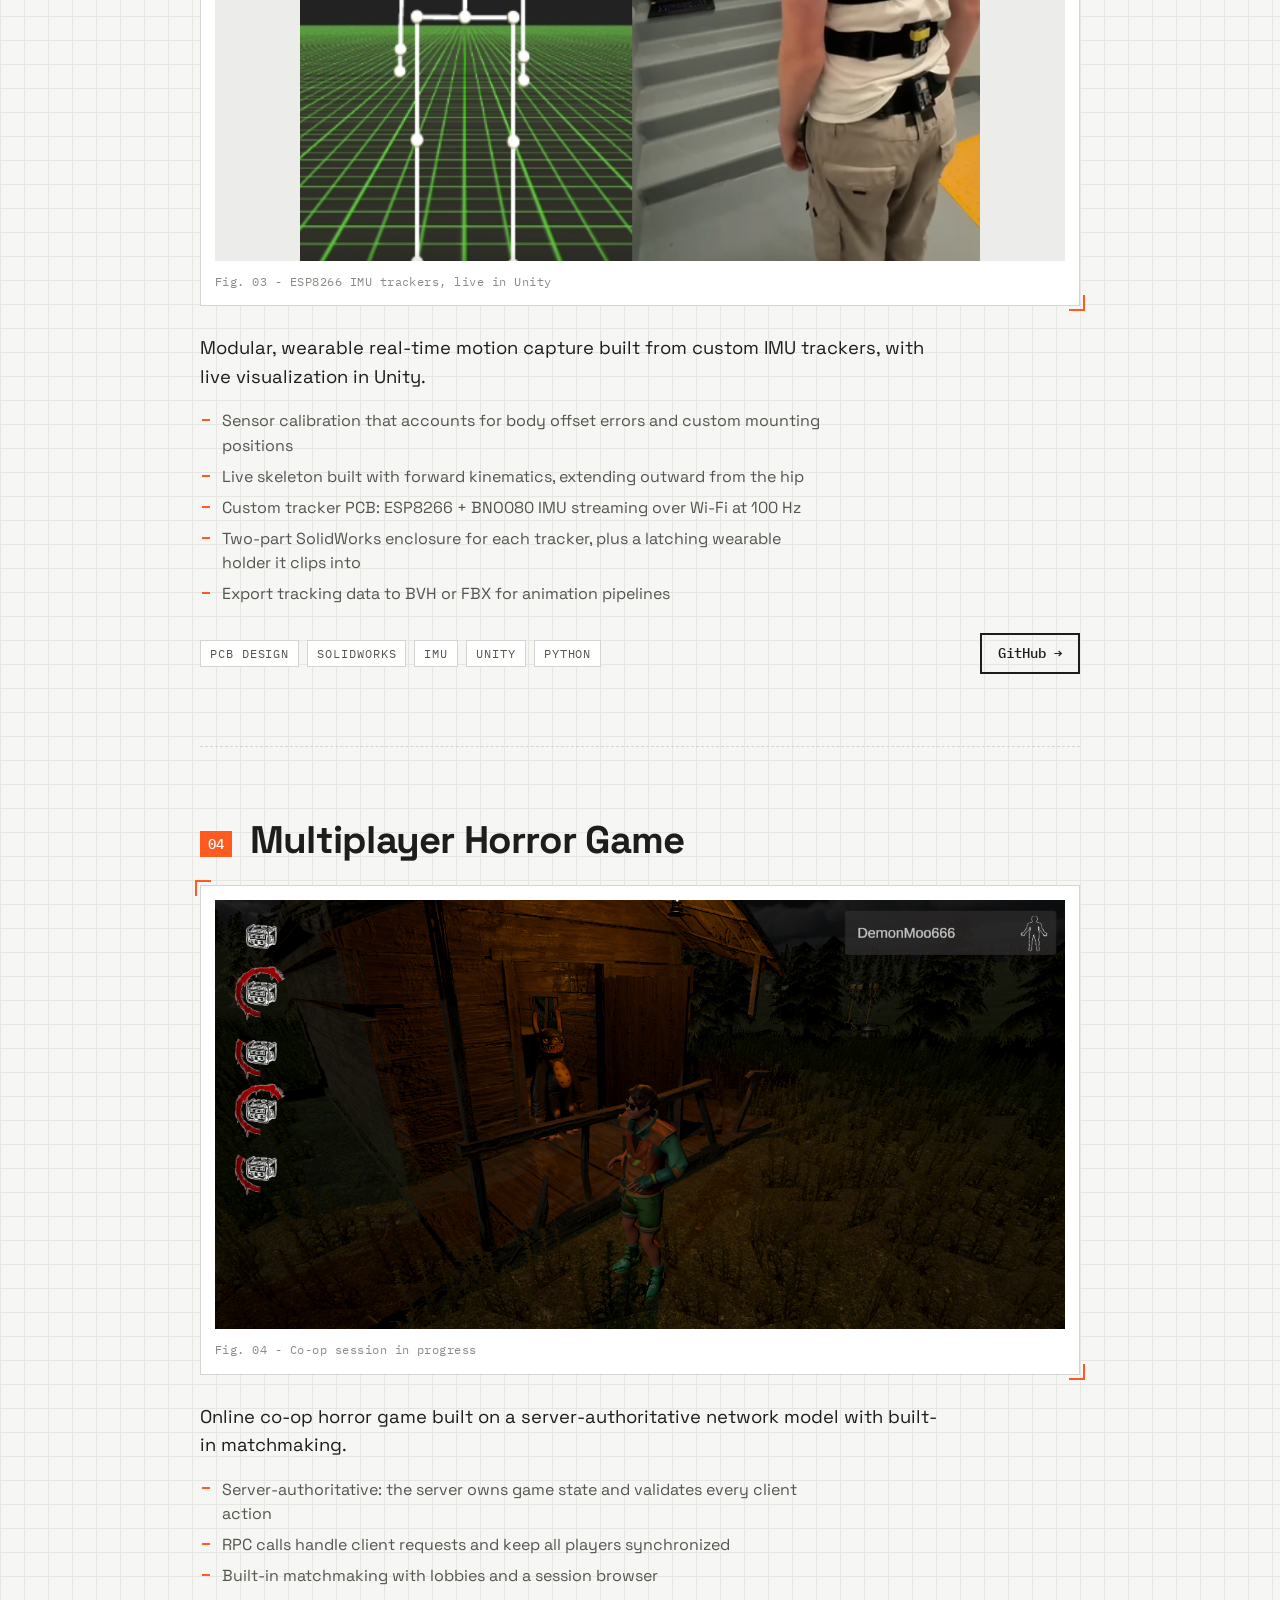
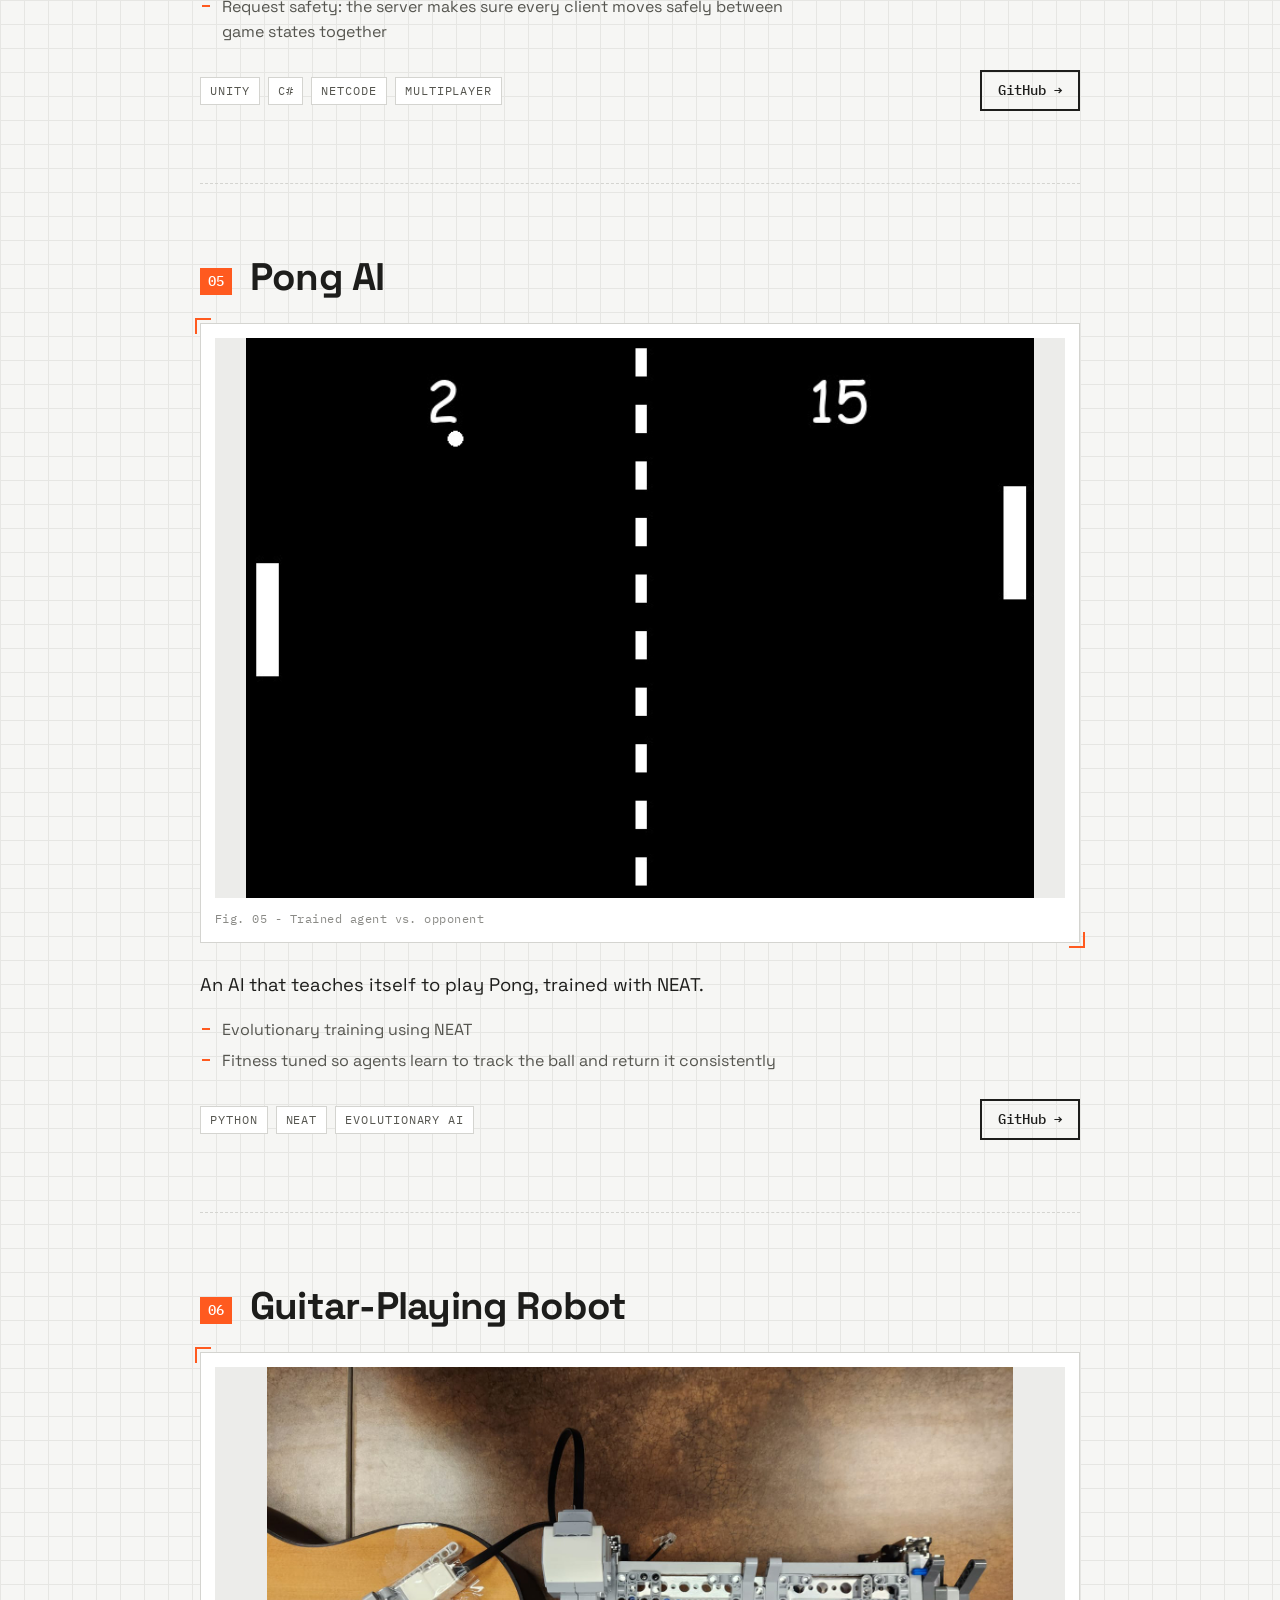
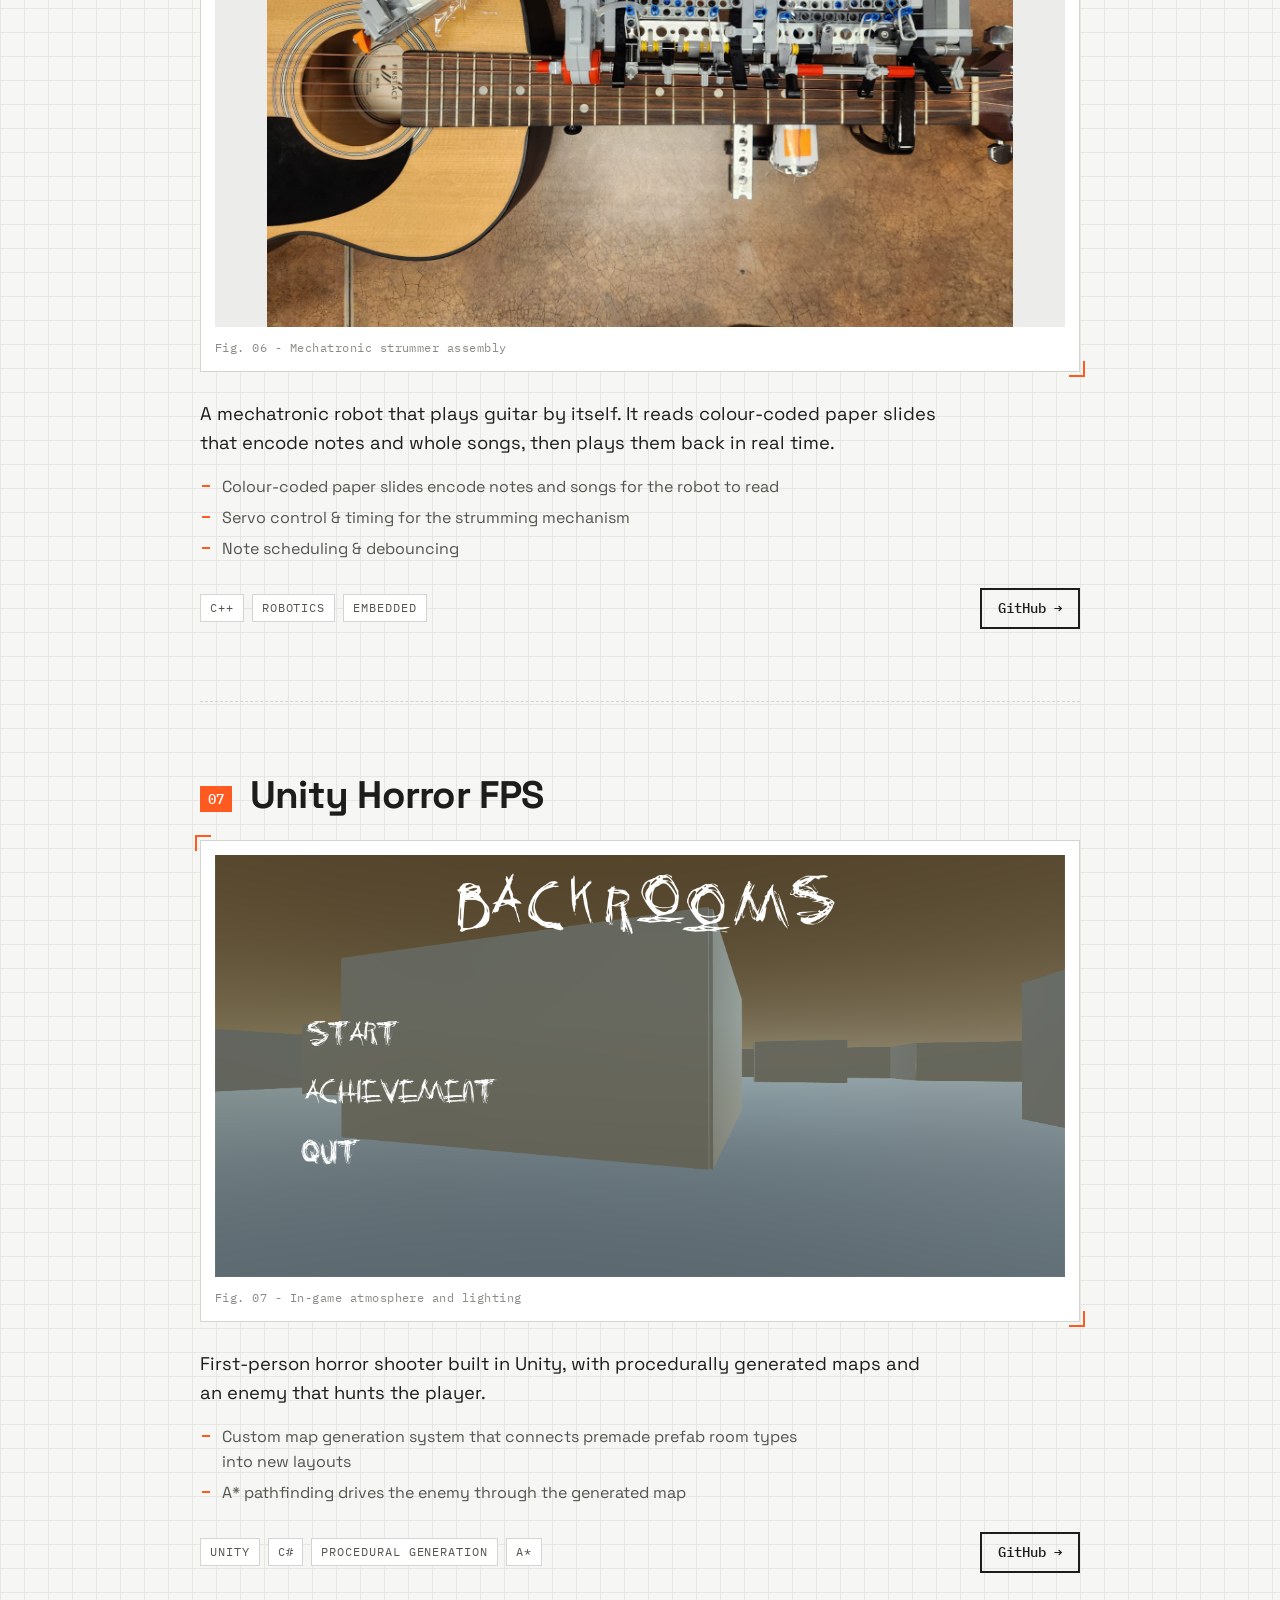
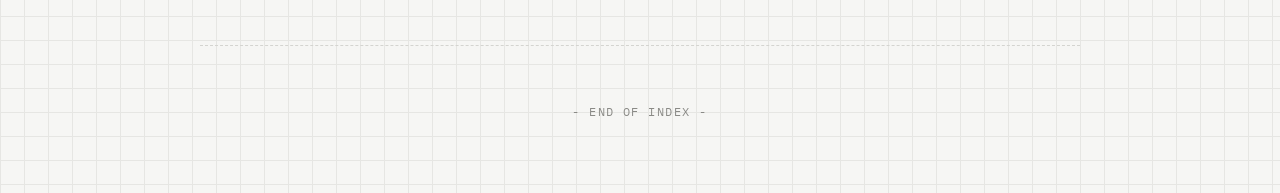
==== commit 135ca23f: "Project desc update" ====
--- a/index.html
+++ b/index.html
@@ -141,7 +141,7 @@
                 <figcaption>Fig. 01 - Dual-gantry build over the PCB bed</figcaption>
             </figure>
             <div class="project-body">
-                <p class="blurb">An automated agent for probing printed circuit boards. Still in development.</p>
+                <p class="blurb">An automated agent for probing PCBs. Still in development.</p>
                 <ul class="highlights">
                     <li>Dual XY gantry with two probes that can interface with different bench tools (oscilloscopes, etc.)</li>
                     <li>Closed-loop motion control for repeatable probe placement</li>
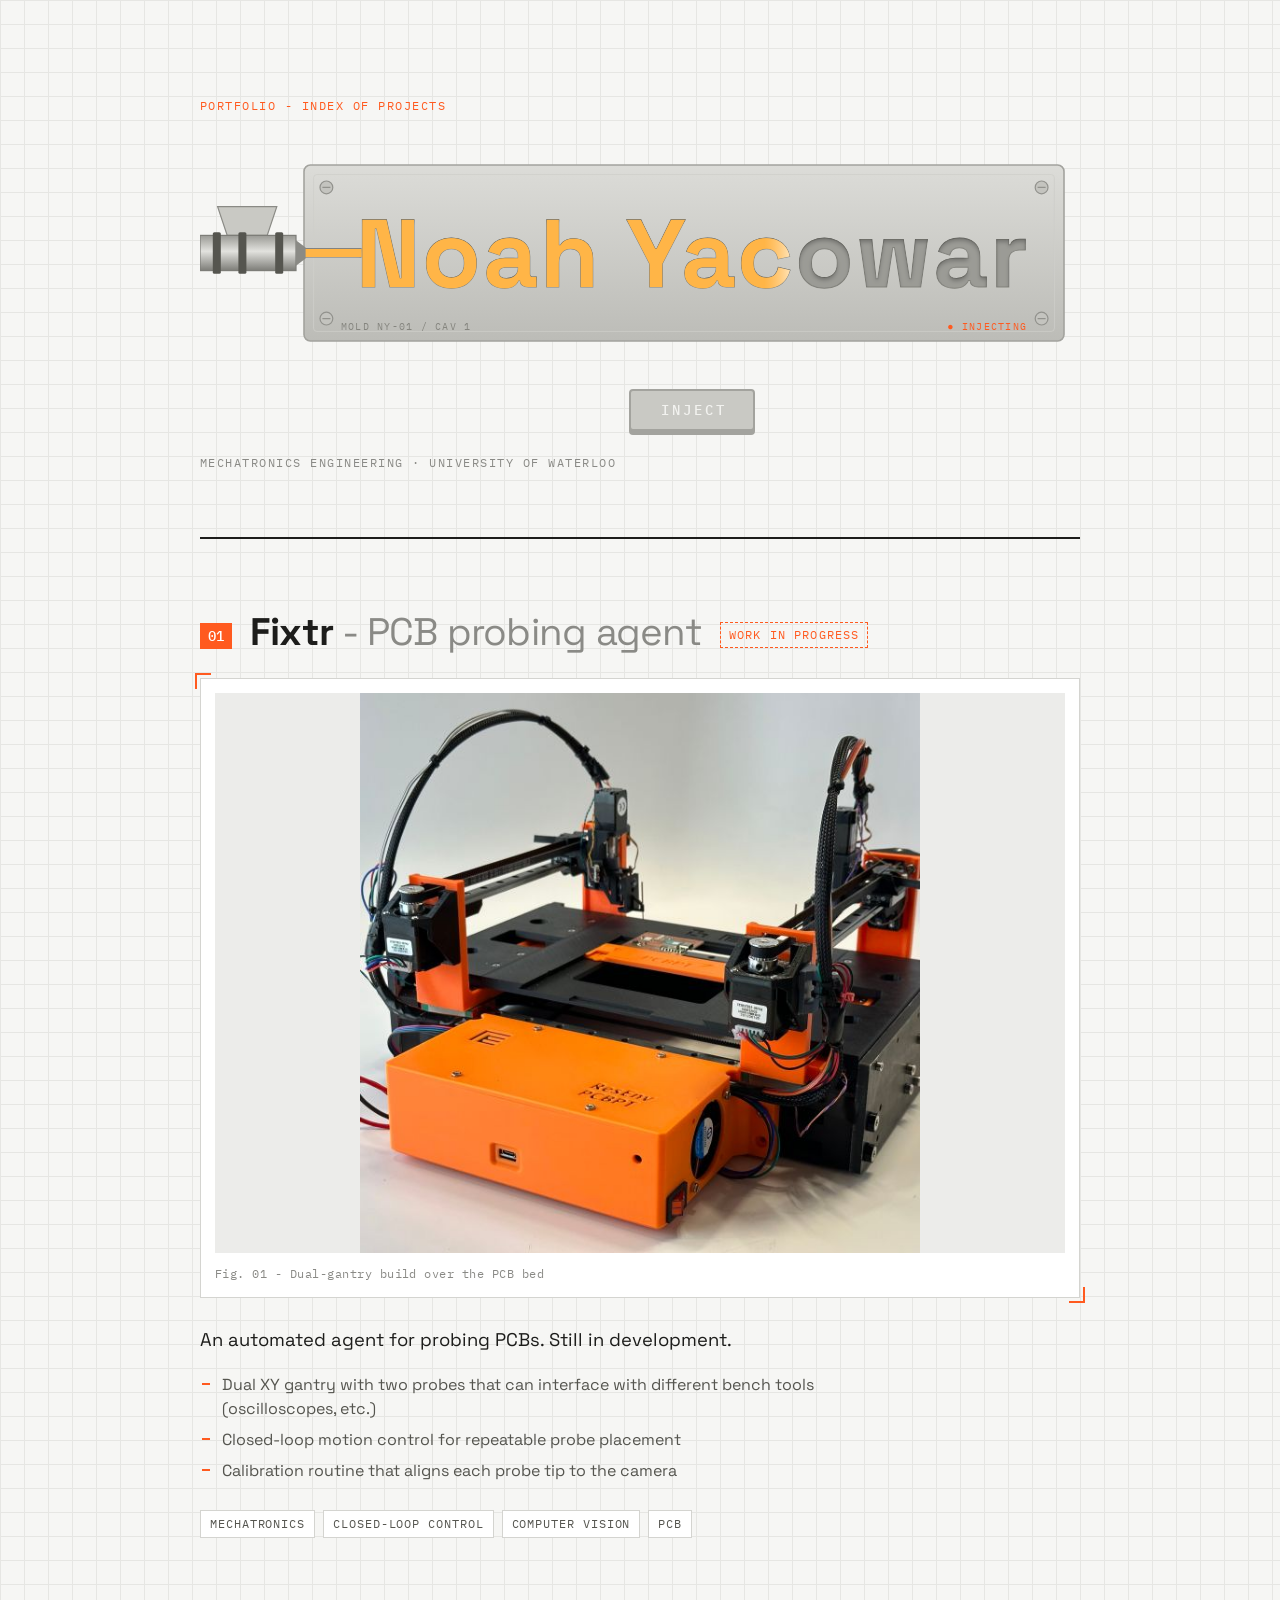
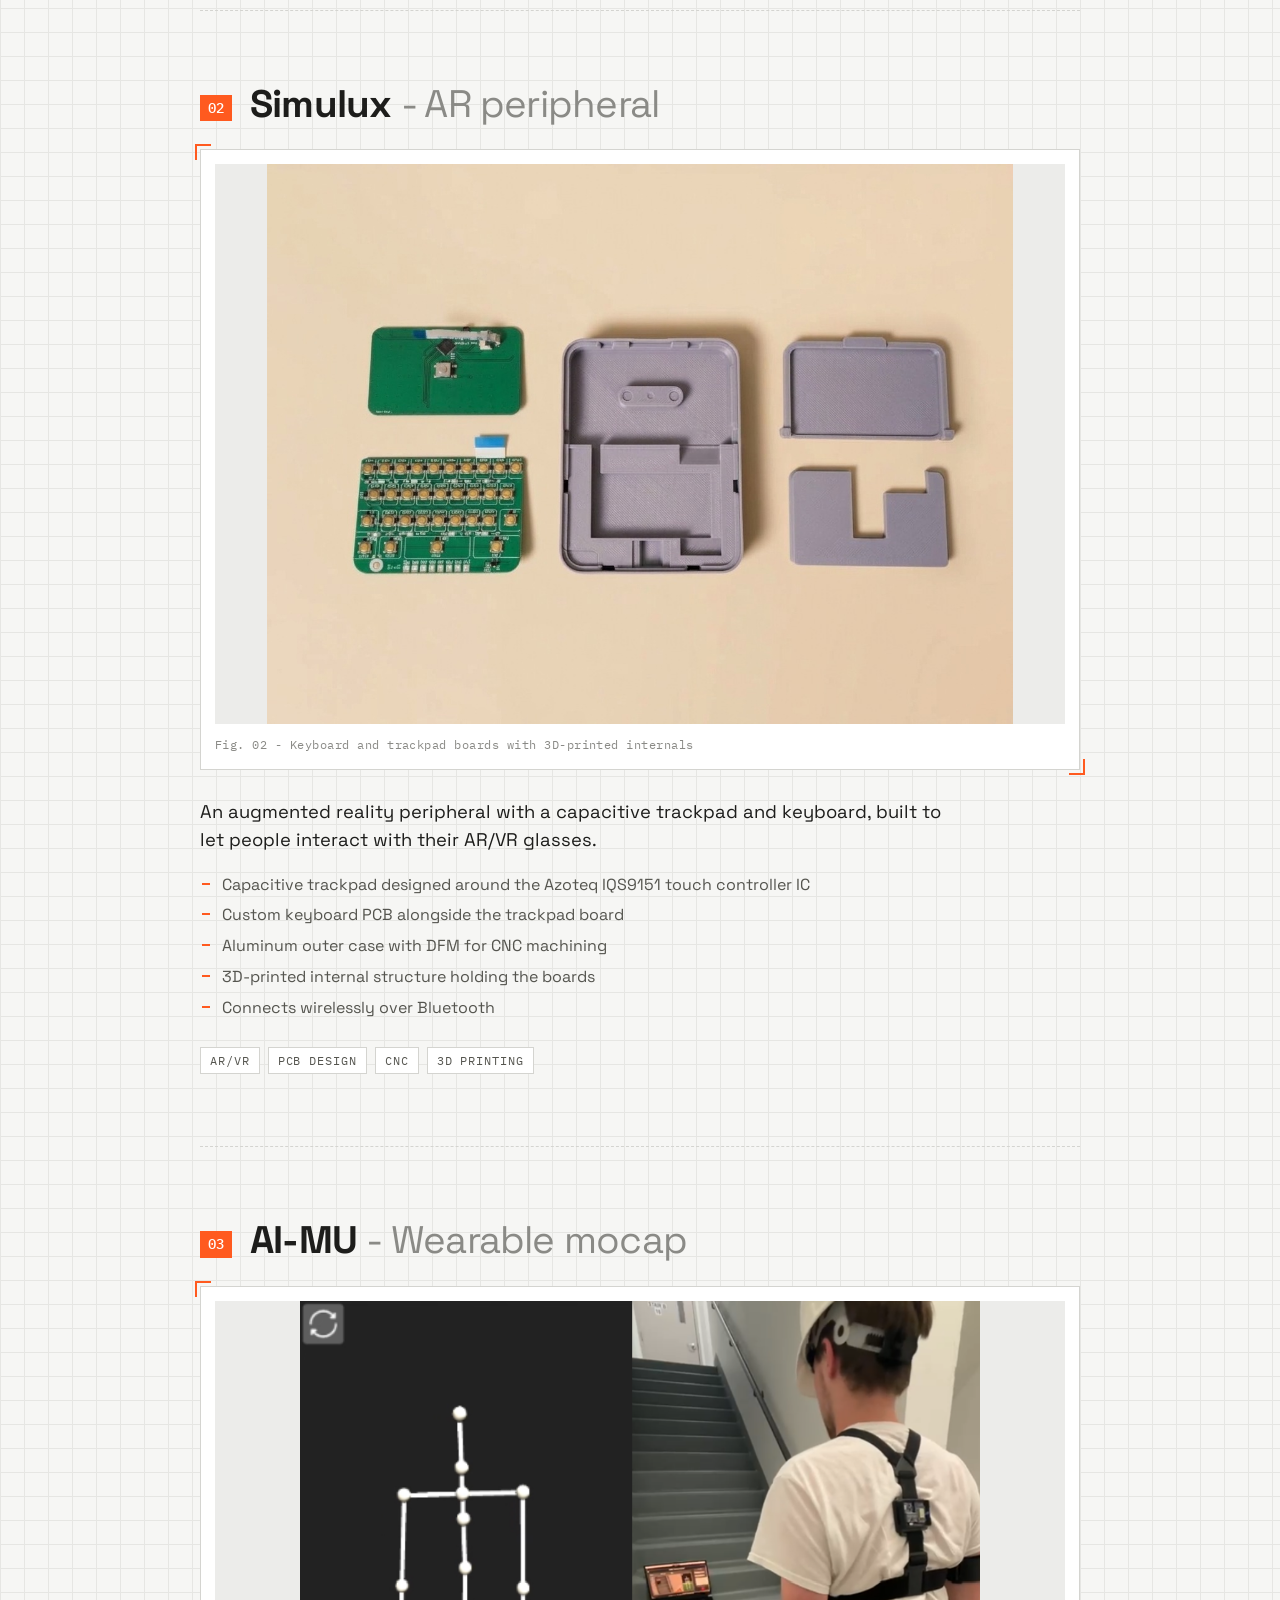
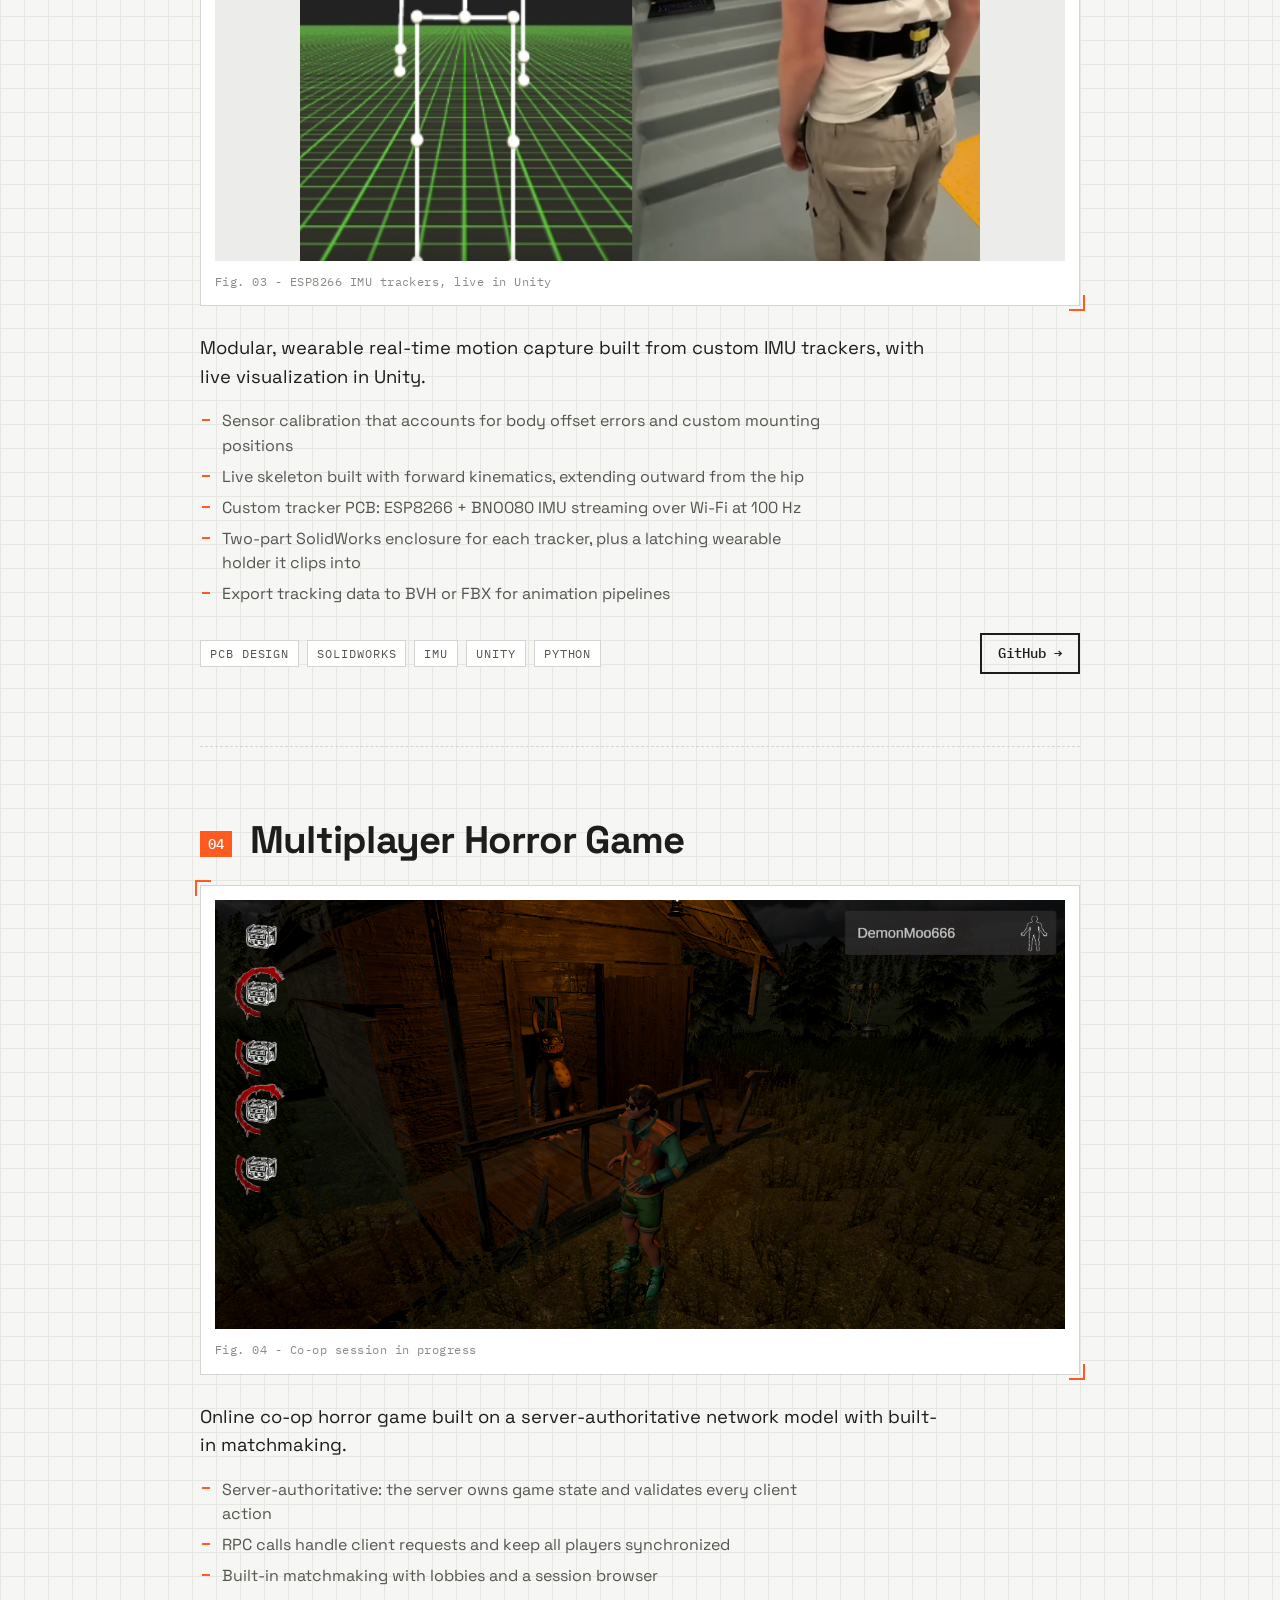
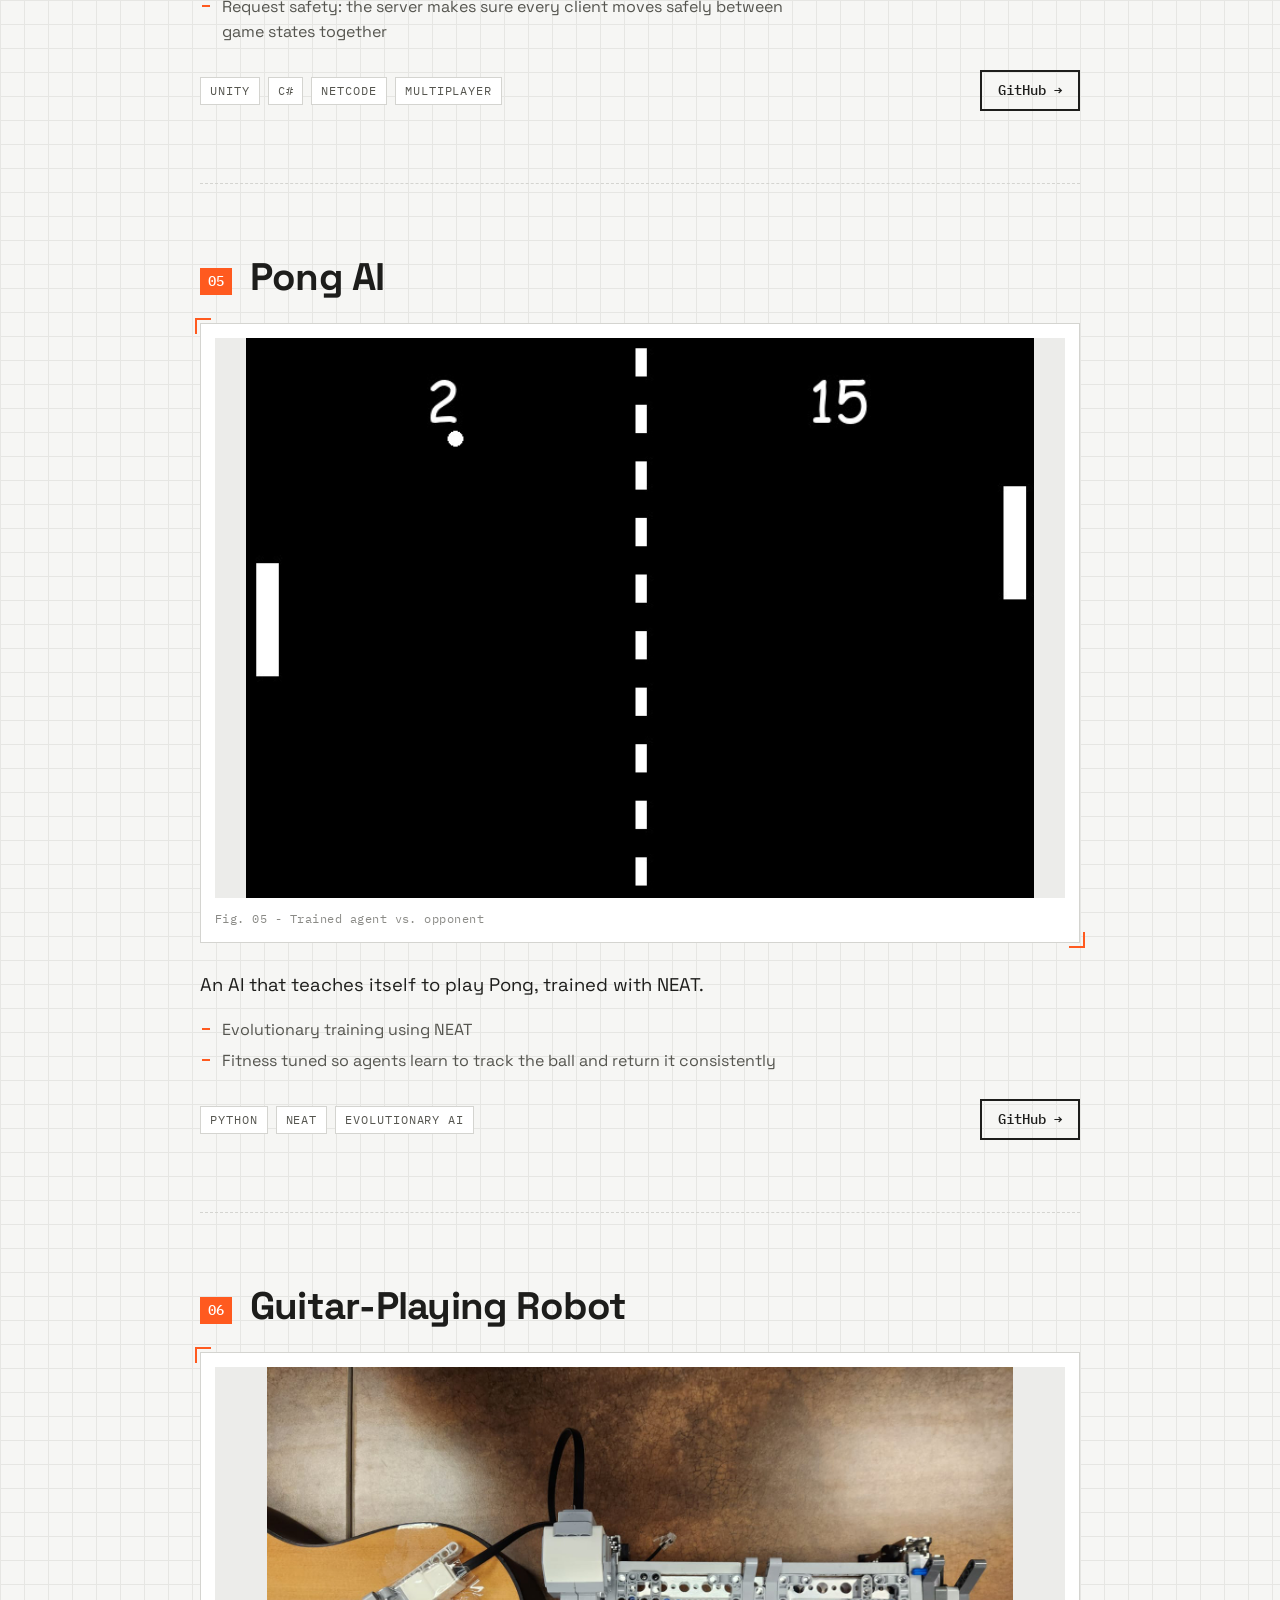
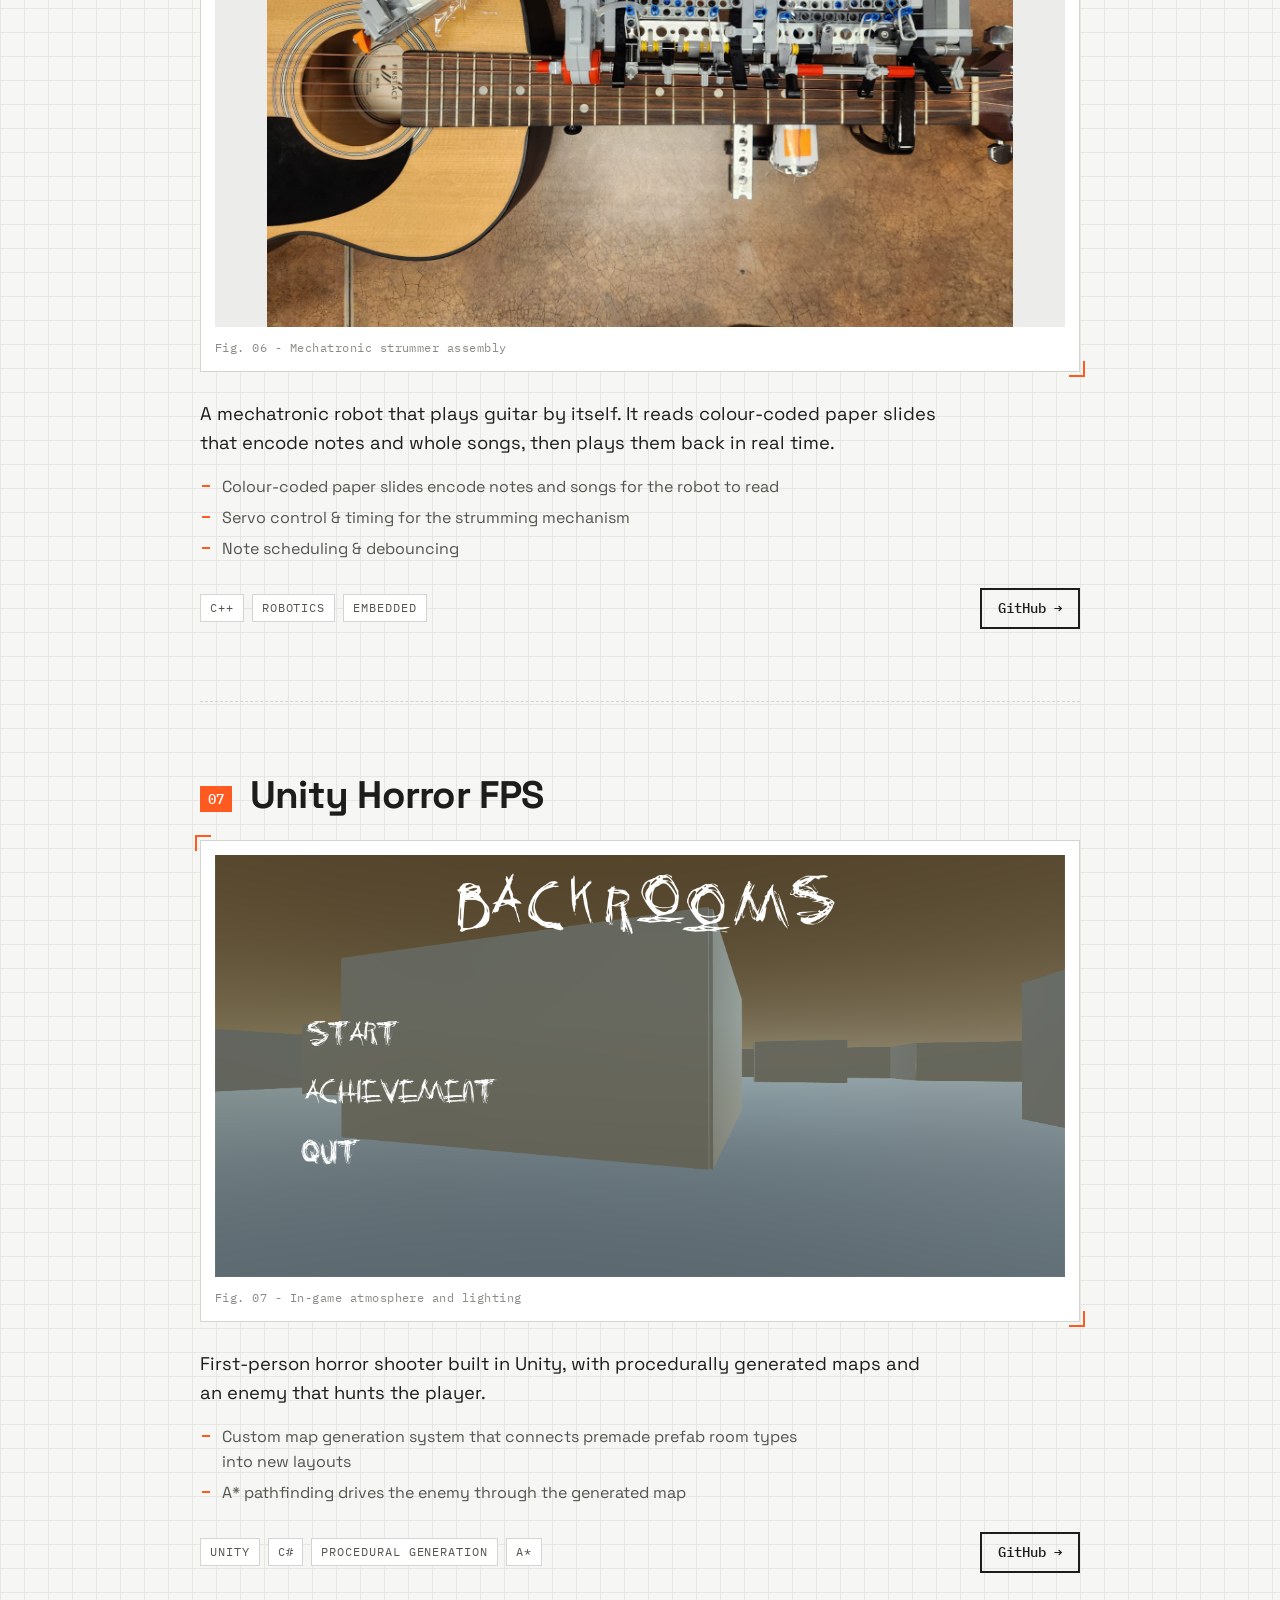
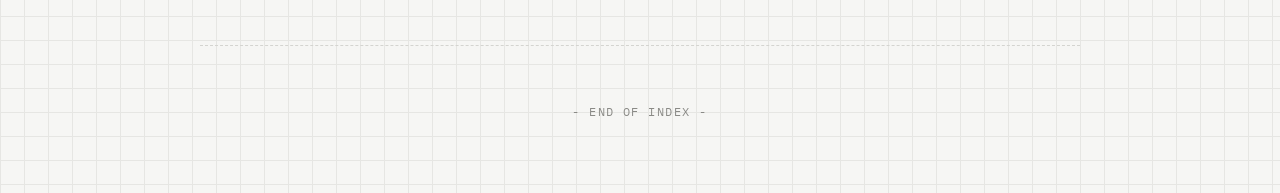
==== commit bceea2f8: "Project desc update" ====
--- a/index.html
+++ b/index.html
@@ -168,7 +168,7 @@
             <div class="project-body">
                 <p class="blurb">An augmented reality peripheral with a capacitive trackpad and keyboard, built to let people interact with their AR/VR glasses.</p>
                 <ul class="highlights">
-                    <li>Capacitive trackpad designed around an Azoteq touch controller IC</li>
+                    <li>Capacitive trackpad designed around the Azoteq IQS9151 touch controller IC</li>
                     <li>Custom keyboard PCB alongside the trackpad board</li>
                     <li>Aluminum outer case with DFM for CNC machining</li>
                     <li>3D-printed internal structure holding the boards</li>
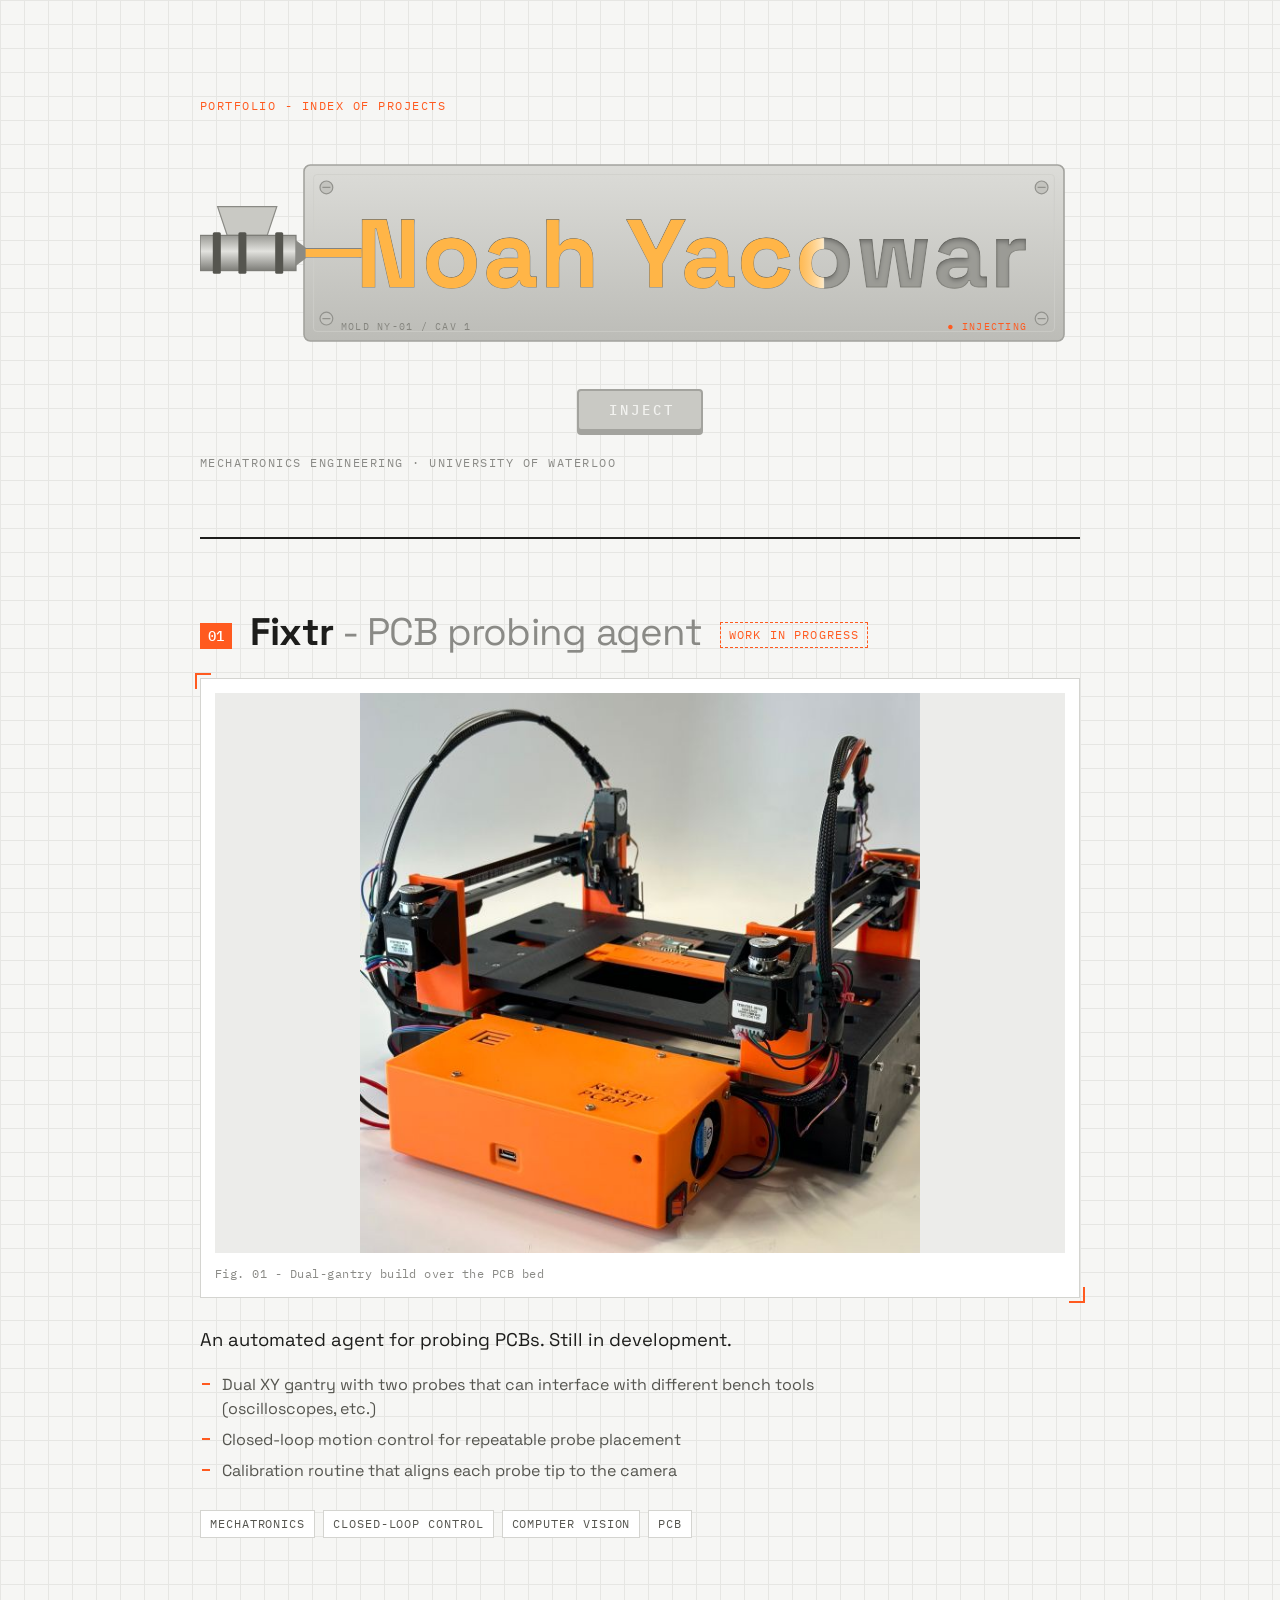
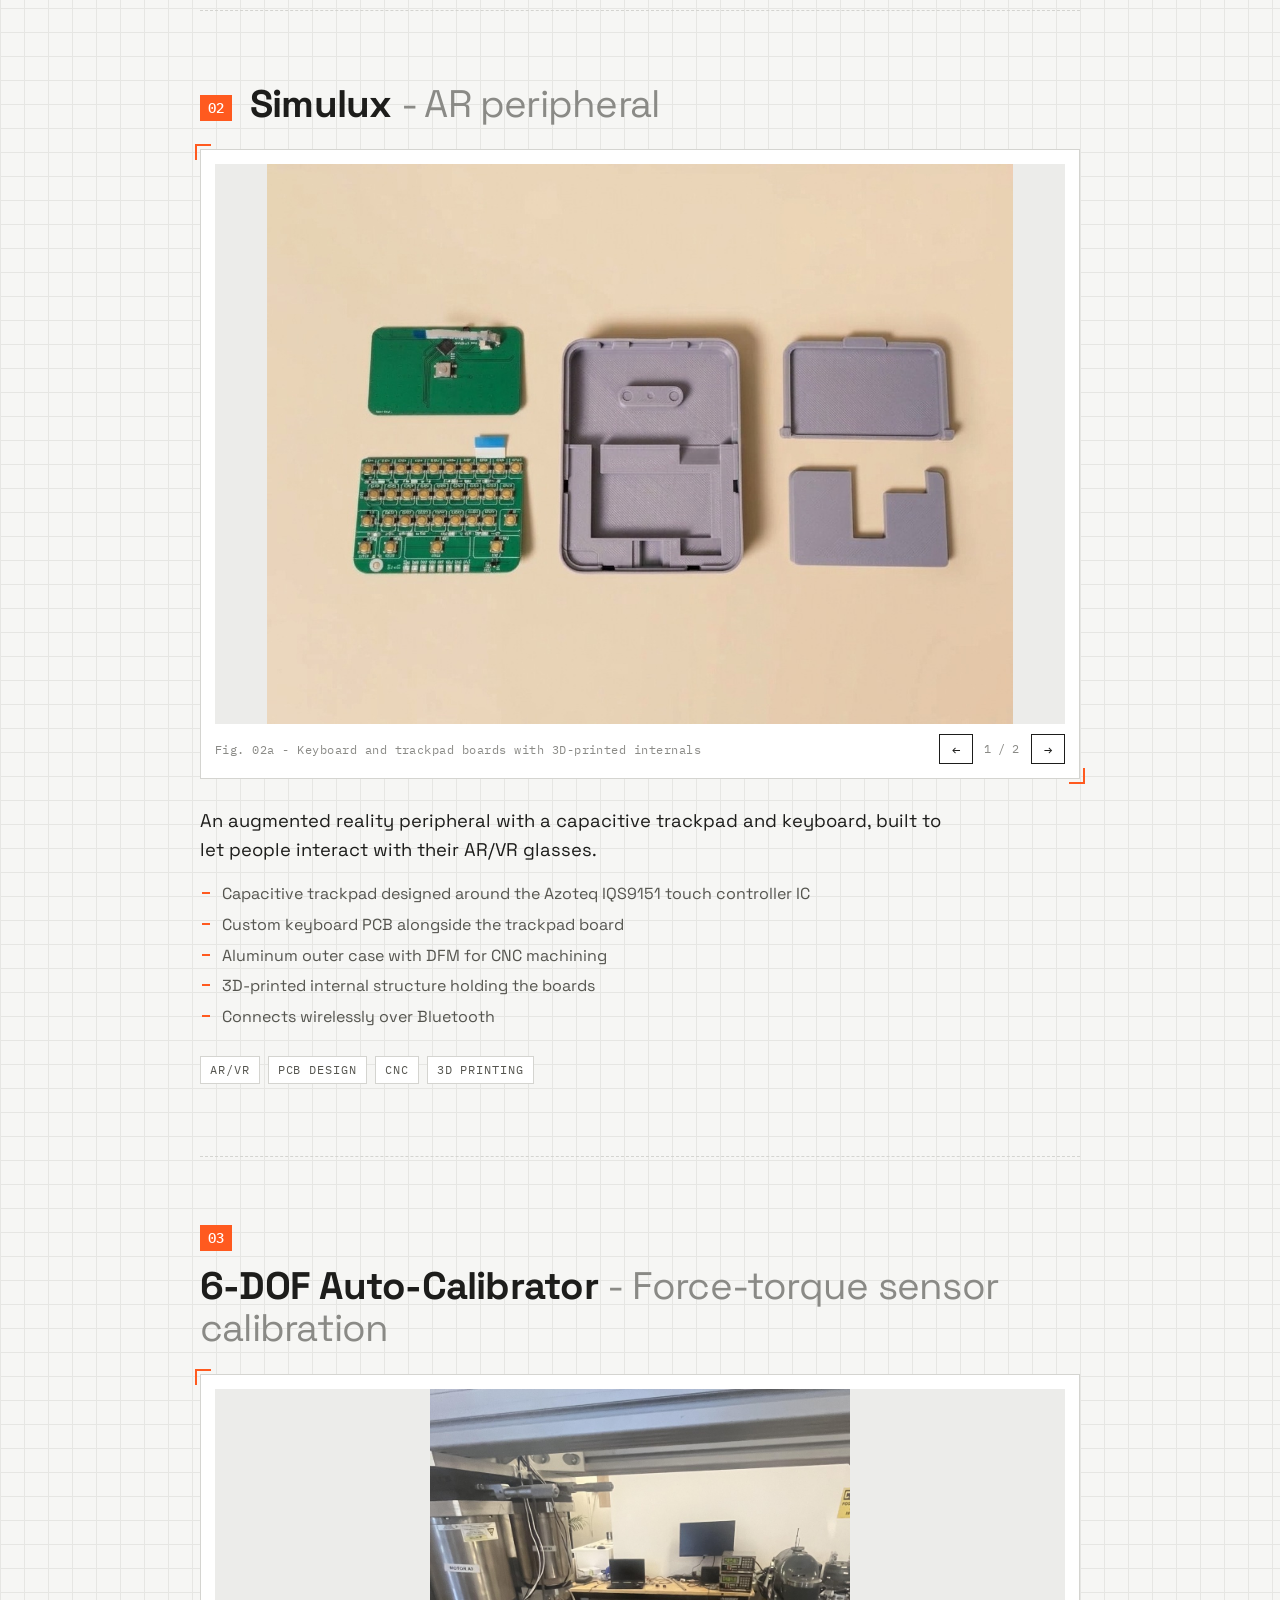
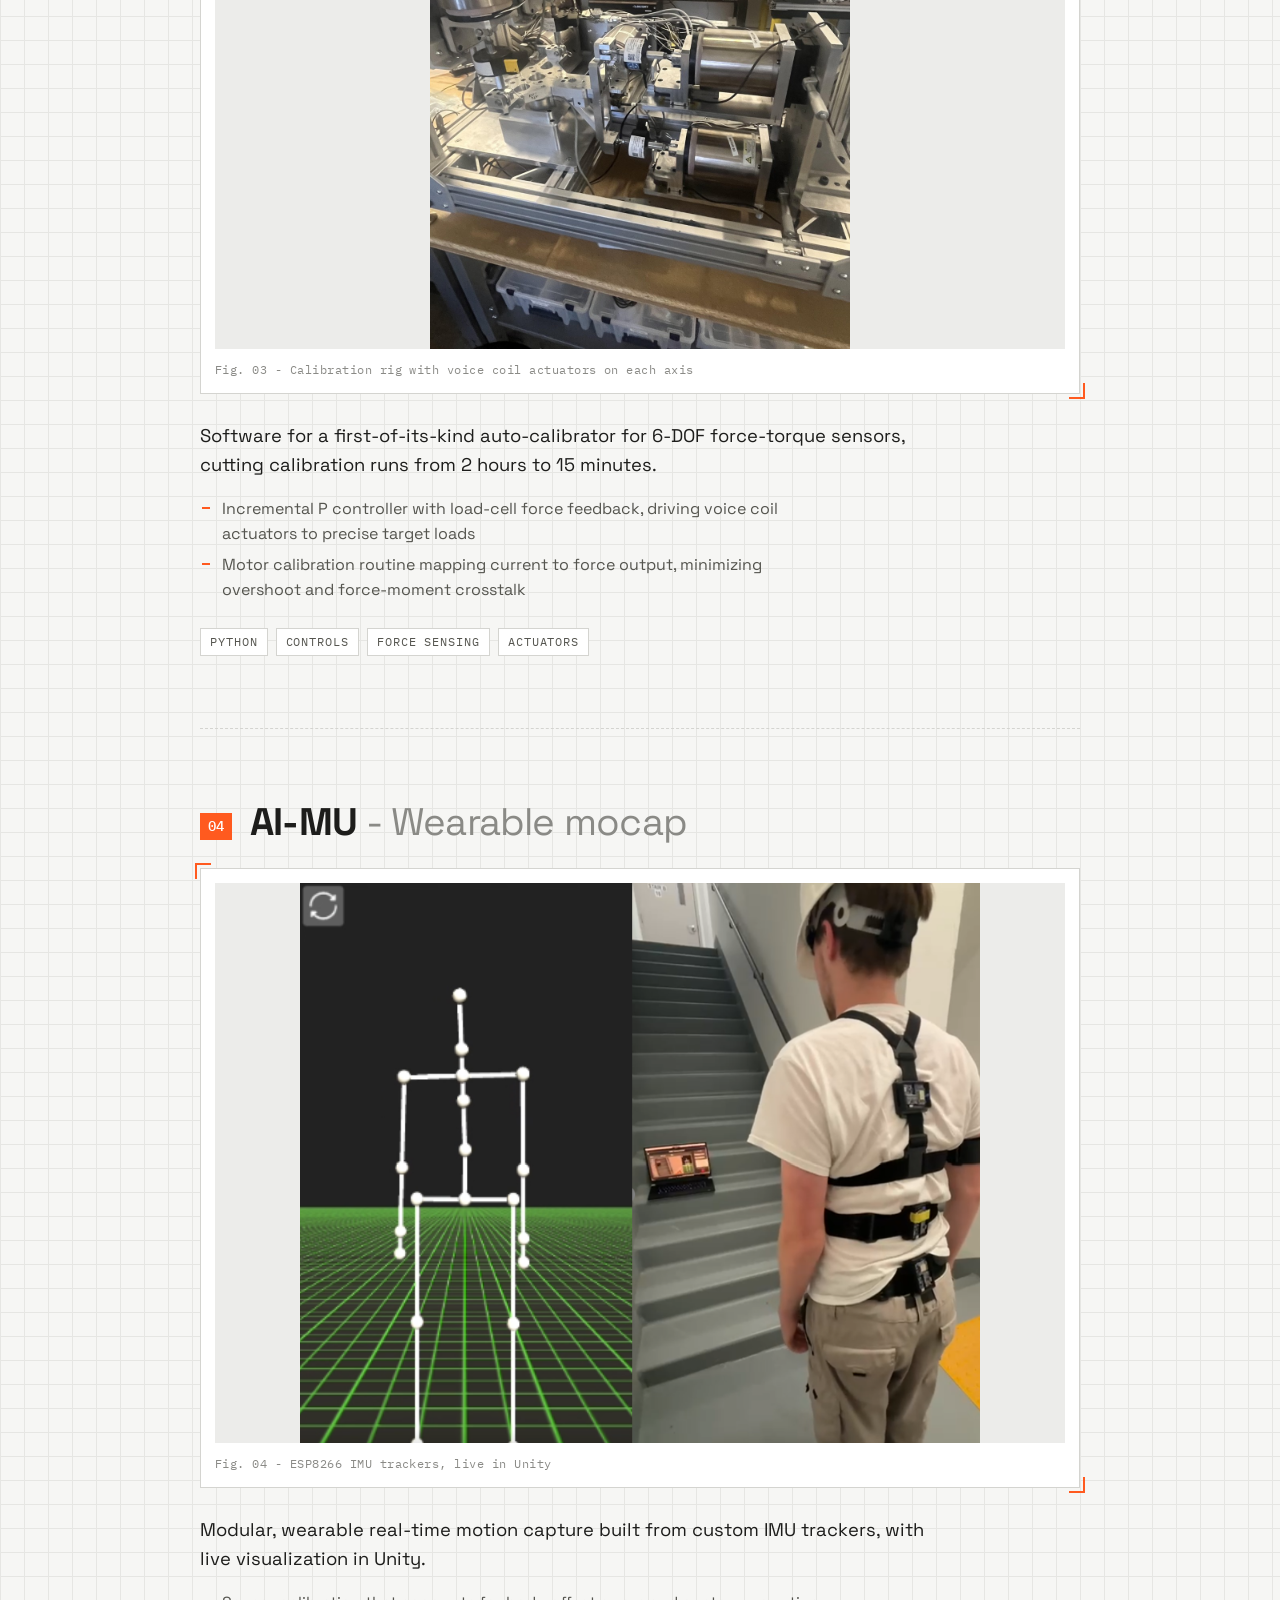
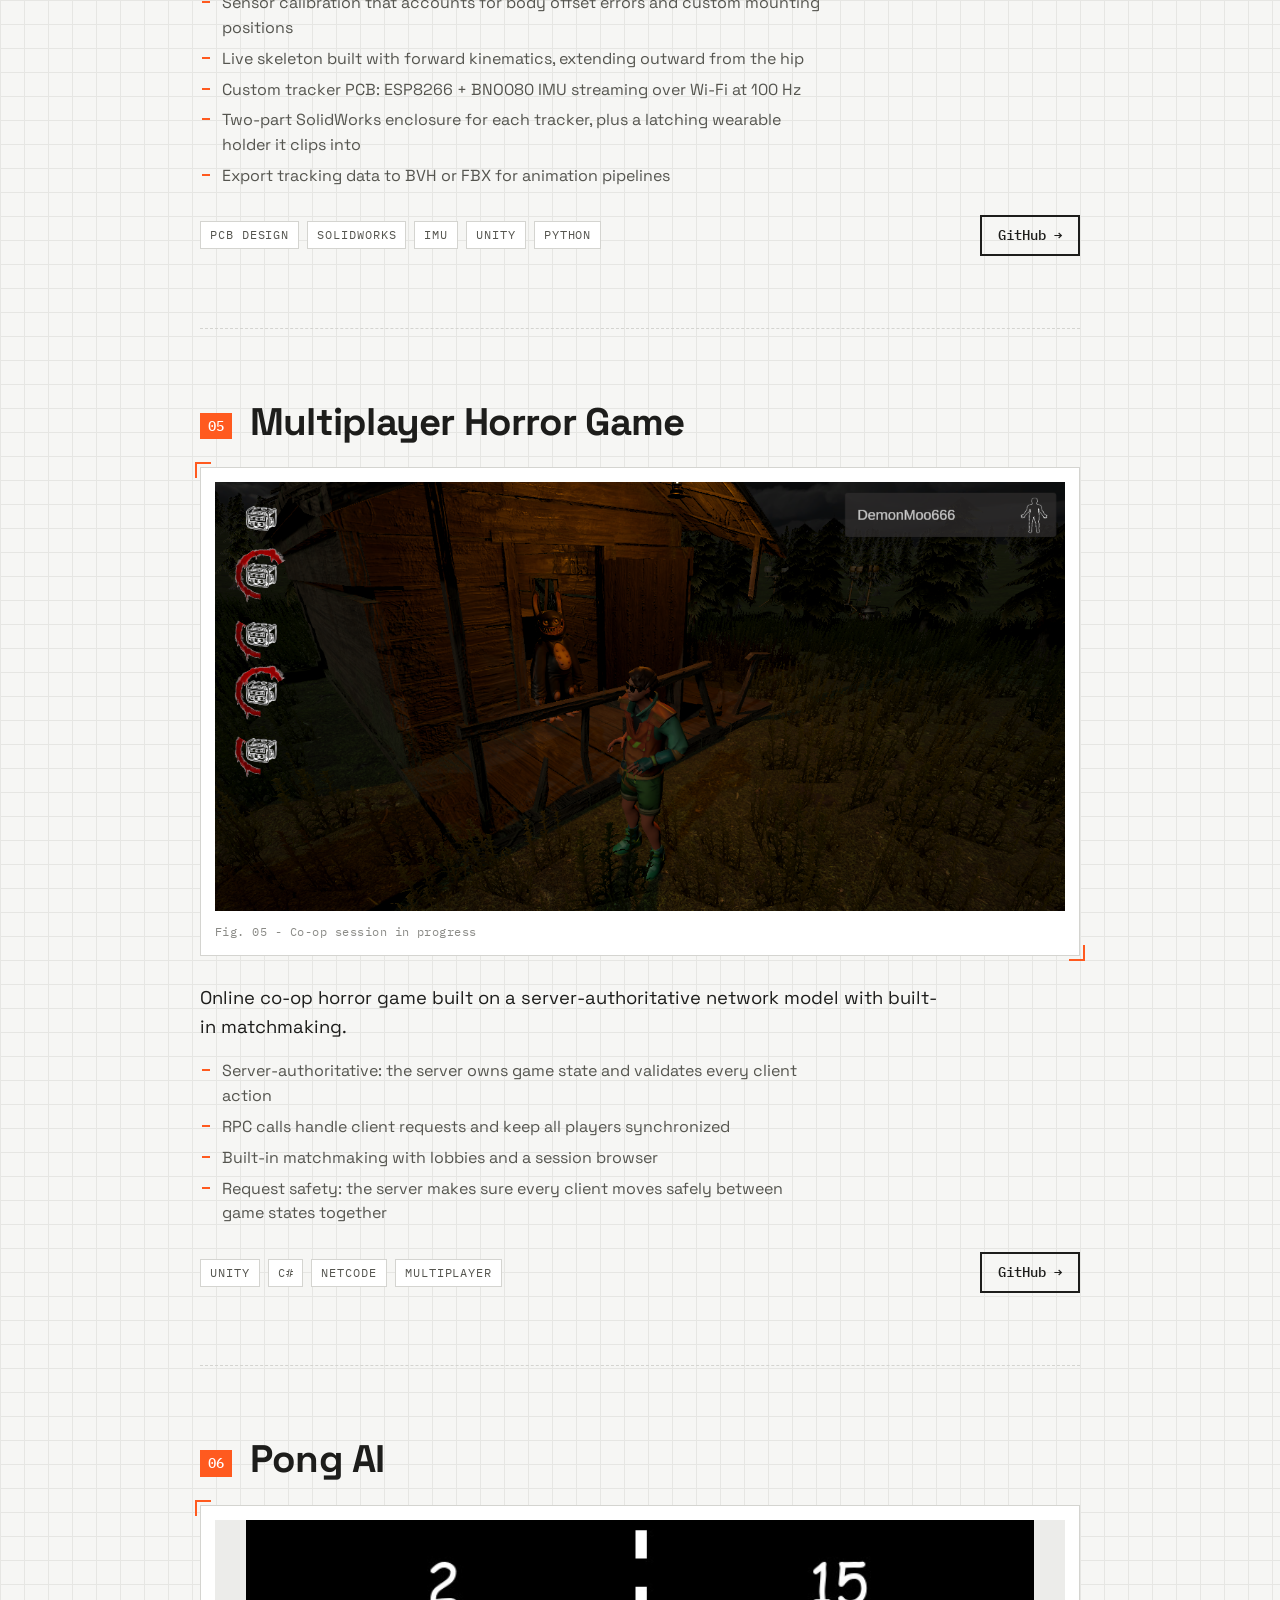
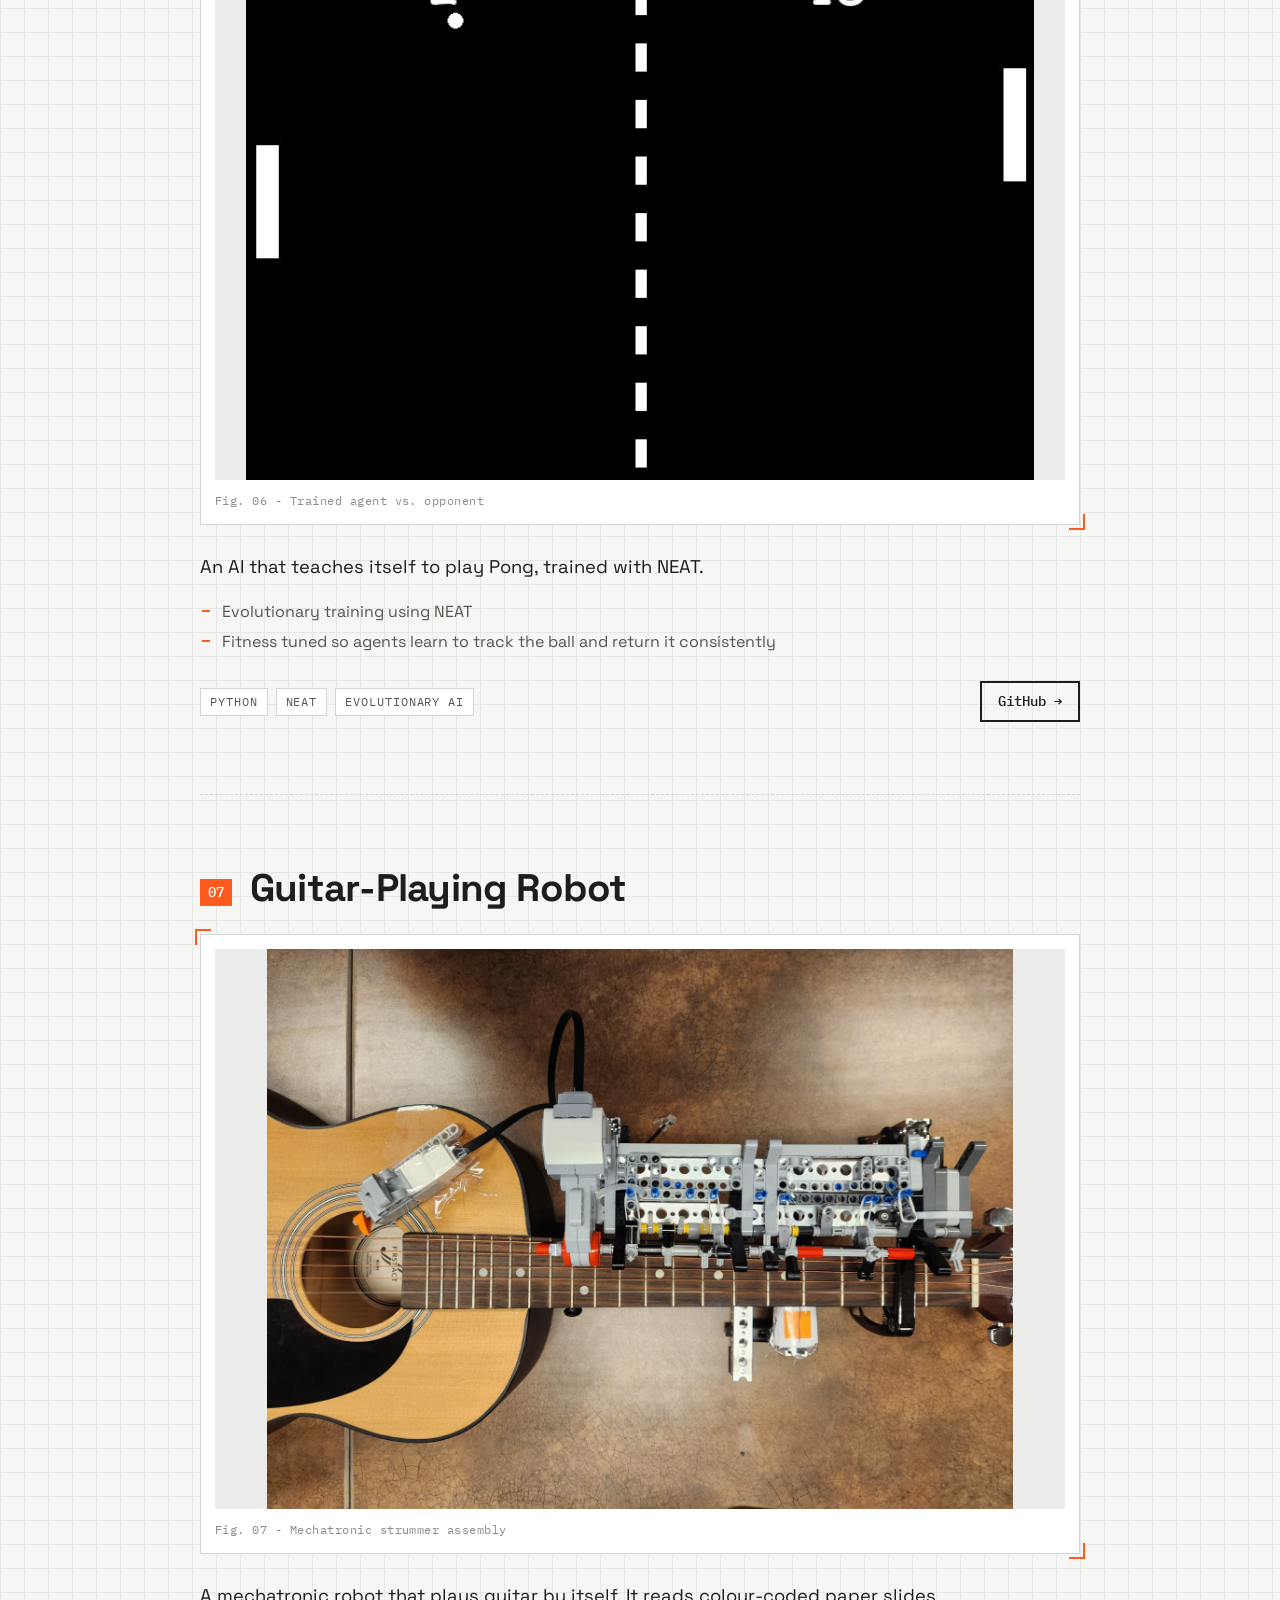
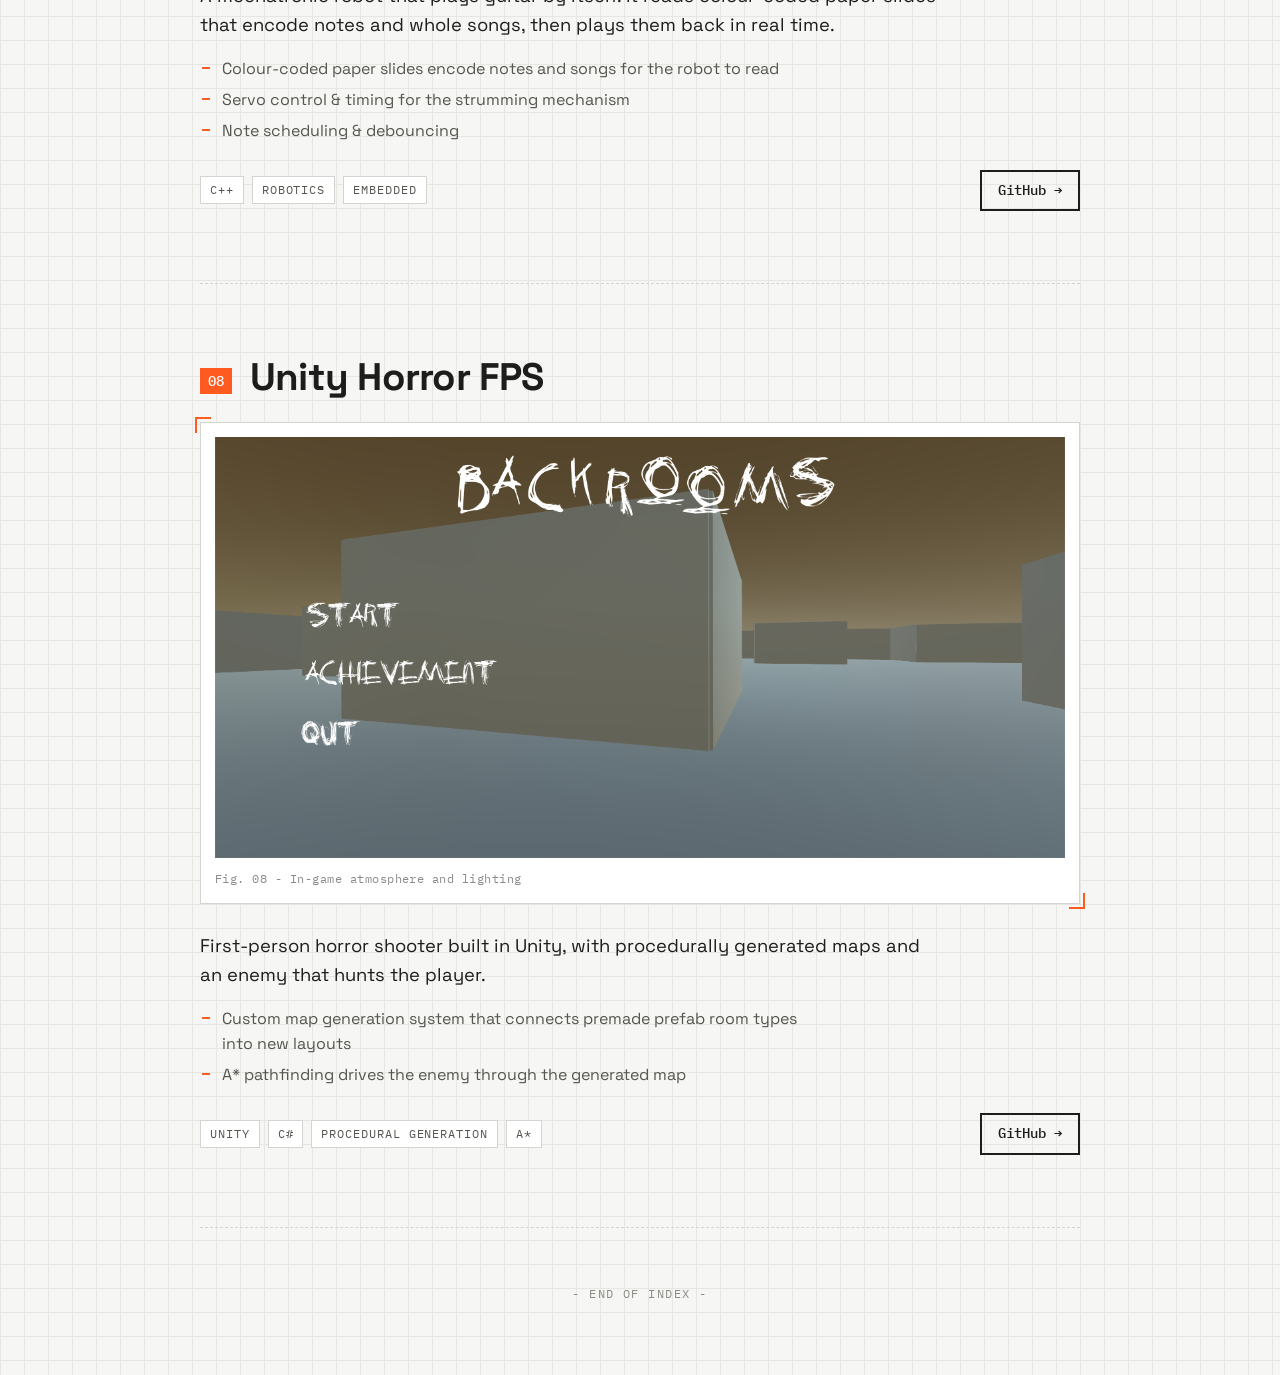
==== commit f388e005: "Add 6dof calibrator" ====
--- a/index.html
+++ b/index.html
@@ -159,11 +159,23 @@
                 <span class="index">02</span>
                 <h2>Simulux <span class="sub">- AR peripheral</span></h2>
             </div>
-            <figure class="plate">
-                <a href="img/simulux.jpg" target="_blank" rel="noopener">
-                    <img src="img/simulux.jpg" alt="Simulux keyboard and trackpad boards with 3D-printed internals">
-                </a>
-                <figcaption>Fig. 02 - Keyboard and trackpad boards with 3D-printed internals</figcaption>
+            <figure class="plate gallery">
+                <div class="slides">
+                    <a class="slide is-active" href="img/simulux.jpg" target="_blank" rel="noopener" data-caption="Fig. 02a - Keyboard and trackpad boards with 3D-printed internals">
+                        <img src="img/simulux.jpg" alt="Simulux keyboard and trackpad boards with 3D-printed internals">
+                    </a>
+                    <a class="slide" href="img/simulux-2.jpg" target="_blank" rel="noopener" data-caption="Fig. 02b - Keyboard board fitted in the case during bring-up">
+                        <img src="img/simulux-2.jpg" alt="Simulux keyboard board in its case, wired to a breadboard" loading="lazy">
+                    </a>
+                </div>
+                <div class="gallery-bar">
+                    <figcaption>Fig. 02a - Keyboard and trackpad boards with 3D-printed internals</figcaption>
+                    <div class="gallery-nav">
+                        <button type="button" class="g-prev" aria-label="Previous photo">&larr;</button>
+                        <span class="g-count">1 / 2</span>
+                        <button type="button" class="g-next" aria-label="Next photo">&rarr;</button>
+                    </div>
+                </div>
             </figure>
             <div class="project-body">
                 <p class="blurb">An augmented reality peripheral with a capacitive trackpad and keyboard, built to let people interact with their AR/VR glasses.</p>
@@ -184,13 +196,37 @@
         <article class="project">
             <div class="project-head">
                 <span class="index">03</span>
+                <h2>6-DOF Auto-Calibrator <span class="sub">- Force-torque sensor calibration</span></h2>
+            </div>
+            <figure class="plate">
+                <a href="img/calibration-rig.jpg" target="_blank" rel="noopener">
+                    <img src="img/calibration-rig.jpg" alt="6-DOF force-torque sensor auto-calibration rig">
+                </a>
+                <figcaption>Fig. 03 - Calibration rig with voice coil actuators on each axis</figcaption>
+            </figure>
+            <div class="project-body">
+                <p class="blurb">Software for a first-of-its-kind auto-calibrator for 6-DOF force-torque sensors, cutting calibration runs from 2 hours to 15 minutes.</p>
+                <ul class="highlights">
+                    <li>Incremental P controller with load-cell force feedback, driving voice coil actuators to precise target loads</li>
+                    <li>Motor calibration routine mapping current to force output, minimizing overshoot and force-moment crosstalk</li>
+                </ul>
+                <div class="meta">
+                    <div class="tags"><span>Python</span><span>Controls</span><span>Force Sensing</span><span>Actuators</span></div>
+                </div>
+            </div>
+        </article>
+
+        <!-- 04 -->
+        <article class="project">
+            <div class="project-head">
+                <span class="index">04</span>
                 <h2>AI-MU <span class="sub">- Wearable mocap</span></h2>
             </div>
             <figure class="plate">
                 <a href="img/port5.png" target="_blank" rel="noopener">
                     <img src="img/port5.png" alt="AI-MU Motion Capture">
                 </a>
-                <figcaption>Fig. 03 - ESP8266 IMU trackers, live in Unity</figcaption>
+                <figcaption>Fig. 04 - ESP8266 IMU trackers, live in Unity</figcaption>
             </figure>
             <div class="project-body">
                 <p class="blurb">Modular, wearable real-time motion capture built from custom IMU trackers, with live visualization in Unity.</p>
@@ -208,17 +244,17 @@
             </div>
         </article>
 
-        <!-- 04 -->
-        <article class="project">
-            <div class="project-head">
-                <span class="index">04</span>
+        <!-- 05 -->
+        <article class="project">
+            <div class="project-head">
+                <span class="index">05</span>
                 <h2>Multiplayer Horror Game</h2>
             </div>
             <figure class="plate">
                 <a href="img/port4.png" target="_blank" rel="noopener">
                     <img src="img/port4.png" alt="Multiplayer Horror Game">
                 </a>
-                <figcaption>Fig. 04 - Co-op session in progress</figcaption>
+                <figcaption>Fig. 05 - Co-op session in progress</figcaption>
             </figure>
             <div class="project-body">
                 <p class="blurb">Online co-op horror game built on a server-authoritative network model with built-in matchmaking.</p>
@@ -235,17 +271,17 @@
             </div>
         </article>
 
-        <!-- 05 -->
-        <article class="project">
-            <div class="project-head">
-                <span class="index">05</span>
+        <!-- 06 -->
+        <article class="project">
+            <div class="project-head">
+                <span class="index">06</span>
                 <h2>Pong AI</h2>
             </div>
             <figure class="plate">
                 <a href="img/port3.jpg" target="_blank" rel="noopener">
                     <img src="img/port3.jpg" alt="Pong AI">
                 </a>
-                <figcaption>Fig. 05 - Trained agent vs. opponent</figcaption>
+                <figcaption>Fig. 06 - Trained agent vs. opponent</figcaption>
             </figure>
             <div class="project-body">
                 <p class="blurb">An AI that teaches itself to play Pong, trained with NEAT.</p>
@@ -260,17 +296,17 @@
             </div>
         </article>
 
-        <!-- 06 -->
-        <article class="project">
-            <div class="project-head">
-                <span class="index">06</span>
+        <!-- 07 -->
+        <article class="project">
+            <div class="project-head">
+                <span class="index">07</span>
                 <h2>Guitar-Playing Robot</h2>
             </div>
             <figure class="plate">
                 <a href="img/port2.JPG" target="_blank" rel="noopener">
                     <img src="img/port2.JPG" alt="Guitar-playing robot">
                 </a>
-                <figcaption>Fig. 06 - Mechatronic strummer assembly</figcaption>
+                <figcaption>Fig. 07 - Mechatronic strummer assembly</figcaption>
             </figure>
             <div class="project-body">
                 <p class="blurb">A mechatronic robot that plays guitar by itself. It reads colour-coded paper slides that encode notes and whole songs, then plays them back in real time.</p>
@@ -286,17 +322,17 @@
             </div>
         </article>
 
-        <!-- 07 -->
-        <article class="project">
-            <div class="project-head">
-                <span class="index">07</span>
+        <!-- 08 -->
+        <article class="project">
+            <div class="project-head">
+                <span class="index">08</span>
                 <h2>Unity Horror FPS</h2>
             </div>
             <figure class="plate">
                 <a href="img/port1.PNG" target="_blank" rel="noopener">
                     <img src="img/port1.PNG" alt="Unity Horror FPS">
                 </a>
-                <figcaption>Fig. 07 - In-game atmosphere and lighting</figcaption>
+                <figcaption>Fig. 08 - In-game atmosphere and lighting</figcaption>
             </figure>
             <div class="project-body">
                 <p class="blurb">First-person horror shooter built in Unity, with procedurally generated maps and an enemy that hunts the player.</p>
@@ -374,5 +410,32 @@
         })();
     </script>
 
+    <script>
+        // Photo galleries: click through projects that have more than one picture
+        document.querySelectorAll('.gallery').forEach(function (g) {
+            var slides = g.querySelectorAll('.slide');
+            var cap = g.querySelector('figcaption');
+            var count = g.querySelector('.g-count');
+            var i = 0;
+            function show(n) {
+                slides[i].classList.remove('is-active');
+                i = (n + slides.length) % slides.length;
+                slides[i].classList.add('is-active');
+                cap.textContent = slides[i].dataset.caption || '';
+                count.textContent = (i + 1) + ' / ' + slides.length;
+            }
+            g.querySelector('.g-prev').addEventListener('click', function () { show(i - 1); });
+            g.querySelector('.g-next').addEventListener('click', function () { show(i + 1); });
+            // swipe on phones
+            var x0 = null;
+            g.addEventListener('touchstart', function (e) { x0 = e.touches[0].clientX; }, { passive: true });
+            g.addEventListener('touchend', function (e) {
+                if (x0 === null) return;
+                var dx = e.changedTouches[0].clientX - x0;
+                if (Math.abs(dx) > 40) show(dx < 0 ? i + 1 : i - 1);
+                x0 = null;
+            });
+        });
+    </script>
 </body>
 </html>
--- a/styles/lab.css
+++ b/styles/lab.css
@@ -239,7 +239,6 @@
 .inject-row {
     display: flex;
     justify-content: center;
-    padding-left: 11.8%;      /* line up with the mold block, not the nozzle */
     margin: 4px 0 22px;
 }
 .inject-btn {
@@ -268,3 +267,60 @@
     color: #f2f2ef;
     cursor: not-allowed;
 }
+
+/* Multi-photo gallery */
+.gallery .slides {
+    position: relative;
+    height: clamp(260px, 56vw, 560px);
+    background: #ececea;
+}
+.gallery .slide {
+    position: absolute;
+    inset: 0;
+    opacity: 0;
+    visibility: hidden;
+    transition: opacity 0.25s, visibility 0.25s;
+}
+.gallery .slide.is-active { opacity: 1; visibility: visible; }
+.gallery .slide img {
+    width: 100%;
+    height: 100%;
+    max-height: none;
+    object-fit: contain;
+}
+.gallery-bar {
+    display: flex;
+    align-items: center;
+    justify-content: space-between;
+    gap: 12px;
+}
+.gallery-nav {
+    display: flex;
+    align-items: center;
+    gap: 10px;
+    padding-top: 10px;
+    flex-shrink: 0;
+}
+.gallery-nav button {
+    font-family: var(--mono);
+    font-size: 0.9rem;
+    width: 34px;
+    height: 30px;
+    background: var(--white);
+    color: var(--ink);
+    border: 1.5px solid var(--ink);
+    cursor: pointer;
+    transition: background 0.15s, color 0.15s, border-color 0.15s;
+}
+.gallery-nav button:hover {
+    background: var(--orange);
+    border-color: var(--orange);
+    color: var(--white);
+}
+.g-count {
+    font-family: var(--mono);
+    font-size: 0.75rem;
+    color: var(--grey-1);
+    min-width: 3.2em;
+    text-align: center;
+}
